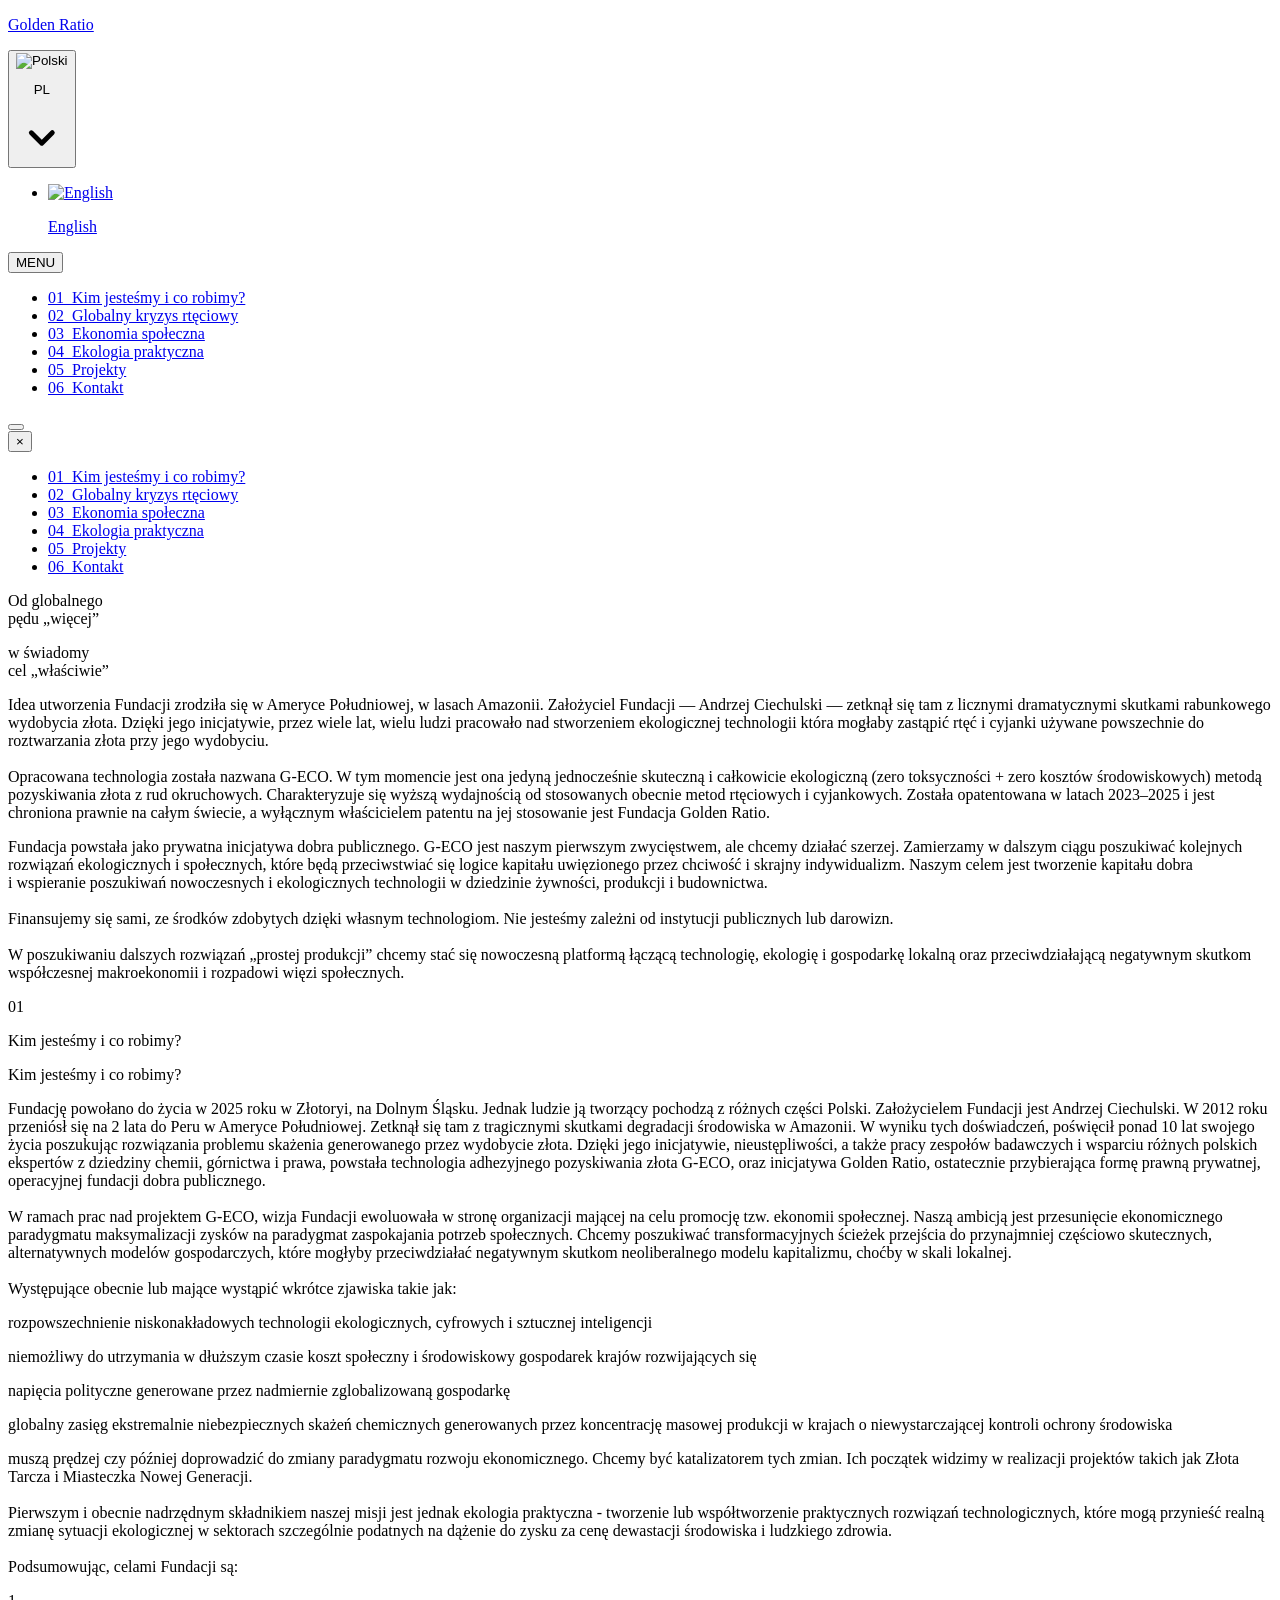
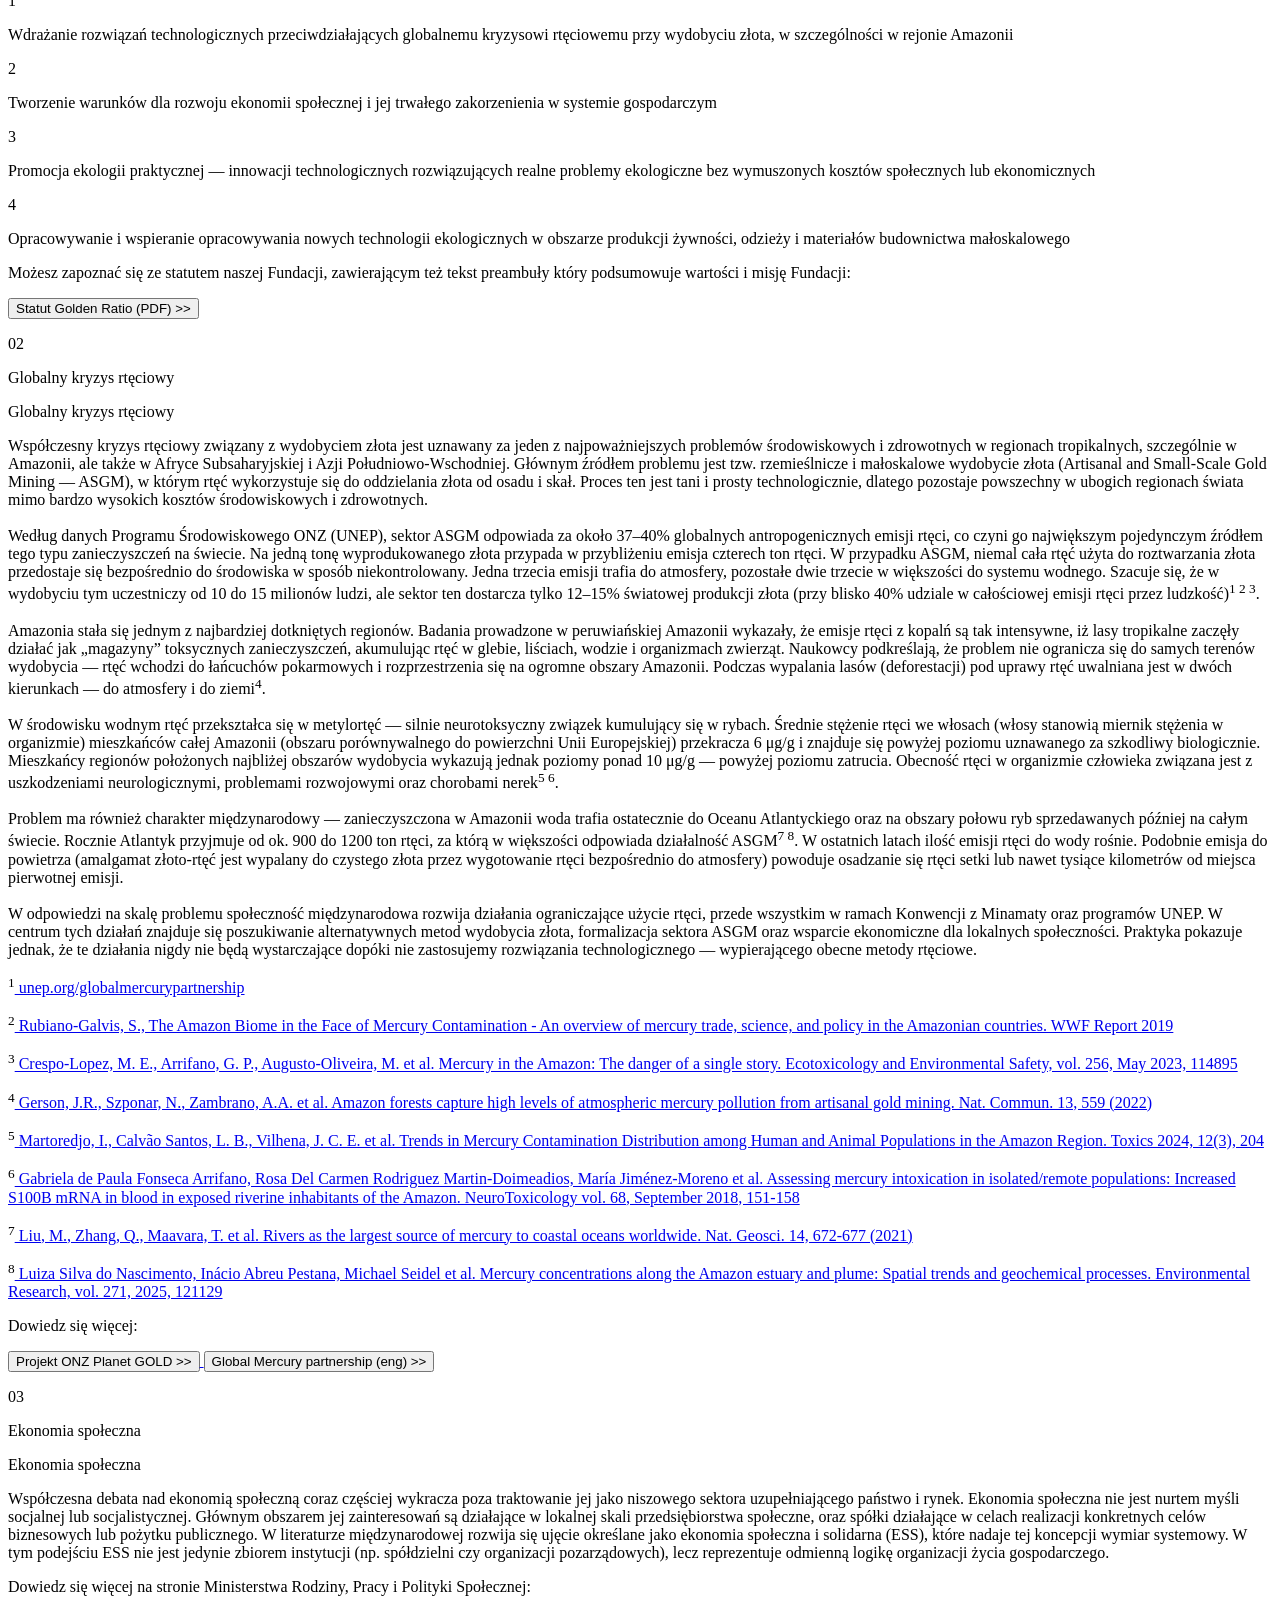
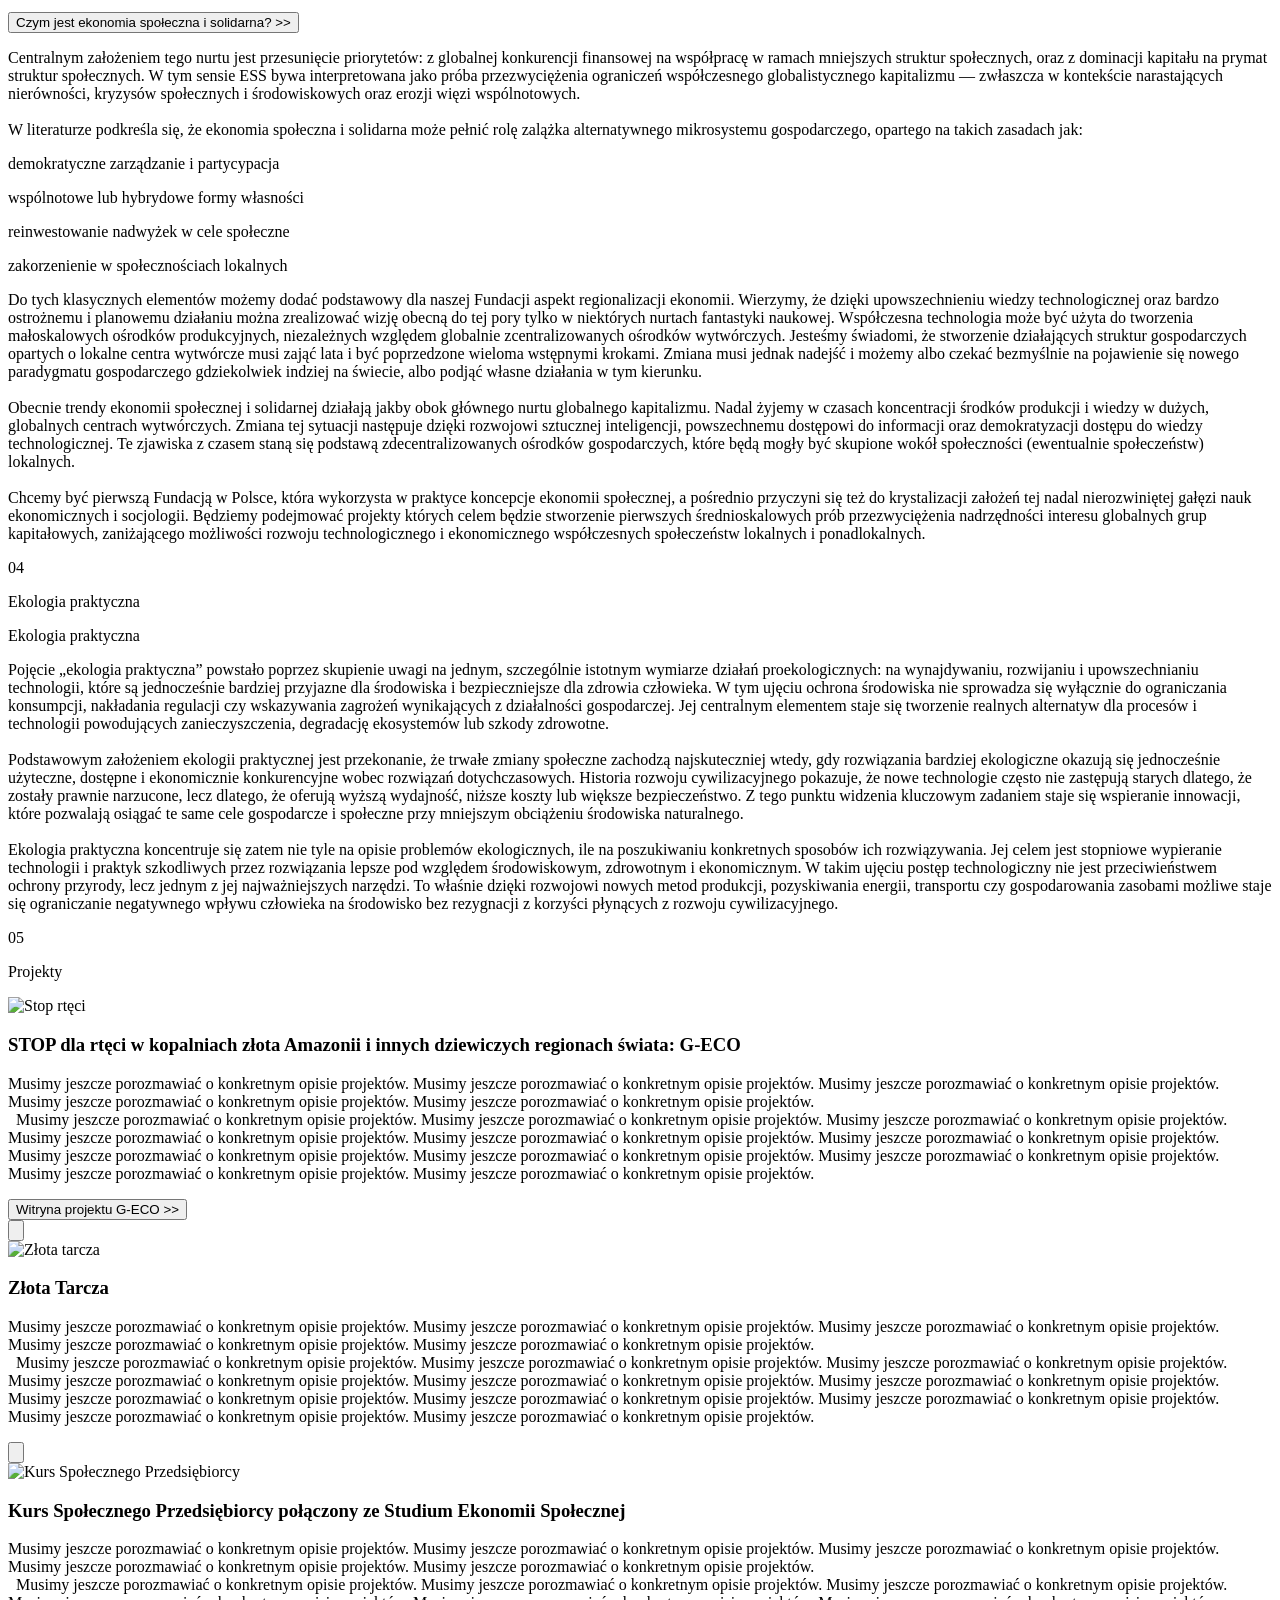
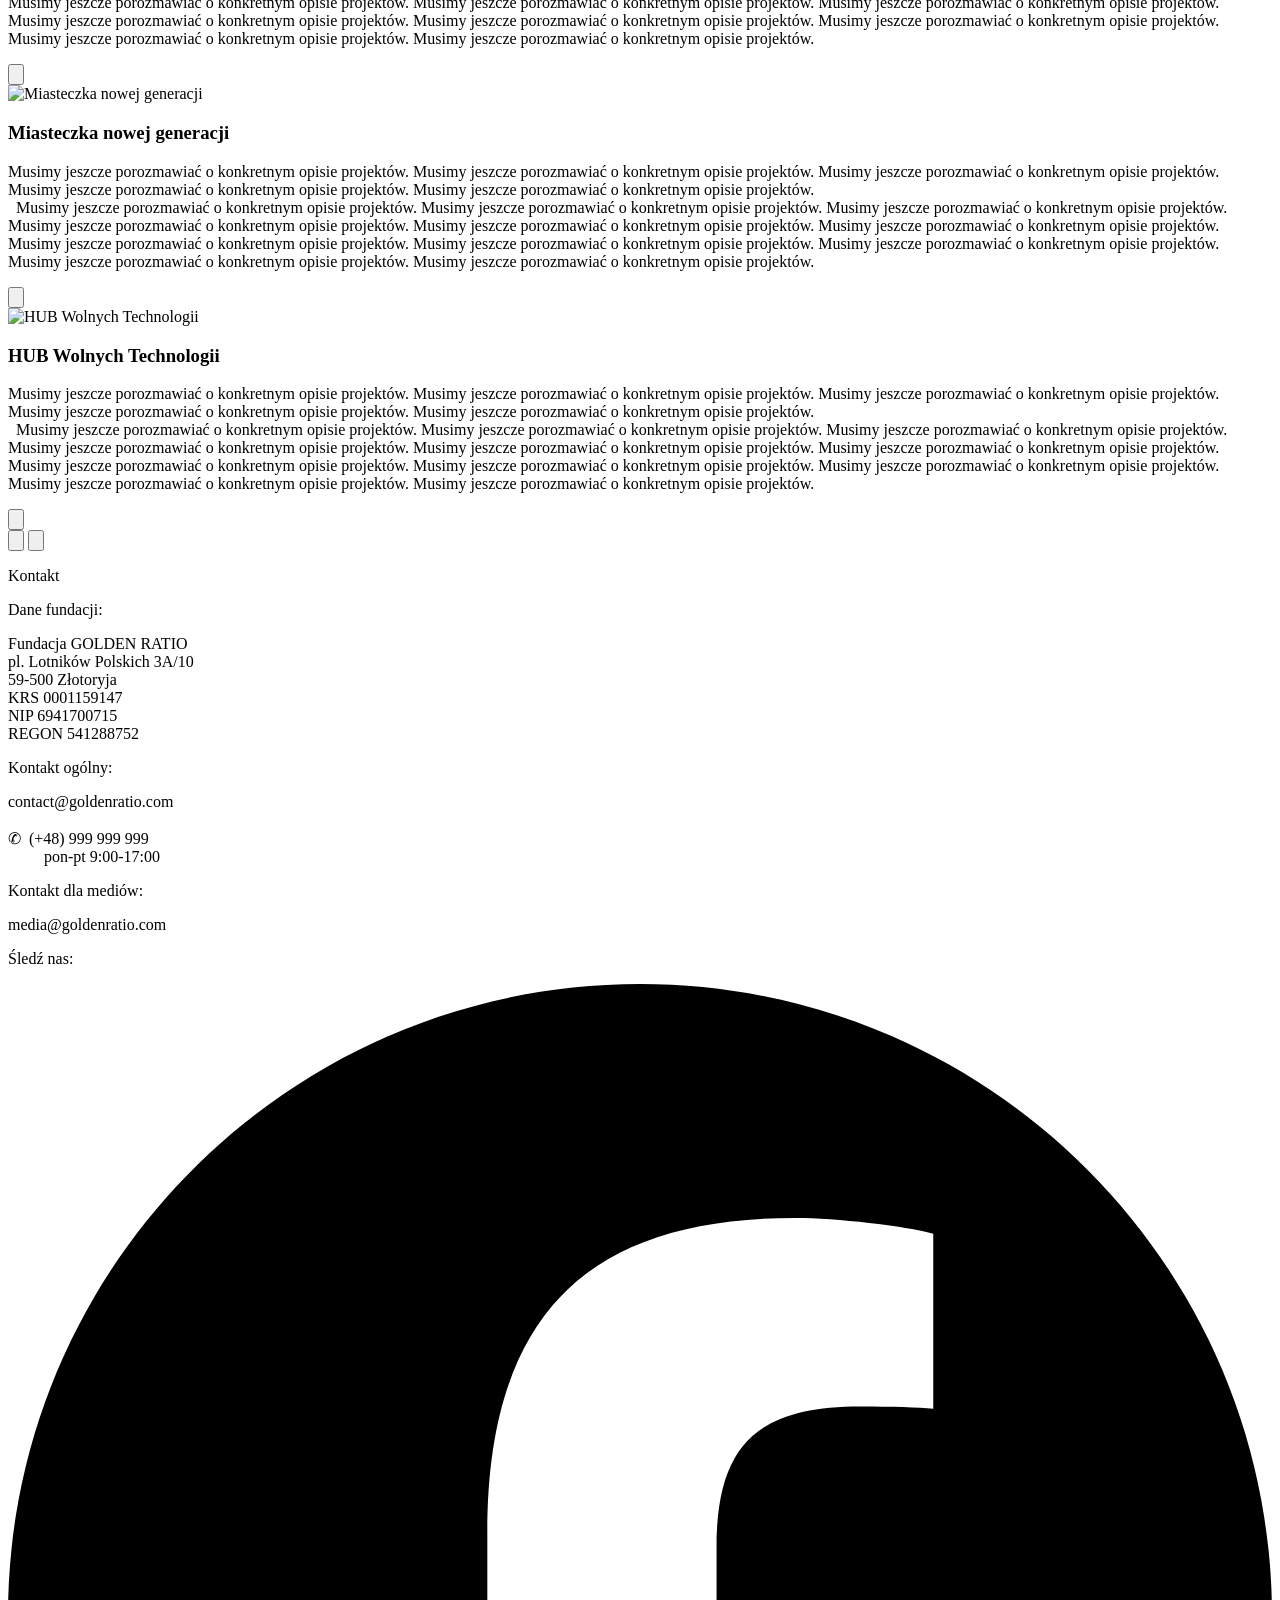
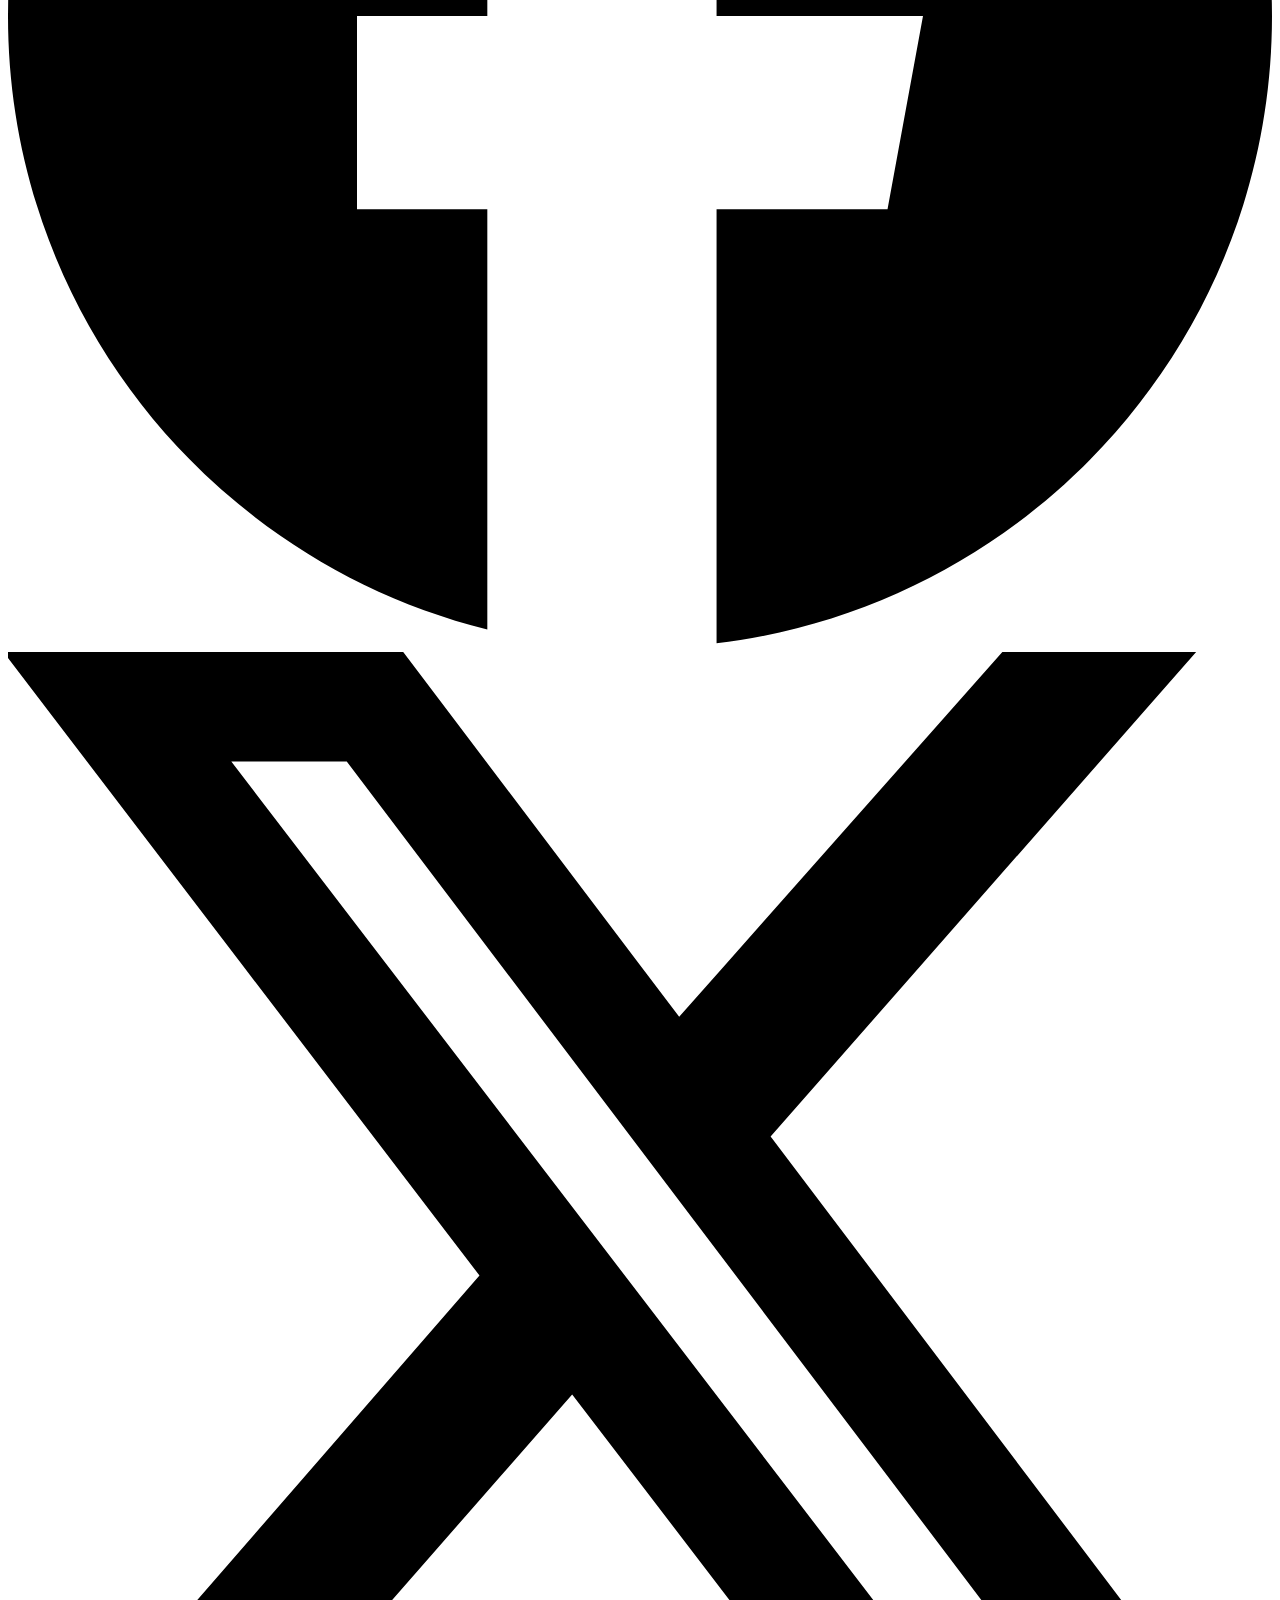
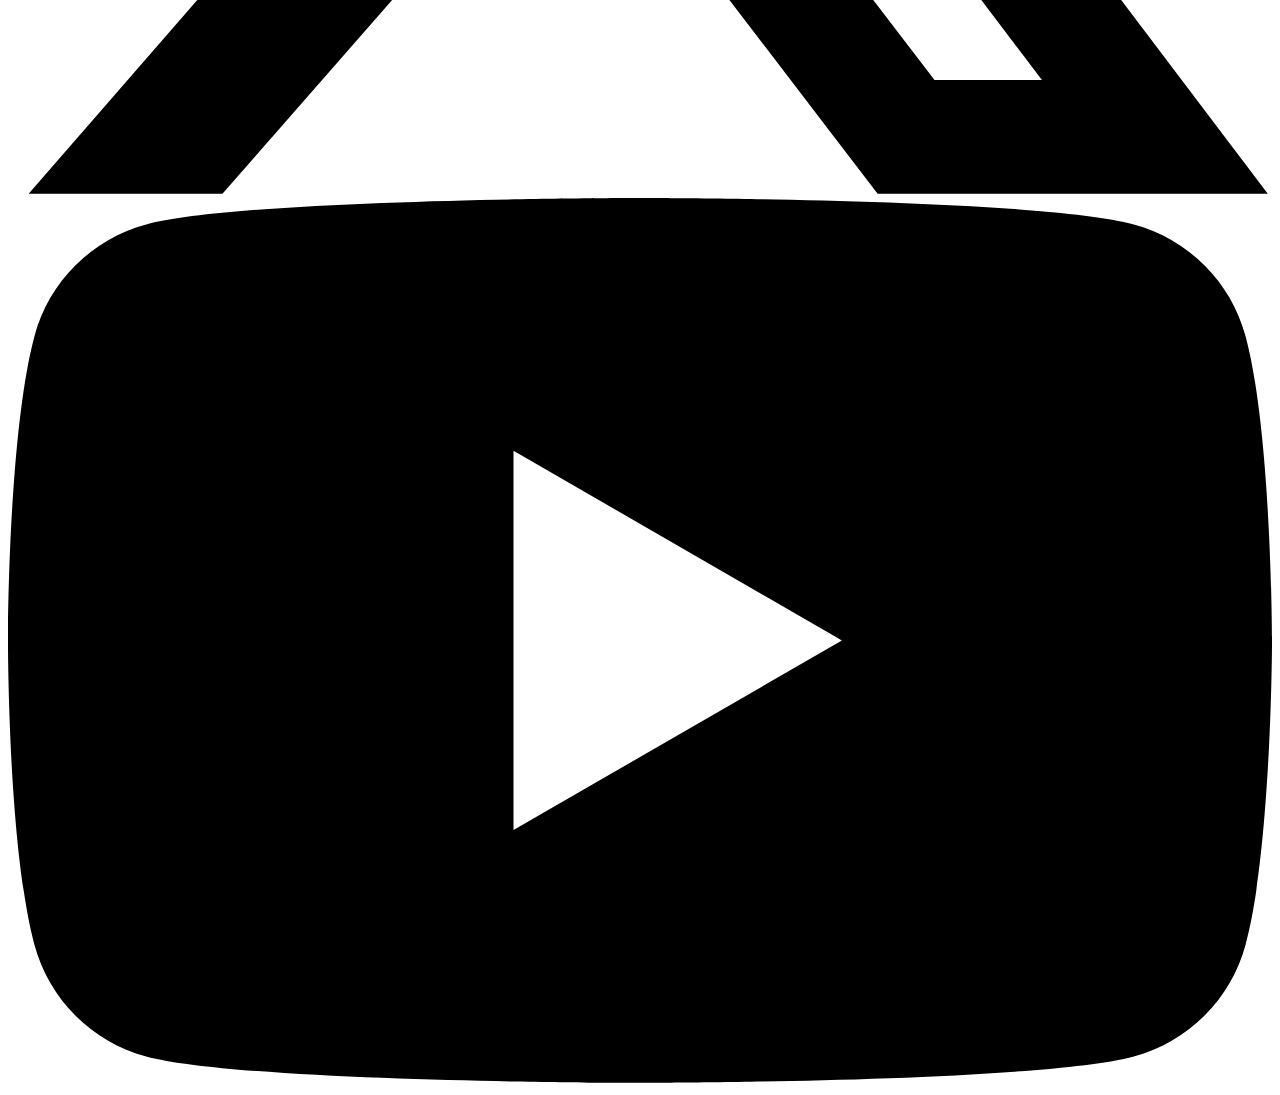
==== index.html @ 04c539c2 "Add files via upload" ====
<!doctype html>
<html lang="pl">
  <head>
    <meta charset="UTF-8" />
    <link rel="icon" type="image/svg+xml" href="/mietowy/icons/favicon.svg" />
    <meta name="viewport" content="width=device-width, initial-scale=1.0" />
    <title>Fundacja Golden Ratio</title>

    <link rel="canonical" href="https://goldenratio.com/" />
    <link rel="alternate" hreflang="pl" href="https://goldenratio.com/" />
    <link rel="alternate" hreflang="en" href="https://goldenratio.com/en/" />
    <link rel="alternate" hreflang="x-default" href="https://goldenratio.com/" />

    <meta property="og:type" content="website">
    <meta property="og:title" content="Fundacja Golden Ratio">
    <meta property="og:description" content="Zmieniamy globalny pęd &bdquo;więcej&rdquo; w&nbsp;świadomy cel &bdquo;właściwie&rdquo;">
    <meta property="og:url" content="https://goldenratio.com/">
    <meta property="og:image" content="https://goldenratio.com/og-image.jpg">
    <meta property="og:locale" content="pl_PL">
    <script type="module" crossorigin src="/mietowy/assets/main-DR1zvQs1.js"></script>
    <link rel="stylesheet" crossorigin href="/mietowy/assets/main-D9Fb78fT.css">
  </head>




  <body class="bg-prim text-sec font-main antialiased min-h-full min-w-full flex flex-col">

    <header
      id="start"
      x-data="{ menuOpen: false }"
      class="flex flex-col items-center"
    >

      <div class="navbar z-30">
        <div class="containme relative flex items-center justify-between tab:justify-end">
          
          <a
            href="#start"
            @click="menuOpen = false"
            class="static tab:absolute tab:left-1/2 tab:-translate-x-1/2"
          >
            <div id="logo" class="cursor-pointer font-button font-bold text-xl tab:text-2xl"> <!--potem do usunięcia te klasy -->
              <p>Golden Ratio</p>
              <!-- tutaj svg -->
            </div>
          </a>

          <!-- nadrzędny div po prawej z przyciskami menu -->
          <div class="flex flex-row items-center des:mt-2">

            <div
              x-data="{
                open: false,
                toggle() {
                  if (this.open) {
                    return this.close()
                  }
  
                  this.$refs.button.focus()
  
                  this.open = true
                },
                close(focusAfter) {
                  if (! this.open) return
  
                  this.open = false
  
                  focusAfter && focusAfter.focus()
                }
              }"
              x-on:keydown.escape.prevent.stop="close($refs.button)"
              x-on:focusin.window="! $refs.panel.contains($event.target) && close()"
              x-id="['dropdown-button']"
              class="relative mr-5 tab:mr-6"
            >
              <!-- Language Button -->
              <button
                x-ref="button"
                x-on:click="toggle()"
                :aria-expanded="open"
                :aria-controls="$id('dropdown-button')"
                type="button"
                class="relative flex flex-row items-center whitespace-nowrap justify-between cursor-pointer bg-lbialy10 hover:bg-lbialy20 pl-1.5 pr-0.5 rounded-full h-7 w-max gap-x-0.5 transition-colors duration-100 ease-in-out shadow-[0_0_5px_3px_rgba(0,0,0,0.05)]"
              >

                <div class="flex flex-row items-center">
                  <div class="relative w-3.5 h-3.5 rounded-full shadow-[0_0_0_2px_theme(colors.seven)] overflow-hidden mr-1">
                    <img
                      src="/mietowy/icons/Flag_of_Poland2.png"
                      alt="Polski"
                      loading="eager"
                      class="h-full w-auto absolute left-0 top-0 object-cover"
                    />
                  </div>
                  <p class="font-button font-light text-xs leading-none">PL</p>
                </div>
      
                <!-- Strzałka rozwijania panelu językowego -->
                <svg xmlns="http://www.w3.org/2000/svg" viewBox="0 0 16 16" fill="currentColor" class="size-5">
                  <path fill-rule="evenodd" d="M4.22 6.22a.75.75 0 0 1 1.06 0L8 8.94l2.72-2.72a.75.75 0 1 1 1.06 1.06l-3.25 3.25a.75.75 0 0 1-1.06 0L4.22 7.28a.75.75 0 0 1 0-1.06Z" clip-rule="evenodd" />
                </svg>
              </button>
      
              <!-- Panel językowy wewnętrzny -->
              <div
                x-ref="panel"
                x-show="open"
                x-transition.origin.top.left
                x-on:click.outside="close($refs.button)"
                :id="$id('dropdown-button')"
                x-cloak
                class="absolute left-0 w-max rounded-md mt-1 z-10 origin-top-left font-button font-light text-sm text-sec bg-bialy90 overflow-hidden shadow-[0_0_5px_3px_rgba(0,0,0,0.05)] tab:text-base"
              >

                <ul>
                  <li>
                    <a href="/mietowy/en/" class="flex items-center whitespace-nowrap justify-between pl-3 pr-4 py-2 hover:bg-six focus-visible:bg-six transition-colors duration-100 ease-in-out">
                      <div class="flex flex-row items-center">
                        <img
                          src="/mietowy/icons/Flag_of_the_UK2.png"
                          alt="English"
                          loading="lazy"
                          class="w-4 h-4 mr-2 image-render-pixelated"
                        />
                        <p>English</p>
                      </div>
                    </a>
                  </li>
                </ul>

              </div>
              <!-- koniec panelu językowego -->
            </div>

            <!-- alternatywny "hamburger" (MENU) dla des: -->
            <div
              x-data="{ open: false }"
              class="relative hidden des:block"
            >
              <button
                @click="open = !open"
                :aria-expanded="open"
                class="flex flex-col justify-center items-center text-base font-button px-3 h-8 space-y-[0.38rem] cursor-pointer
                bg-lbialy10 hover:bg-lbialy20 rounded-full shadow-[0_0_5px_3px_rgba(0,0,0,0.05)]"
                aria-label="Menu"
              >
              MENU
              </button>

              <!-- PANEL ROZWIJANY DES: GŁÓWNEGO MENU -->
              <div
                x-show="open"
                x-cloak
                x-transition.origin.top.right
                @click.outside="open = false"
                class="absolute right-0 w-max rounded-md mt-1 z-10 origin-top-right bg-bialy90 text-sec overflow-hidden shadow-[0_0_5px_3px_rgba(0,0,0,0.05)]"
              >

                <ul class="font-button text-lg flex flex-col des:font-normal des:py-4">
                  <li>
                    <a
                      href="#section1"
                      @click="open = false"
                      class="block px-4 py-2 hover:bg-six focus-visible:bg-six transition-colors duration-100 ease-in-out"
                    >
                      <span class="text-xs des:text-sm">01</span>&nbsp;&nbsp;Kim jesteśmy i co robimy?
                    </a>
                  </li>

                  <li>
                    <a
                      href="#section2"
                      @click="open = false"
                      class="block px-4 py-2 hover:bg-six focus-visible:bg-six transition-colors duration-100 ease-in-out"
                    >
                      <span class="text-xs des:text-sm">02</span>&nbsp;&nbsp;Globalny kryzys rtęciowy
                    </a>
                  </li>

                  <li>
                    <a
                      href="#section3"
                      @click="open = false"
                      class="block px-4 py-2 hover:bg-six focus-visible:bg-six transition-colors duration-100 ease-in-out"
                    >
                      <span class="text-xs des:text-sm">03</span>&nbsp;&nbsp;Ekonomia społeczna
                    </a>
                  </li>

                  <li>
                    <a
                      href="#section4"
                      @click="open = false"
                      class="block px-4 py-2 hover:bg-six focus-visible:bg-six transition-colors duration-100 ease-in-out"
                    >
                      <span class="text-xs des:text-sm">04</span>&nbsp;&nbsp;Ekologia praktyczna
                    </a>
                  </li>

                  <li>
                    <a
                      href="#section5"
                      @click="open = false"
                      class="block px-4 py-2 hover:bg-six focus-visible:bg-six transition-colors duration-100 ease-in-out"
                    >
                      <span class="text-xs des:text-sm">05</span>&nbsp;&nbsp;Projekty
                    </a>
                  </li>

                  <li>
                    <a
                      href="#section6"
                      @click="open = false"
                      class="block px-4 py-2 hover:bg-six focus-visible:bg-six transition-colors duration-100 ease-in-out"
                    >
                      <span class="text-xs des:text-sm">06</span>&nbsp;&nbsp;Kontakt
                    </a>
                  </li>
                </ul>
              </div>
              <!-- KONIEC PANELU ROZWIJANEGO DES: GŁÓWNEGO MENU -->
            </div>

            <!-- hamburger smartfon i tab: -->
            <div id="hamburger" class="des:hidden">
              <button
                @click="menuOpen = true"
                class="flex flex-col justify-center items-center px-3 h-10 w-10 space-y-[0.3rem] cursor-pointer
                bg-lbialy10 hover:bg-lbialy20 rounded-full shadow-[0_0_5px_3px_rgba(0,0,0,0.05)] tab:h-11 tab:w-11 tab:space-y-[0.38rem]"
                aria-label="Menu"
              >
                <span class="block w-[1.4rem] h-0.5 bg-sec rounded-sm tab:w-[1.55rem]"></span>
                <span class="block w-[1.4rem] h-0.5 bg-sec rounded-sm tab:w-[1.55rem]"></span>
                <span class="block w-[1.4rem] h-0.5 bg-sec rounded-sm tab:w-[1.55rem]"></span>
              </button>
            </div>
          </div>
        </div>
      </div>
      
      <nav
        x-show="menuOpen"
        x-cloak
        x-transition:enter="transform transition ease-out duration-300"
        x-transition:enter-start="translate-x-full"
        x-transition:enter-end="translate-x-0"
        x-transition:leave="transform transition ease-in duration-300"
        x-transition:leave-start="translate-x-0"
        x-transition:leave-end="translate-x-full"
        @click.outside="menuOpen = false"
        class="fixed top-0 right-0 h-screen bg-prim text-sec z-50 shadow-[0_0_5px_3px_rgba(0,0,0,0.05)] w-full tab:w-5/12 des:hidden"
      >
        <div class="flex justify-start p-4">
          <div class="flex justify-end w-full des:w-4/5 des:max-w-[750px]">
            <button
              @click="menuOpen = false"
              aria-label="Close menu"
              class="text-5xl font-bold leading-none cursor-pointer mr-2 tab:mr-4"
              >
              &times;
            </button>
          </div>
        </div>
        <ul class="font-button text-lg flex flex-col mt-6 des:mt-18 des:text-2xl">
          <li>
            <a
              href="#section1"
              @click="menuOpen = false"
              class="block px-8 py-4 hover:bg-six focus-visible:bg-six transition-colors duration-100 ease-in-out"
            >
              <span class="text-xs des:text-sm">01</span>&nbsp;&nbsp;Kim jesteśmy i co robimy?
            </a>
          </li>

          <li>
            <a
              href="#section2"
              @click="menuOpen = false"
              class="block px-8 py-4 hover:bg-six focus-visible:bg-six transition-colors duration-100 ease-in-out"
            >
              <span class="text-xs des:text-sm">02</span>&nbsp;&nbsp;Globalny kryzys rtęciowy
            </a>
          </li>

          <li>
            <a
              href="#section3"
              @click="menuOpen = false"
              class="block px-8 py-4 hover:bg-six focus-visible:bg-six transition-colors duration-100 ease-in-out"
            >
              <span class="text-xs des:text-sm">03</span>&nbsp;&nbsp;Ekonomia społeczna
            </a>
          </li>

          <li>
            <a
              href="#section4"
              @click="menuOpen = false"
              class="block px-8 py-4 hover:bg-six focus-visible:bg-six transition-colors duration-100 ease-in-out"
            >
              <span class="text-xs des:text-sm">04</span>&nbsp;&nbsp;Ekologia praktyczna
            </a>
          </li>

          <li>
            <a
              href="#section5"
              @click="menuOpen = false"
              class="block px-8 py-4 hover:bg-six focus-visible:bg-six transition-colors duration-100 ease-in-out"
            >
              <span class="text-xs des:text-sm">05</span>&nbsp;&nbsp;Projekty
            </a>
          </li>

          <li>
            <a
              href="#section6"
              @click="menuOpen = false"
              class="block px-8 py-4 hover:bg-six focus-visible:bg-six transition-colors duration-100 ease-in-out"
            >
              <span class="text-xs des:text-sm">06</span>&nbsp;&nbsp;Kontakt
            </a>
          </li>

        </ul>
      </nav>

      <div id="hero section" class="section_intro w-full overflow-visible [contain:layout]">
        <div id="hero content" class="containme relative overflow-visible flex flex-col items-center h-90 tab:mt-10 tab:h-140 des:mt-1 des:h-180">
          <p class="absolute -translate-x-18 top-28 z-10 font-hero font-normal text-3xl leading-tight tracking-tight w-max tab:-translate-x-55 tab:top-37 tab:text-3xl des:text-[2.7rem] des:-translate-x-86 des:top-55">Od globalnego<br>pędu &bdquo;więcej&rdquo;</p>
          <div id="spiral1" class="absolute left-1/2 top-1/2 -translate-x-1/2 -translate-y-5/12 z-0 overflow-visible w-[130%] aspect-square opacity-15 tab:opacity-100 tab:-translate-y-5/12 tab:w-80 des:w-120"></div>
          <p class="absolute translate-x-18 bottom-14 z-10 text-right font-hero font-normal text-3xl leading-tight tracking-tight w-max tab:translate-x-54 tab:bottom-26 tab:text-3xl des:text-[2.7rem] des:translate-x-82 des:bottom-35">w&nbsp;świadomy<br>cel &bdquo;właściwie&rdquo;</p>
        </div>
      </div>
    </header>



    <section id="introduction" class="section bg-intro-gradient z-10">
      <div class="containme_intro grid grid-cols-1 tab:grid-cols-2 gap-x-[6rem] gap-y-[1.55rem] py-12 tab:gap-x-[2.5rem] des:gap-x-[4rem]">
        <p class="font-normal text-sm text-justify tab:text-base tab:leading-tight des:text-xl des:leading-[1.55rem] des:px-6">Idea utworzenia Fundacji zrodziła się w&nbsp;Ameryce Południowej, w&nbsp;lasach Amazonii. Założyciel Fundacji &mdash;&nbsp;Andrzej Ciechulski &mdash;&nbsp;zetknął się tam z&nbsp;licznymi dramatycznymi skutkami rabunkowego wydobycia złota. Dzięki jego inicjatywie, przez wiele lat, wielu ludzi pracowało nad stworzeniem ekologicznej technologii która mogłaby zastąpić rtęć i&nbsp;cyjanki używane powszechnie do roztwarzania złota przy jego wydobyciu.<br><br>
        Opracowana technologia została nazwana G&#8209;ECO. W&nbsp;tym momencie jest ona jedyną jednocześnie skuteczną i&nbsp;całkowicie ekologiczną (zero toksyczności + zero kosztów środowiskowych) metodą pozyskiwania złota z&nbsp;rud okruchowych. Charakteryzuje się wyższą wydajnością od stosowanych obecnie metod rtęciowych i&nbsp;cyjankowych. Została opatentowana w&nbsp;latach 2023&ndash;2025 i&nbsp;jest chroniona prawnie na całym świecie, a&nbsp;wyłącznym właścicielem patentu na jej stosowanie jest Fundacja Golden Ratio.</p>
        <p class="font-normal text-sm text-justify tab:text-base tab:leading-tight des:text-xl des:leading-[1.55rem] des:px-6">Fundacja powstała jako prywatna inicjatywa dobra publicznego. G&#8209;ECO jest naszym pierwszym zwycięstwem, ale chcemy działać szerzej. Zamierzamy w&nbsp;dalszym ciągu poszukiwać kolejnych rozwiązań ekologicznych i&nbsp;społecznych, które będą przeciwstwiać się logice kapitału uwięzionego przez chciwość i&nbsp;skrajny indywidualizm. Naszym celem jest tworzenie kapitału dobra i&nbsp;wspieranie poszukiwań nowoczesnych i ekologicznych technologii w&nbsp;dziedzinie żywności, produkcji i&nbsp;budownictwa.<br><br>
        Finansujemy się sami, ze środków zdobytych dzięki własnym technologiom. Nie jesteśmy zależni od instytucji publicznych lub darowizn.<br><br>
        W&nbsp;poszukiwaniu dalszych rozwiązań &bdquo;prostej produkcji” chcemy stać się nowoczesną platformą łączącą technologię, ekologię i&nbsp;gospodarkę lokalną oraz przeciwdziałającą negatywnym skutkom współczesnej makroekonomii i&nbsp;rozpadowi więzi społecznych.</p>
      </div>
    </section>





    <section id="section1" class="section">

      <div
      x-data="{
        active: false,
        init() {
          this.active = this.$el.classList.contains('sticky_progress--active')

          const observer = new MutationObserver(() => {
            this.active = this.$el.classList.contains('sticky_progress--active')
          })

          observer.observe(this.$el, {
            attributes: true,
            attributeFilter: ['class']
          })
        }
      }"
      class="sticky_progress containme grid grid-cols-1 tab:grid-cols-10 gap-x-4 gap-y-0 pt-12 pb-20"
      >

        <div class="sticky_fade self-baseline z-40 tab:text-right tab:sticky tab:top-12 tab:col-span-3">

          <p
          :class="active ? 'scale-0' : 'scale-100'"
          class="text-[5rem] tab:text-[8rem] des:text-[10rem] font-normal text-tert font-title line-clamp-none leading-none transition-transform duration-500 ease-out origin-top-right"
          >
            01
          </p>

          <p
          x-show="active"
          x-transition.opacity.duration.300ms
          class="relative place-self-end mr-6 font-hero font-bold leading-tight text-lg text-twenty tab:-translate-y-[7rem] tab:w-9/12 tab:text-xl des:w-10/12 des:text-3xl des:-translate-y-[9.5rem]"
          >
            Kim jesteśmy i&nbsp;co robimy?
          </p>

        </div>

        <div class="relative self-baseline tab:col-span-7">

          <p class="self-baseline font-hero font-bold leading-relaxed text-2xl text-twenty tab:w-max tab:text-3xl des:text-4xl">Kim jesteśmy i co robimy?</p>

          <p class="paragraph">Fundację powołano do życia w 2025 roku w Złotoryi, na Dolnym Śląsku. Jednak ludzie ją tworzący pochodzą z różnych części Polski. Założycielem Fundacji jest Andrzej Ciechulski. W 2012 roku przeniósł się na 2 lata do Peru w Ameryce Południowej. Zetknął się tam z tragicznymi skutkami degradacji środowiska w Amazonii. W wyniku tych doświadczeń, poświęcił ponad 10 lat swojego życia poszukując rozwiązania problemu skażenia generowanego przez wydobycie złota. Dzięki jego inicjatywie, nieustępliwości, a także pracy zespołów badawczych i wsparciu różnych polskich ekspertów z dziedziny chemii, górnictwa i prawa, powstała technologia adhezyjnego pozyskiwania złota G&#8209;ECO, oraz inicjatywa Golden Ratio, ostatecznie przybierająca formę prawną prywatnej, operacyjnej fundacji dobra publicznego.<br><br>
          W ramach prac nad projektem G&#8209;ECO, wizja Fundacji ewoluowała w stronę organizacji mającej na celu promocję tzw. ekonomii społecznej. Naszą ambicją jest przesunięcie ekonomicznego paradygmatu maksymalizacji zysków na paradygmat zaspokajania potrzeb społecznych. Chcemy poszukiwać transformacyjnych ścieżek przejścia do przynajmniej częściowo skutecznych, alternatywnych modelów gospodarczych, które mogłyby przeciwdziałać negatywnym skutkom neoliberalnego modelu kapitalizmu, choćby w skali lokalnej.<br><br>
          Występujące obecnie lub mające wystąpić wkrótce zjawiska takie jak:</p>

          <p class="paragraph_point relative w-10/12 tab:w-9/12 before:content-[''] before:block before:absolute before:inset-0 before:bg-tertiary-gradient before:rounded-xl before:-z-10">rozpowszechnienie niskonakładowych technologii ekologicznych, cyfrowych i sztucznej inteligencji</p>

          <p class="paragraph_point relative w-10/12 tab:w-9/12 before:content-[''] before:block before:absolute before:inset-0 before:bg-tertiary-gradient before:rounded-xl before:-z-10">niemożliwy do utrzymania w dłuższym czasie koszt społeczny i środowiskowy gospodarek krajów rozwijających się</p>

          <p class="paragraph_point relative w-10/12 tab:w-9/12 before:content-[''] before:block before:absolute before:inset-0 before:bg-tertiary-gradient before:rounded-xl before:-z-10">napięcia polityczne generowane przez nadmiernie zglobalizowaną gospodarkę</p>

          <p class="paragraph_point relative w-10/12 tab:w-9/12 before:content-[''] before:block before:absolute before:inset-0 before:bg-tertiary-gradient before:rounded-xl before:-z-10">globalny zasięg ekstremalnie niebezpiecznych skażeń chemicznych generowanych przez koncentrację masowej produkcji w krajach o niewystarczającej kontroli ochrony środowiska</p>

          <p class="paragraph mt-">muszą prędzej czy później doprowadzić do zmiany paradygmatu rozwoju ekonomicznego. Chcemy być katalizatorem tych zmian. Ich początek widzimy w realizacji projektów takich jak Złota Tarcza i Miasteczka Nowej Generacji.<br><br>
          Pierwszym i obecnie nadrzędnym składnikiem naszej misji jest jednak ekologia praktyczna - tworzenie lub współtworzenie praktycznych rozwiązań technologicznych, które mogą przynieść realną zmianę sytuacji ekologicznej w sektorach szczególnie podatnych na dążenie do zysku za cenę dewastacji środowiska i ludzkiego zdrowia.<br><br>
          Podsumowując, celami Fundacji są:</p>

          <div class="relative mt-8 mx-4 w-full">
            <div class="relative w-11/12 before:content-[''] before:block before:absolute before:inset-0 before:bg-quaternary-gradient before:rounded-xl before:-z-10">
              <p class="absolute text-tert top-1 left-1 font-extrabold leading-none -translate-y-2 text-6xl">1</p>
              <p class="paragraph_point pl-14">Wdrażanie rozwiązań technologicznych przeciwdziałających globalnemu kryzysowi rtęciowemu przy wydobyciu złota, w szczególności w rejonie Amazonii</p>
            </div>
          </div>

          <div class="relative mt-8 mx-4 w-full">
            <div class="relative w-11/12 before:content-[''] before:block before:absolute before:inset-0 before:bg-quaternary-gradient before:rounded-xl before:-z-10">
              <p class="absolute text-tert top-1 left-1 font-extrabold leading-none -translate-y-2 text-6xl">2</p>
              <p class="paragraph_point pl-14">Tworzenie warunków dla rozwoju ekonomii społecznej i jej trwałego zakorzenienia w systemie gospodarczym</p>
            </div>
          </div>

          <div class="relative mt-8 mx-4 w-full">
            <div class="relative w-11/12 before:content-[''] before:block before:absolute before:inset-0 before:bg-quaternary-gradient before:rounded-xl before:-z-10">
              <p class="absolute text-tert top-1 left-1 font-extrabold leading-none -translate-y-2 text-6xl">3</p>
              <p class="paragraph_point pl-14">Promocja ekologii praktycznej &mdash; innowacji technologicznych rozwiązujących realne problemy ekologiczne bez wymuszonych kosztów społecznych lub ekonomicznych</p>
            </div>
          </div>

          <div class="relative mt-8 mx-4 w-full">
            <div class="relative w-11/12 before:content-[''] before:block before:absolute before:inset-0 before:bg-quaternary-gradient before:rounded-xl before:-z-10">
              <p class="absolute text-tert top-1 left-1 font-extrabold leading-none -translate-y-2 text-6xl">4</p>
              <p class="paragraph_point pl-14">Opracowywanie i wspieranie opracowywania nowych technologii ekologicznych w obszarze produkcji żywności, odzieży i materiałów budownictwa małoskalowego</p>
            </div>
          </div>

          <p class="paragraph_small">Możesz zapoznać się ze statutem naszej Fundacji, zawierającym też tekst preambuły który podsumowuje wartości i misję Fundacji:</p>

          <a href="/GOLDEN RATIO statut.pdf" target="_blank" rel="noopener noreferrer">
            <button class="button">Statut Golden Ratio (PDF) &gt;&gt;</button>
          </a>
          
        </div>
      </div>
    </section>





    <section id="section2" class="section">

      <div
      x-data="{
        active: false,
        init() {
          this.active = this.$el.classList.contains('sticky_progress--active')

          const observer = new MutationObserver(() => {
            this.active = this.$el.classList.contains('sticky_progress--active')
          })

          observer.observe(this.$el, {
            attributes: true,
            attributeFilter: ['class']
          })
        }
      }"
      class="sticky_progress containme grid grid-cols-1 tab:grid-cols-10 gap-x-4 gap-y-0 pt-12 pb-20"
      >

        <div class="sticky_fade self-baseline z-40 tab:text-right tab:sticky tab:top-12 tab:col-span-3">

          <p
          :class="active ? 'scale-0' : 'scale-100'"
          class=" text-[5rem] tab:text-[8rem] des:text-[10rem] font-normal text-tert font-title line-clamp-none leading-none transition-transform duration-500 ease-out origin-top-right"
          >
            02
          </p>

          <p
          x-show="active"
          x-transition.opacity.duration.300ms
          class="relative place-self-end mr-6 font-hero font-bold leading-tight text-lg text-twenty tab:-translate-y-[7rem] tab:w-9/12 tab:text-xl des:w-10/12 des:text-3xl des:-translate-y-[9.5rem]"
          >
            Globalny kryzys rtęciowy
          </p>

        </div>

        <div class="relative self-baseline tab:col-span-7">

          <p class="self-baseline font-hero font-bold leading-relaxed text-2xl text-twenty tab:w-max tab:text-3xl des:text-4xl">Globalny kryzys rtęciowy</p>

          <p class="paragraph">Współczesny kryzys rtęciowy związany z wydobyciem złota jest uznawany za jeden z najpoważniejszych problemów środowiskowych i zdrowotnych w regionach tropikalnych, szczególnie w Amazonii, ale także w Afryce Subsaharyjskiej i Azji Południowo-Wschodniej. Głównym źródłem problemu jest tzw. rzemieślnicze i małoskalowe wydobycie złota (Artisanal and Small-Scale Gold Mining &mdash; ASGM), w którym rtęć wykorzystuje się do oddzielania złota od osadu i skał. Proces ten jest tani i prosty technologicznie, dlatego pozostaje powszechny w ubogich regionach świata mimo bardzo wysokich kosztów środowiskowych i zdrowotnych.<br><br>
          Według danych Programu Środowiskowego ONZ (UNEP), sektor ASGM odpowiada za około 37&ndash;40% globalnych antropogenicznych emisji rtęci, co czyni go największym pojedynczym źródłem tego typu zanieczyszczeń na świecie. Na jedną tonę wyprodukowanego złota przypada w przybliżeniu emisja czterech ton rtęci. W przypadku ASGM, niemal cała rtęć użyta do roztwarzania złota przedostaje się bezpośrednio do środowiska w sposób niekontrolowany. Jedna trzecia emisji trafia do atmosfery, pozostałe dwie trzecie w większości do systemu wodnego. Szacuje się, że w wydobyciu tym uczestniczy od 10 do 15 milionów ludzi, ale sektor ten dostarcza tylko 12&ndash;15% światowej produkcji złota (przy blisko 40% udziale w całościowej emisji rtęci przez ludzkość)<sup>1 2 3</sup>.<br><br>
          Amazonia stała się jednym z najbardziej dotkniętych regionów. Badania prowadzone w peruwiańskiej Amazonii wykazały, że emisje rtęci z kopalń są tak intensywne, iż lasy tropikalne zaczęły działać jak „magazyny” toksycznych zanieczyszczeń, akumulując rtęć w glebie, liściach, wodzie i organizmach zwierząt. Naukowcy podkreślają, że problem nie ogranicza się do samych terenów wydobycia — rtęć wchodzi do łańcuchów pokarmowych i rozprzestrzenia się na ogromne obszary Amazonii. Podczas wypalania lasów (deforestacji) pod uprawy rtęć uwalniana jest w dwóch kierunkach &mdash; do atmosfery i do ziemi<sup>4</sup>.<br><br>
          W środowisku wodnym rtęć przekształca się w metylortęć — silnie neurotoksyczny związek kumulujący się w rybach. Średnie stężenie rtęci we włosach (włosy stanowią miernik stężenia w organizmie) mieszkańców całej Amazonii (obszaru porównywalnego do powierzchni Unii Europejskiej) przekracza 6 μg/g i znajduje się powyżej poziomu uznawanego za szkodliwy biologicznie. Mieszkańcy regionów położonych najbliżej obszarów wydobycia wykazują jednak poziomy ponad 10 μg/g &mdash; powyżej poziomu zatrucia. Obecność rtęci w organizmie człowieka związana jest z uszkodzeniami neurologicznymi, problemami rozwojowymi oraz chorobami nerek<sup>5 6</sup>.<br><br>
          Problem ma również charakter międzynarodowy &mdash; zanieczyszczona w Amazonii woda trafia ostatecznie do Oceanu Atlantyckiego oraz na obszary połowu ryb sprzedawanych później na całym świecie. Rocznie Atlantyk przyjmuje od ok. 900 do 1200 ton rtęci, za którą w większości odpowiada działalność ASGM<sup>7 8</sup>. W ostatnich latach ilość emisji rtęci do wody rośnie. Podobnie emisja do powietrza (amalgamat złoto-rtęć jest wypalany do czystego złota przez wygotowanie rtęci bezpośrednio do atmosfery) powoduje osadzanie się rtęci setki lub nawet tysiące kilometrów od miejsca pierwotnej emisji.<br><br>
          W odpowiedzi na skalę problemu społeczność międzynarodowa rozwija działania ograniczające użycie rtęci, przede wszystkim w ramach Konwencji z Minamaty oraz programów UNEP. W centrum tych działań znajduje się poszukiwanie alternatywnych metod wydobycia złota, formalizacja sektora ASGM oraz wsparcie ekonomiczne dla lokalnych społeczności. Praktyka pokazuje jednak, że te działania nigdy nie będą wystarczające dopóki nie zastosujemy rozwiązania technologicznego &mdash; wypierającego obecne metody rtęciowe.</p>

          <p class="paragraph_tiny mt-7"><sup>1</sup><a href="https://www.unep.org/globalmercurypartnership/what-we-do/artisanal-and-small-scale-gold-mining-asgm">&nbsp;unep.org/globalmercurypartnership</a></p>
          <p class="paragraph_tiny"><sup>2</sup><a href="https://wwfint.awsassets.panda.org/downloads/reporte_eng_2.pdf">&nbsp;Rubiano-Galvis, S., The Amazon Biome in the Face of Mercury Contamination - An overview of mercury trade, science, and policy in the Amazonian countries. WWF Report 2019</a></p>
          <p class="paragraph_tiny"><sup>3</sup><a href="https://doi.org/10.1016/j.ecoenv.2023.114895">&nbsp;Crespo-Lopez, M. E., Arrifano, G. P., Augusto-Oliveira, M. et al. Mercury in the Amazon: The danger of a single story. Ecotoxicology and Environmental Safety, vol. 256, May 2023, 114895</a></p>
          <p class="paragraph_tiny"><sup>4</sup><a href="https://doi.org/10.1038/s41467-022-27997-3">&nbsp;Gerson, J.R., Szponar, N., Zambrano, A.A. et al. Amazon forests capture high levels of atmospheric mercury pollution from artisanal gold mining. Nat. Commun. 13, 559 (2022)</a></p>
          <p class="paragraph_tiny"><sup>5</sup><a href="https://doi.org/10.3390/toxics12030204">&nbsp;Martoredjo, I., Calvão Santos, L. B., Vilhena, J. C. E. et al. Trends in Mercury Contamination Distribution among Human and Animal Populations in the Amazon Region. Toxics 2024, 12(3), 204</a></p>
          <p class="paragraph_tiny"><sup>6</sup><a href="https://doi.org/10.1016/j.neuro.2018.07.018">&nbsp;Gabriela de Paula Fonseca Arrifano, Rosa Del Carmen Rodriguez Martin-Doimeadios, María Jiménez-Moreno et al. Assessing mercury intoxication in isolated/remote populations: Increased S100B mRNA in blood in exposed riverine inhabitants of the Amazon. NeuroToxicology vol. 68, September 2018, 151-158</a></p>
          <p class="paragraph_tiny"><sup>7</sup><a href="https://doi.org/10.1038/s41561-021-00793-2">&nbsp;Liu, M., Zhang, Q., Maavara, T. et al. Rivers as the largest source of mercury to coastal oceans worldwide. Nat. Geosci. 14, 672-677 (2021)</a><br></p>
          <p class="paragraph_tiny"><sup>8</sup><a href="https://doi.org/10.1016/j.envres.2025.121129">&nbsp;Luiza Silva do Nascimento, Inácio Abreu Pestana, Michael Seidel et al. Mercury concentrations along the Amazon estuary and plume: Spatial trends and geochemical processes. Environmental Research, vol. 271, 2025, 121129</a><br></p>

          <p class="paragraph_small mb-4 underline">Dowiedz się więcej:</p>

          <a href="https://www.planetgold.org" target="_blank" rel="noopener noreferrer">
            <button class="button">Projekt ONZ Planet GOLD &gt;&gt;</button>
          </a>

          <a href="https://www.unep.org/globalmercurypartnership/" target="_blank" rel="noopener noreferrer">
            <button class="button">Global Mercury partnership (eng) &gt;&gt;</button>
          </a>

        </div>
      </div>
    </section>






    <section id="section3" class="section">

      <div
      x-data="{
        active: false,
        init() {
          this.active = this.$el.classList.contains('sticky_progress--active')

          const observer = new MutationObserver(() => {
            this.active = this.$el.classList.contains('sticky_progress--active')
          })

          observer.observe(this.$el, {
            attributes: true,
            attributeFilter: ['class']
          })
        }
      }"
      class="sticky_progress containme grid grid-cols-1 tab:grid-cols-10 gap-x-4 gap-y-0 pt-12 pb-20"
      >

        <div class="sticky_fade self-baseline z-40 tab:text-right tab:sticky tab:top-12 tab:col-span-3">

          <p
          :class="active ? 'scale-0' : 'scale-100'"
          class=" text-[5rem] tab:text-[8rem] des:text-[10rem] font-normal text-tert font-title line-clamp-none leading-none transition-transform duration-500 ease-out origin-top-right"
          >
            03
          </p>

          <p
          x-show="active"
          x-transition.opacity.duration.300ms
          class="relative place-self-end mr-6 font-hero font-bold leading-tight text-lg text-twenty tab:-translate-y-[7rem] tab:w-9/12 tab:text-xl des:w-10/12 des:text-3xl des:-translate-y-[9.5rem]"
          >
            Ekonomia społeczna
          </p>

        </div>

        <div class="relative self-baseline tab:col-span-7">

          <p class="self-baseline font-hero font-bold leading-relaxed text-2xl text-twenty tab:w-max tab:text-3xl des:text-4xl">Ekonomia społeczna</p>

          <p class="paragraph">Współczesna debata nad ekonomią społeczną coraz częściej wykracza poza traktowanie jej jako niszowego sektora uzupełniającego państwo i rynek. Ekonomia społeczna nie jest nurtem myśli socjalnej lub socjalistycznej. Głównym obszarem jej zainteresowań są działające w lokalnej skali przedsiębiorstwa społeczne, oraz spółki działające w celach realizacji konkretnych celów biznesowych lub pożytku publicznego. W literaturze międzynarodowej rozwija się ujęcie określane jako ekonomia społeczna i solidarna (ESS), które nadaje tej koncepcji wymiar systemowy. W tym podejściu ESS nie jest jedynie zbiorem instytucji (np. spółdzielni czy organizacji pozarządowych), lecz reprezentuje odmienną logikę organizacji życia gospodarczego.</p>

          <p class="paragraph_small">Dowiedz się więcej na stronie Ministerstwa Rodziny, Pracy i&nbsp;Polityki Społecznej:</p>

          <a href="https://www.ekonomiaspoleczna.gov.pl/czym-jest-ekonomia-spoleczna/" target="_blank" rel="noopener noreferrer">
            <button class="button_small tab:mr-4">Czym jest ekonomia społeczna i&nbsp;solidarna?&nbsp;&gt;&gt;</button>
          </a>

          <p class="paragraph">Centralnym założeniem tego nurtu jest przesunięcie priorytetów: z globalnej konkurencji finansowej na współpracę w ramach mniejszych struktur społecznych, oraz z dominacji kapitału na prymat struktur społecznych. W tym sensie ESS bywa interpretowana jako próba przezwyciężenia ograniczeń współczesnego globalistycznego kapitalizmu —&nbsp;zwłaszcza w kontekście narastających nierówności, kryzysów społecznych i środowiskowych oraz erozji więzi wspólnotowych.<br><br>
          W literaturze podkreśla się, że ekonomia społeczna i solidarna może pełnić rolę zalążka alternatywnego mikrosystemu gospodarczego, opartego na takich zasadach jak:</p>

          <p class="paragraph_point relative w-10/12 tab:w-9/12 before:content-[''] before:block before:absolute before:inset-0 before:bg-quinary-gradient before:rounded-xl before:-z-10">demokratyczne zarządzanie i&nbsp;partycypacja</p>

          <p class="paragraph_point relative w-10/12 tab:w-9/12 before:content-[''] before:block before:absolute before:inset-0 before:bg-quinary-gradient before:rounded-xl before:-z-10">wspólnotowe lub hybrydowe formy własności</p>

          <p class="paragraph_point relative w-10/12 tab:w-9/12 before:content-[''] before:block before:absolute before:inset-0 before:bg-quinary-gradient before:rounded-xl before:-z-10">reinwestowanie nadwyżek w&nbsp;cele społeczne</p>

          <p class="paragraph_point relative w-10/12 tab:w-9/12 before:content-[''] before:block before:absolute before:inset-0 before:bg-quinary-gradient before:rounded-xl before:-z-10">zakorzenienie w&nbsp;społecznościach lokalnych</p>

          <p class="paragraph">Do tych klasycznych elementów możemy dodać podstawowy dla naszej Fundacji aspekt regionalizacji ekonomii. Wierzymy, że dzięki upowszechnieniu wiedzy technologicznej oraz bardzo ostrożnemu i planowemu działaniu można zrealizować wizję obecną do tej pory tylko w niektórych nurtach fantastyki naukowej. Współczesna technologia może być użyta do tworzenia małoskalowych ośrodków produkcyjnych, niezależnych względem globalnie zcentralizowanych ośrodków wytwórczych. Jesteśmy świadomi, że stworzenie działających struktur gospodarczych opartych o lokalne centra wytwórcze musi zająć lata i być poprzedzone wieloma wstępnymi krokami. Zmiana musi jednak nadejść i możemy albo czekać bezmyślnie na pojawienie się nowego paradygmatu gospodarczego gdziekolwiek indziej na świecie, albo podjąć własne działania w tym kierunku.<br><br>
          Obecnie trendy ekonomii społecznej i solidarnej działają jakby obok głównego nurtu globalnego kapitalizmu. Nadal żyjemy w czasach koncentracji środków produkcji i wiedzy w dużych, globalnych centrach wytwórczych. Zmiana tej sytuacji następuje dzięki rozwojowi sztucznej inteligencji, powszechnemu dostępowi do informacji oraz demokratyzacji dostępu do wiedzy technologicznej. Te zjawiska z czasem staną się podstawą zdecentralizowanych ośrodków gospodarczych, które będą mogły być skupione wokół społeczności (ewentualnie społeczeństw) lokalnych.<br><br>
          Chcemy być pierwszą Fundacją w Polsce, która wykorzysta w praktyce koncepcje ekonomii społecznej, a pośrednio przyczyni się też do krystalizacji założeń tej nadal nierozwiniętej gałęzi nauk ekonomicznych i socjologii. Będziemy podejmować projekty których celem będzie stworzenie pierwszych średnioskalowych prób przezwyciężenia nadrzędności interesu globalnych grup kapitałowych, zaniżającego możliwości rozwoju technologicznego i ekonomicznego współczesnych społeczeństw lokalnych i ponadlokalnych.</p>
          
        </div>
      </div>
    </section>






    <section id="section4" class="section">

      <div
      x-data="{
        active: false,
        init() {
          this.active = this.$el.classList.contains('sticky_progress--active')

          const observer = new MutationObserver(() => {
            this.active = this.$el.classList.contains('sticky_progress--active')
          })

          observer.observe(this.$el, {
            attributes: true,
            attributeFilter: ['class']
          })
        }
      }"
      class="sticky_progress containme grid grid-cols-1 tab:grid-cols-10 gap-x-4 gap-y-0 pt-12 pb-20"
      >

        <div class="sticky_fade self-baseline z-40 tab:text-right tab:sticky tab:top-12 tab:col-span-3">

          <p
          :class="active ? 'scale-0' : 'scale-100'"
          class=" text-[5rem] tab:text-[8rem] des:text-[10rem] font-normal text-tert font-title line-clamp-none leading-none transition-transform duration-500 ease-out origin-top-right"
          >
            04
          </p>

          <p
          x-show="active"
          x-transition.opacity.duration.300ms
          class="relative place-self-end mr-6 font-hero font-bold leading-tight text-lg text-twenty tab:-translate-y-[7rem] tab:w-9/12 tab:text-xl des:w-10/12 des:text-3xl des:-translate-y-[9.5rem]"
          >
            Ekologia praktyczna
          </p>

        </div>

        <div class="relative self-baseline tab:col-span-7">

          <p class="self-baseline font-hero font-bold leading-relaxed text-2xl text-twenty tab:w-max tab:text-3xl des:text-4xl">Ekologia praktyczna</p>

          <p class="paragraph">Pojęcie „ekologia praktyczna” powstało poprzez skupienie uwagi na jednym, szczególnie istotnym wymiarze działań proekologicznych: na wynajdywaniu, rozwijaniu i upowszechnianiu technologii, które są jednocześnie bardziej przyjazne dla środowiska i bezpieczniejsze dla zdrowia człowieka. W tym ujęciu ochrona środowiska nie sprowadza się wyłącznie do ograniczania konsumpcji, nakładania regulacji czy wskazywania zagrożeń wynikających z działalności gospodarczej. Jej centralnym elementem staje się tworzenie realnych alternatyw dla procesów i technologii powodujących zanieczyszczenia, degradację ekosystemów lub szkody zdrowotne.<br><br>
          Podstawowym założeniem ekologii praktycznej jest przekonanie, że trwałe zmiany społeczne zachodzą najskuteczniej wtedy, gdy rozwiązania bardziej ekologiczne okazują się jednocześnie użyteczne, dostępne i ekonomicznie konkurencyjne wobec rozwiązań dotychczasowych. Historia rozwoju cywilizacyjnego pokazuje, że nowe technologie często nie zastępują starych dlatego, że zostały prawnie narzucone, lecz dlatego, że oferują wyższą wydajność, niższe koszty lub większe bezpieczeństwo. Z tego punktu widzenia kluczowym zadaniem staje się wspieranie innowacji, które pozwalają osiągać te same cele gospodarcze i społeczne przy mniejszym obciążeniu środowiska naturalnego.<br><br>
          Ekologia praktyczna koncentruje się zatem nie tyle na opisie problemów ekologicznych, ile na poszukiwaniu konkretnych sposobów ich rozwiązywania. Jej celem jest stopniowe wypieranie technologii i praktyk szkodliwych przez rozwiązania lepsze pod względem środowiskowym, zdrowotnym i ekonomicznym. W takim ujęciu postęp technologiczny nie jest przeciwieństwem ochrony przyrody, lecz jednym z jej najważniejszych narzędzi. To właśnie dzięki rozwojowi nowych metod produkcji, pozyskiwania energii, transportu czy gospodarowania zasobami możliwe staje się ograniczanie negatywnego wpływu człowieka na środowisko bez rezygnacji z korzyści płynących z rozwoju cywilizacyjnego.</p>
          
        </div>
      </div>
    </section>





    <section id="section5" class="section">

      <div class="containme grid grid-cols-1 tab:grid-cols-10 gap-x-4 gap-y-0 pt-12 pb-20">

        <p class="self-baseline font-normal text-tert font-title line-clamp-none leading-none text-[5rem] tab:text-right tab:top-0 tab:text-[8rem] des:text-[10rem] tab:col-span-3">05</p>

        <div class="relative self-baseline tab:col-span-7">

          <p class="self-baseline font-hero font-bold leading-relaxed text-2xl text-twenty tab:w-max tab:text-3xl des:text-4xl">Projekty</p>

          <div class="carousel">

            <div class="carousel-track">

              <article x-data="{ expanded: false }" class="carousel-card">
                <img src="/mietowy/1.jpg" loading="eager" alt="Stop rtęci">
                <h3 x-ref="heading">STOP dla rtęci w kopalniach złota Amazonii i&nbsp;innych dziewiczych regionach świata: G&#8209;ECO</h3>
                <div x-ref="content"
                  :style="
                    expanded
                    ? `max-height:${$refs.content.scrollHeight}px; --fade-start:100%`
                    : `max-height:calc(23vh - ${$refs.heading.offsetHeight}px); --fade-start:40%`
                  "
                  class="card_content">
                  <p>Musimy jeszcze porozmawiać o konkretnym opisie projektów. Musimy jeszcze porozmawiać o konkretnym opisie projektów. Musimy jeszcze porozmawiać o konkretnym opisie projektów. Musimy jeszcze porozmawiać o konkretnym opisie projektów. Musimy jeszcze porozmawiać o konkretnym opisie projektów.<br><span class="block text-xs leading-[0.8rem]">&nbsp;</span>
                  Musimy jeszcze porozmawiać o konkretnym opisie projektów. Musimy jeszcze porozmawiać o konkretnym opisie projektów. Musimy jeszcze porozmawiać o konkretnym opisie projektów. Musimy jeszcze porozmawiać o konkretnym opisie projektów. Musimy jeszcze porozmawiać o konkretnym opisie projektów. Musimy jeszcze porozmawiać o konkretnym opisie projektów. Musimy jeszcze porozmawiać o konkretnym opisie projektów. Musimy jeszcze porozmawiać o konkretnym opisie projektów. Musimy jeszcze porozmawiać o konkretnym opisie projektów. Musimy jeszcze porozmawiać o konkretnym opisie projektów. Musimy jeszcze porozmawiać o konkretnym opisie projektów. </p>
                  <button class="button_small self-end tab:mr-4">Witryna projektu G&#8209;ECO &gt;&gt;</button>
                </div>
                <button @click="expanded = !expanded" class="z-10 flex mt-1 items-center justify-center cursor-pointer bg-prim border-t-1 border-quin hover:brightness-105 transition-all duration-200">
                  <svg viewBox="0 0 24 24" fill="none" stroke="currentColor" stroke-width="2" class="size-8 stroke-twentytwo tab:size-10 transition-all duration-500" :class="{ 'rotate-180': expanded }">
                    <polyline points="21,9 12,16 3,9"></polyline>
                  </svg>
                </button>
              </article>

              <article x-data="{ expanded: false }" class="carousel-card">
                <img src="/mietowy/2.jpg" loading="eager" alt="Złota tarcza">
                <h3 x-ref="heading">Złota Tarcza</h3>
                <div x-ref="content"
                  :style="
                    expanded
                    ? `max-height:${$refs.content.scrollHeight}px; --fade-start:100%`
                    : `max-height:calc(23vh - ${$refs.heading.offsetHeight}px); --fade-start:40%`
                  "
                  class="card_content">
                  <p>Musimy jeszcze porozmawiać o konkretnym opisie projektów. Musimy jeszcze porozmawiać o konkretnym opisie projektów. Musimy jeszcze porozmawiać o konkretnym opisie projektów. Musimy jeszcze porozmawiać o konkretnym opisie projektów. Musimy jeszcze porozmawiać o konkretnym opisie projektów.<br><span class="block text-xs leading-[0.8rem]">&nbsp;</span>
                  Musimy jeszcze porozmawiać o konkretnym opisie projektów. Musimy jeszcze porozmawiać o konkretnym opisie projektów. Musimy jeszcze porozmawiać o konkretnym opisie projektów. Musimy jeszcze porozmawiać o konkretnym opisie projektów. Musimy jeszcze porozmawiać o konkretnym opisie projektów. Musimy jeszcze porozmawiać o konkretnym opisie projektów. Musimy jeszcze porozmawiać o konkretnym opisie projektów. Musimy jeszcze porozmawiać o konkretnym opisie projektów. Musimy jeszcze porozmawiać o konkretnym opisie projektów. Musimy jeszcze porozmawiać o konkretnym opisie projektów. Musimy jeszcze porozmawiać o konkretnym opisie projektów. </p>
                </div>
                <button @click="expanded = !expanded" class="z-10 flex mt-1 items-center justify-center cursor-pointer bg-prim border-t-1 border-quin hover:brightness-105 transition-all duration-200">
                  <svg viewBox="0 0 24 24" fill="none" stroke="currentColor" stroke-width="2" class="size-8 stroke-twentytwo tab:size-10 transition-all duration-500" :class="{ 'rotate-180': expanded }">
                    <polyline points="21,9 12,16 3,9"></polyline>
                  </svg>
                </button>
              </article>

              <article x-data="{ expanded: false }" class="carousel-card">
                <img src="/mietowy/3.jpg" loading="lazy" alt="Kurs Społecznego Przedsiębiorcy">
                <h3 x-ref="heading">Kurs Społecznego Przedsiębiorcy połączony ze Studium Ekonomii Społecznej</h3>
                <div x-ref="content"
                  :style="
                    expanded
                    ? `max-height:${$refs.content.scrollHeight}px; --fade-start:100%`
                    : `max-height:calc(23vh - ${$refs.heading.offsetHeight}px); --fade-start:40%`
                  "
                  class="card_content">
                  <p>Musimy jeszcze porozmawiać o konkretnym opisie projektów. Musimy jeszcze porozmawiać o konkretnym opisie projektów. Musimy jeszcze porozmawiać o konkretnym opisie projektów. Musimy jeszcze porozmawiać o konkretnym opisie projektów. Musimy jeszcze porozmawiać o konkretnym opisie projektów.<br><span class="block text-xs leading-[0.8rem]">&nbsp;</span>
                  Musimy jeszcze porozmawiać o konkretnym opisie projektów. Musimy jeszcze porozmawiać o konkretnym opisie projektów. Musimy jeszcze porozmawiać o konkretnym opisie projektów. Musimy jeszcze porozmawiać o konkretnym opisie projektów. Musimy jeszcze porozmawiać o konkretnym opisie projektów. Musimy jeszcze porozmawiać o konkretnym opisie projektów. Musimy jeszcze porozmawiać o konkretnym opisie projektów. Musimy jeszcze porozmawiać o konkretnym opisie projektów. Musimy jeszcze porozmawiać o konkretnym opisie projektów. Musimy jeszcze porozmawiać o konkretnym opisie projektów. Musimy jeszcze porozmawiać o konkretnym opisie projektów. </p>
                </div>
                <button @click="expanded = !expanded" class="z-10 flex mt-1 items-center justify-center cursor-pointer bg-prim border-t-1 border-quin hover:brightness-105 transition-all duration-200">
                  <svg viewBox="0 0 24 24" fill="none" stroke="currentColor" stroke-width="2" class="size-8 stroke-twentytwo tab:size-10 transition-all duration-500" :class="{ 'rotate-180': expanded }">
                    <polyline points="21,9 12,16 3,9"></polyline>
                  </svg>
                </button>
              </article>

              <article x-data="{ expanded: false }" class="carousel-card">
                <img src="/mietowy/4.jpg" loading="lazy" alt="Miasteczka nowej generacji">
                <h3 x-ref="heading">Miasteczka nowej generacji</h3>
                <div x-ref="content"
                  :style="
                    expanded
                    ? `max-height:${$refs.content.scrollHeight}px; --fade-start:100%`
                    : `max-height:calc(23vh - ${$refs.heading.offsetHeight}px); --fade-start:40%`
                  "
                  class="card_content">
                  <p>Musimy jeszcze porozmawiać o konkretnym opisie projektów. Musimy jeszcze porozmawiać o konkretnym opisie projektów. Musimy jeszcze porozmawiać o konkretnym opisie projektów. Musimy jeszcze porozmawiać o konkretnym opisie projektów. Musimy jeszcze porozmawiać o konkretnym opisie projektów.<br><span class="block text-xs leading-[0.8rem]">&nbsp;</span>
                  Musimy jeszcze porozmawiać o konkretnym opisie projektów. Musimy jeszcze porozmawiać o konkretnym opisie projektów. Musimy jeszcze porozmawiać o konkretnym opisie projektów. Musimy jeszcze porozmawiać o konkretnym opisie projektów. Musimy jeszcze porozmawiać o konkretnym opisie projektów. Musimy jeszcze porozmawiać o konkretnym opisie projektów. Musimy jeszcze porozmawiać o konkretnym opisie projektów. Musimy jeszcze porozmawiać o konkretnym opisie projektów. Musimy jeszcze porozmawiać o konkretnym opisie projektów. Musimy jeszcze porozmawiać o konkretnym opisie projektów. Musimy jeszcze porozmawiać o konkretnym opisie projektów. </p>
                </div>
                <button @click="expanded = !expanded" class="z-10 flex mt-1 items-center justify-center cursor-pointer bg-prim border-t-1 border-quin hover:brightness-105 transition-all duration-200">
                  <svg viewBox="0 0 24 24" fill="none" stroke="currentColor" stroke-width="2" class="size-8 stroke-twentytwo tab:size-10 transition-all duration-500" :class="{ 'rotate-180': expanded }">
                    <polyline points="21,9 12,16 3,9"></polyline>
                  </svg>
                </button>
              </article>

              <article x-data="{ expanded: false }" class="carousel-card">
                <img src="/mietowy/5.jpg" loading="lazy" alt="HUB Wolnych Technologii">
                <h3 x-ref="heading">HUB Wolnych Technologii</h3>
                <div x-ref="content"
                  :style="
                    expanded
                    ? `max-height:${$refs.content.scrollHeight}px; --fade-start:100%`
                    : `max-height:calc(23vh - ${$refs.heading.offsetHeight}px); --fade-start:40%`
                  "
                  class="card_content">
                  <p>Musimy jeszcze porozmawiać o konkretnym opisie projektów. Musimy jeszcze porozmawiać o konkretnym opisie projektów. Musimy jeszcze porozmawiać o konkretnym opisie projektów. Musimy jeszcze porozmawiać o konkretnym opisie projektów. Musimy jeszcze porozmawiać o konkretnym opisie projektów.<br><span class="block text-xs leading-[0.8rem]">&nbsp;</span>
                  Musimy jeszcze porozmawiać o konkretnym opisie projektów. Musimy jeszcze porozmawiać o konkretnym opisie projektów. Musimy jeszcze porozmawiać o konkretnym opisie projektów. Musimy jeszcze porozmawiać o konkretnym opisie projektów. Musimy jeszcze porozmawiać o konkretnym opisie projektów. Musimy jeszcze porozmawiać o konkretnym opisie projektów. Musimy jeszcze porozmawiać o konkretnym opisie projektów. Musimy jeszcze porozmawiać o konkretnym opisie projektów. Musimy jeszcze porozmawiać o konkretnym opisie projektów. Musimy jeszcze porozmawiać o konkretnym opisie projektów. Musimy jeszcze porozmawiać o konkretnym opisie projektów. </p>
                </div>
                <button @click="expanded = !expanded" class="z-10 flex mt-1 items-center justify-center cursor-pointer bg-prim border-t-1 border-quin hover:brightness-105 transition-all duration-200">
                  <svg viewBox="0 0 24 24" fill="none" stroke="currentColor" stroke-width="2" class="size-8 stroke-twentytwo tab:size-10 transition-all duration-500" :class="{ 'rotate-180': expanded }">
                    <polyline points="21,9 12,16 3,9"></polyline>
                  </svg>
                </button>
              </article>

            </div>

            <button class="carousel-arrow carousel-arrow-prev text-twentytwo">
              <svg viewBox="0 0 24 24" fill="none" stroke="currentColor" stroke-width="2">
                <polyline points="14.5,18 8,12 14.5,6"></polyline>
              </svg>
            </button>

            <button class="carousel-arrow carousel-arrow-next text-twentytwo">
              <svg viewBox="0 0 24 24" fill="none" stroke="currentColor" stroke-width="2">
                <polyline points="9.5,6 16,12 9.5,18"></polyline>
              </svg>
            </button>

          </div>

        </div>
      </div>
    </section>






    <footer id="section6" class="section_intro relative overflow-hidden shadow-[0_0_0_1px_theme(colors.quin)]">

      <div class="containme relative flex-col py-10 tab:py-14">
        <div class="footer">
          <p class="w-max font-hero font-bold leading-relaxed text-4xl text-bialy des:text-6xl">Kontakt</p>
        </div>
        <div class="footer ml-5 tab:ml-3 tab:mt-8">
          <div>
            <p class="font-hero font-bold leading-tight text-xl text-bialy mt-8 tab:font-semibold tab:text-2xl des:text-2xl">Dane fundacji:</p>
            <p class="font-normal leading-tight text-sm text-bialy mt-2 tab:mt-6 des:text-base">Fundacja GOLDEN RATIO<br>
            pl. Lotników Polskich 3A/10<br>
            59-500 Złotoryja<br>
            KRS 0001159147<br>
            NIP 6941700715<br>
            REGON 541288752
            </p>
          </div>
          <div>
            <p class="font-hero font-bold leading-tight text-xl text-bialy mt-8 tab:font-semibold tab:text-2xl des:text-2xl">Kontakt ogólny:</p>
            <p class="font-normal leading-tight text-sm text-bialy mt-2 tab:mt-6 des:text-base">contact@goldenratio.com<br><br>
            <span class="text-2xl des:text-3xl">✆</span>&nbsp;&nbsp;(+48) 999 999 999<br>
            &nbsp;&nbsp;&nbsp;&nbsp;&nbsp;&nbsp;&nbsp;&nbsp;&nbsp;pon-pt 9:00-17:00<br>
            </p>
          </div>
          <div>
            <p class="font-hero font-bold leading-tight text-xl text-bialy mt-8 tab:font-semibold tab:text-2xl des:text-2xl">Kontakt dla mediów:</p>
            <p class="font-normal leading-tight text-sm text-bialy mt-2 tab:mt-6 des:text-base">media@goldenratio.com</p>
          </div>
        </div>
        <div class="footer ml-5 tab:ml-3 tab:mt-8">
          <div>
            <p class="font-hero font-bold leading-tight text-xl text-bialy mt-8 tab:font-semibold tab:text-2xl des:text-2xl">Śledź nas:</p>
            <div class="flex flex-row items-center text-bialy gap-x-5 mt-2 tab:gap-x-8 des:gap-x-10">

              <svg
                viewBox="0 0 666.6667 666.66719"
                class="cursor-pointer h-8 mt-2 tab:mt-4 tab:h-11 des:h-14 scale-105"
                fill="currentColor"
                xmlns="http://www.w3.org/2000/svg"
              >
                <path
                  d="M 666.66665,333.33334 C 666.66665,149.23868 517.42799,1.5e-5 333.33332,1.5e-5 149.23866,1.5e-5 0,149.23868 0,333.33334 0,489.66 107.62,620.82933 252.80799,656.85067 v -221.656 H 184.072 V 333.33334 h 68.73599 v -43.892 c 0,-113.456 51.344,-166.04266 162.73067,-166.04266 21.11733,0 57.55599,4.14 72.46266,8.28133 v 92.33867 c -7.868,-0.828 -21.532,-1.24267 -38.50933,-1.24267 -54.65733,0 -75.776,20.704 -75.776,74.53333 v 36.024 h 108.87866 l -18.70399,101.86133 h -90.17467 v 229.03066 c 165.048,-19.93466 292.95066,-160.46799 292.95066,-330.89199"
                />
              </svg>

              <svg
                viewBox="0 0 300 271"
                class="cursor-pointer h-8 mt-2 tab:mt-4 tab:h-11 des:h-14"
                fill="currentColor"
                xmlns="http://www.w3.org/2000/svg"
              >
                <path
                  d="m236 0h46l-101 115 118 156h-92.6l-72.5-94.8-83 94.8h-46l107-123-113-148h94.9l65.5 86.6zm-16.1 244h25.5l-165-218h-27.4z"
                />
              </svg>

              <svg
                viewBox="0 0 28.57 20"
                class="cursor-pointer h-8 mt-2 tab:mt-4 tab:h-11 des:h-14"
                fill="currentColor"
                xmlns="http://www.w3.org/2000/svg"
              >
                <path
                  d="M 14.285156 0 C 14.285156 0 5.3502369 0.00029047429 3.1230469 0.59765625 C 1.8930469 0.92691325 0.92691325 1.8930369 0.59765625 3.1230469 C 0.00029047429 5.3502269 -7.4014868e-17 10 0 10 C 0 10 0.00029047429 14.649753 0.59765625 16.876953 C 0.92691325 18.106953 1.8930469 19.073144 3.1230469 19.402344 C 5.3502369 19.999744 14.285156 20 14.285156 20 C 14.285156 20 23.220166 19.999744 25.447266 19.402344 C 26.677266 19.073144 27.643456 18.106953 27.972656 16.876953 C 28.570056 14.649753 28.570312 10 28.570312 10 C 28.570312 10 28.567656 5.3502269 27.972656 3.1230469 C 27.643456 1.8930369 26.677266 0.92691325 25.447266 0.59765625 C 23.220166 0.00029047429 14.285156 -7.4014868e-17 14.285156 0 z M 11.425781 5.7148438 L 18.847656 10 L 11.425781 14.285156 L 11.425781 5.7148438 z "
                />
              </svg>

            </div>
          </div>
        </div>

        <div class="fibonacci absolute bottom-10 right-8 scale-60 origin-bottom-right hidden tab:block tab:scale-100 tab:right-12 tab:bottom-14 des:tab:scale-100 des:bottom-18">
          <div class="fibonacci__spiral">
            <div class="fibonacci__square-1">
              <div class="fibonacci__square-2">
                <div class="fibonacci__square-3">
                  <div class="fibonacci__square-4">
                    <div class="fibonacci__square-5">
                      <div class="fibonacci__square-6">
                        <div class="fibonacci__square-7">
                          <div class="fibonacci__square-8"></div>
                        </div>
                      </div>
                    </div>
                  </div>
                </div>
              </div>
            </div>
          </div>
        </div>

      </div>

    </footer>

    <!-- <div id="app"></div> -->
  </body>
</html>
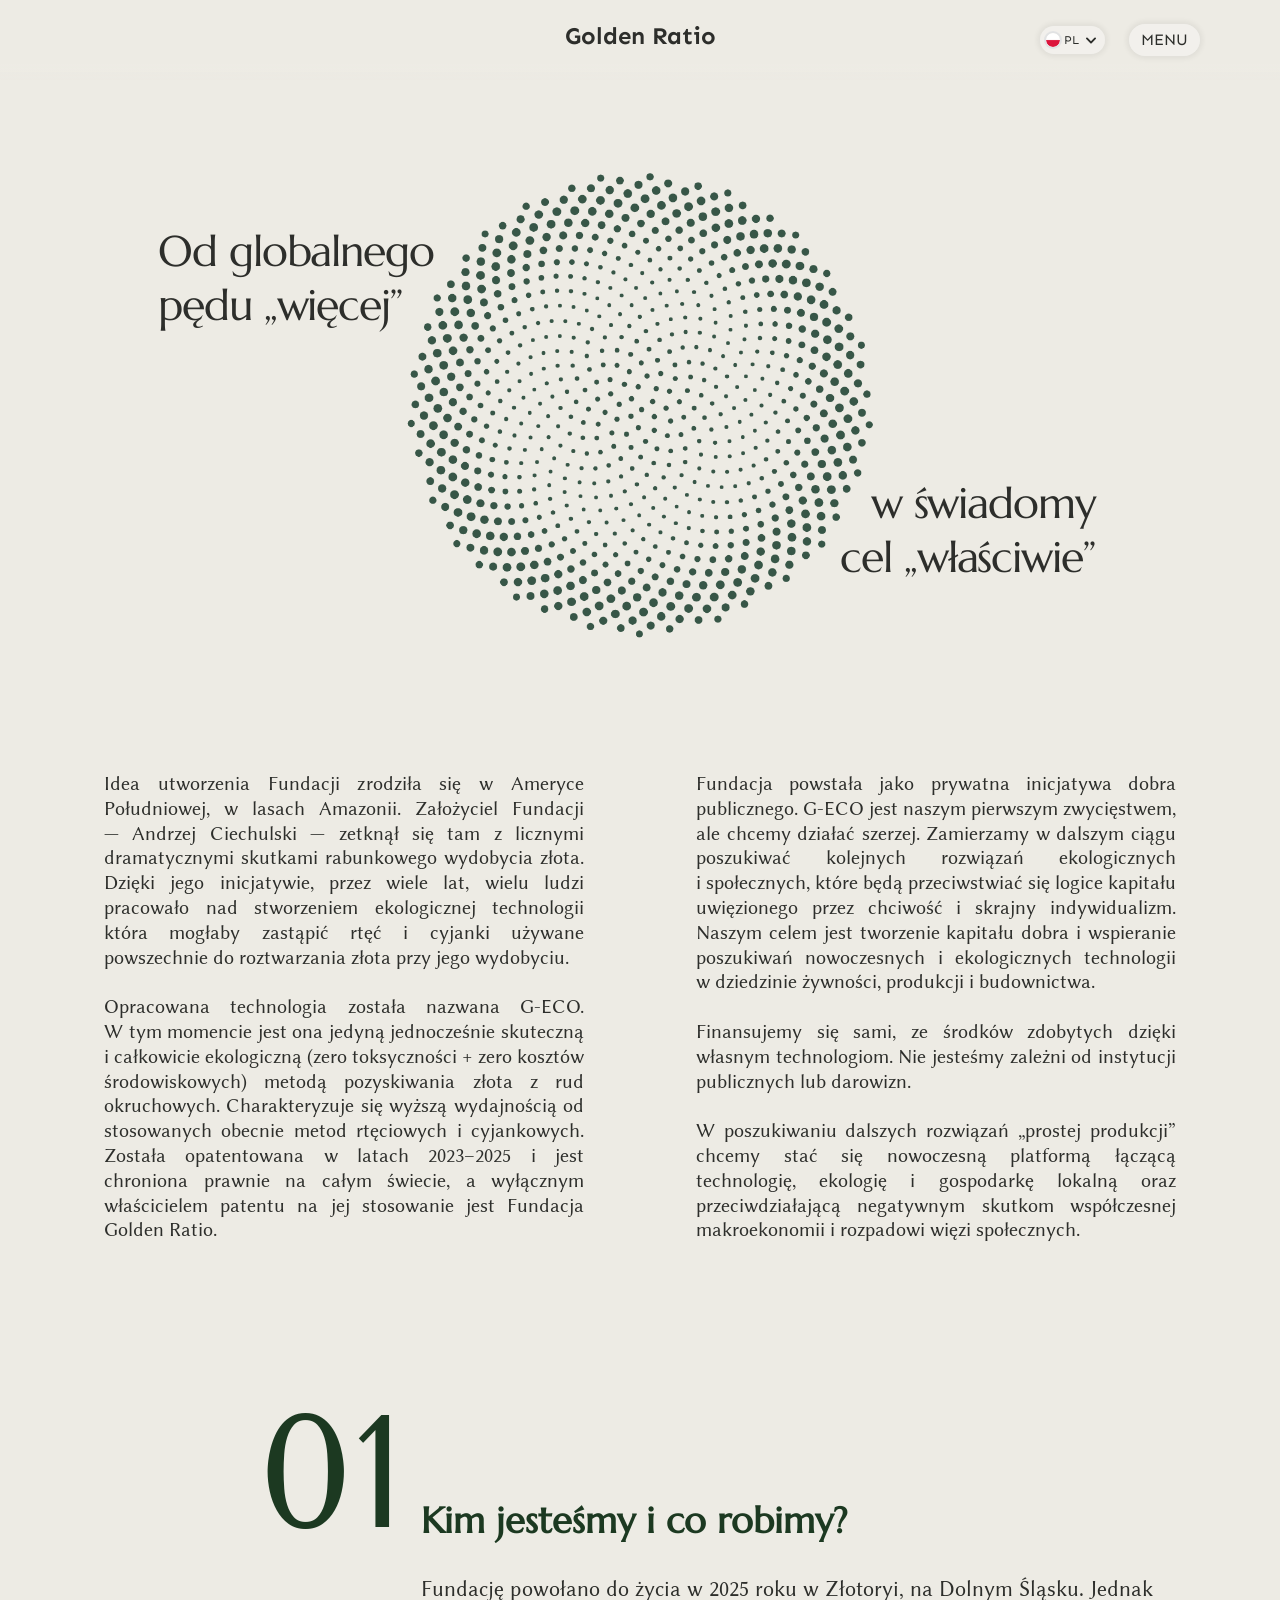
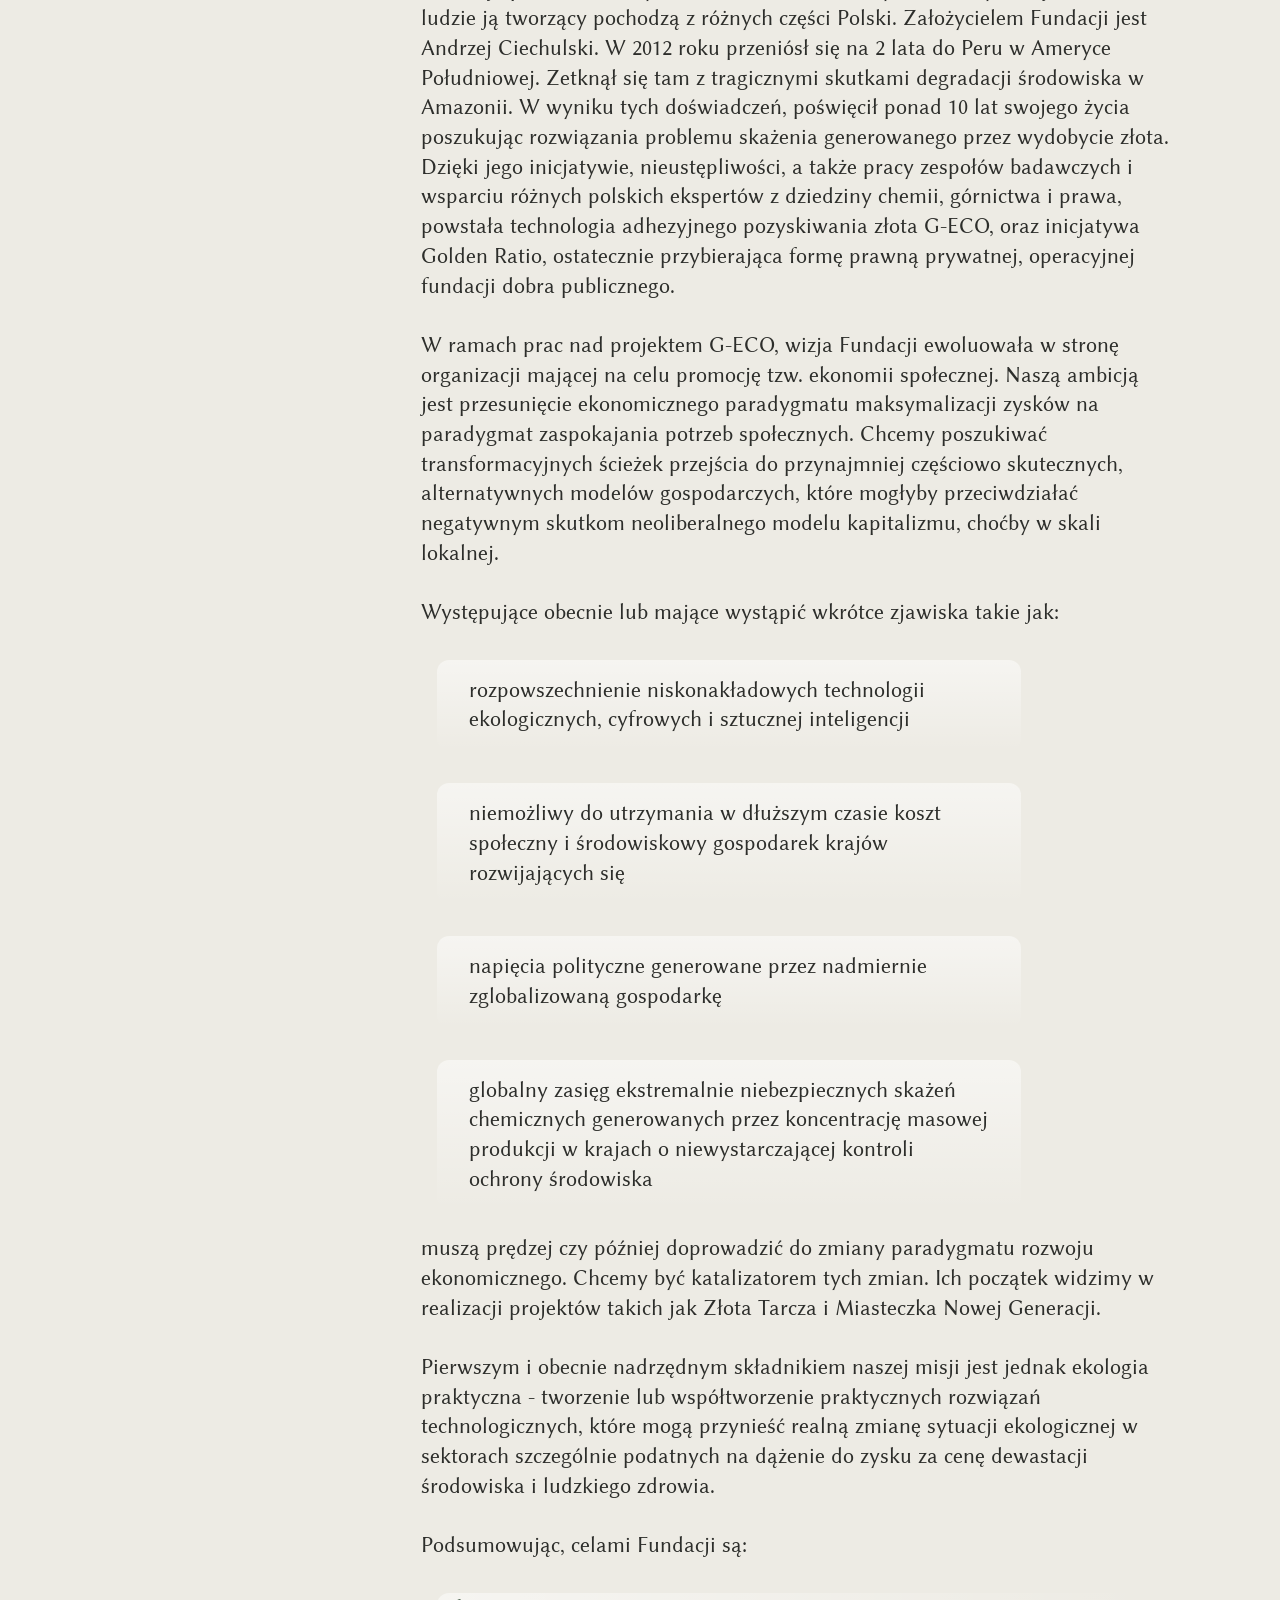
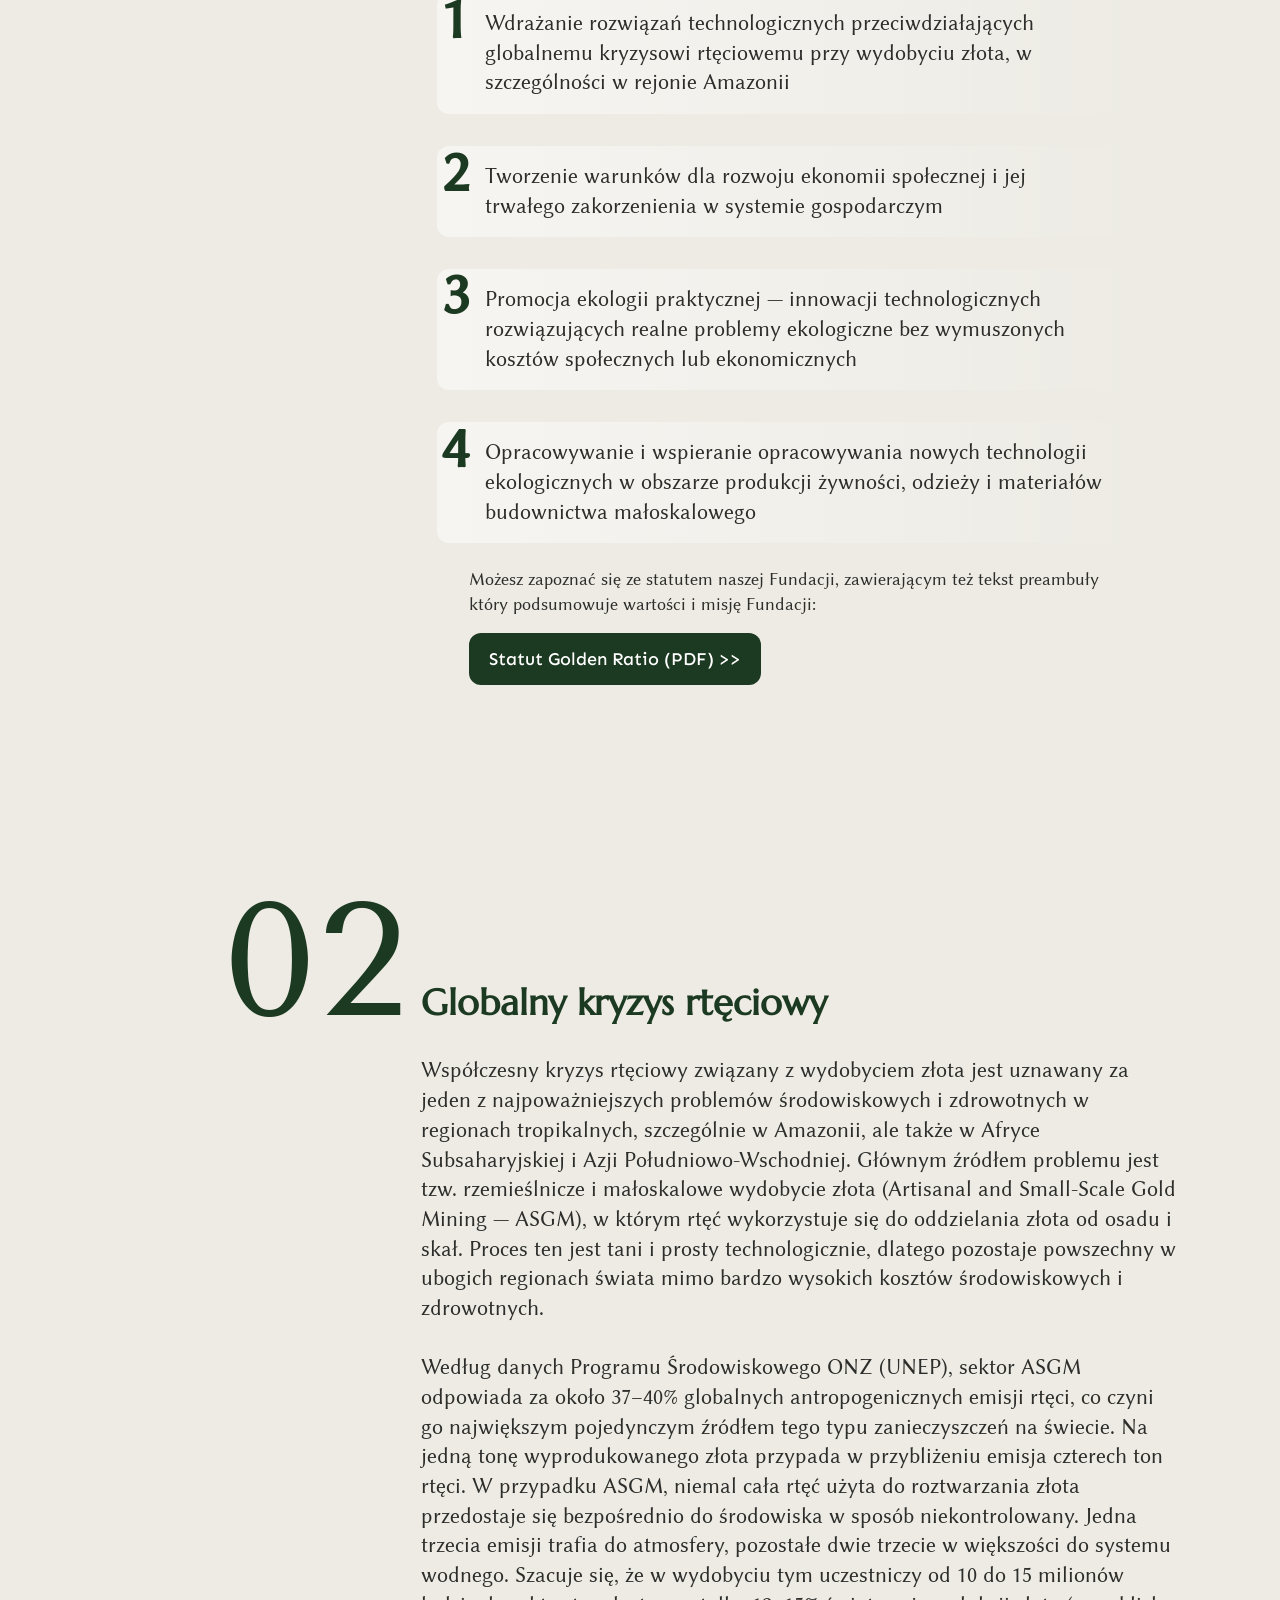
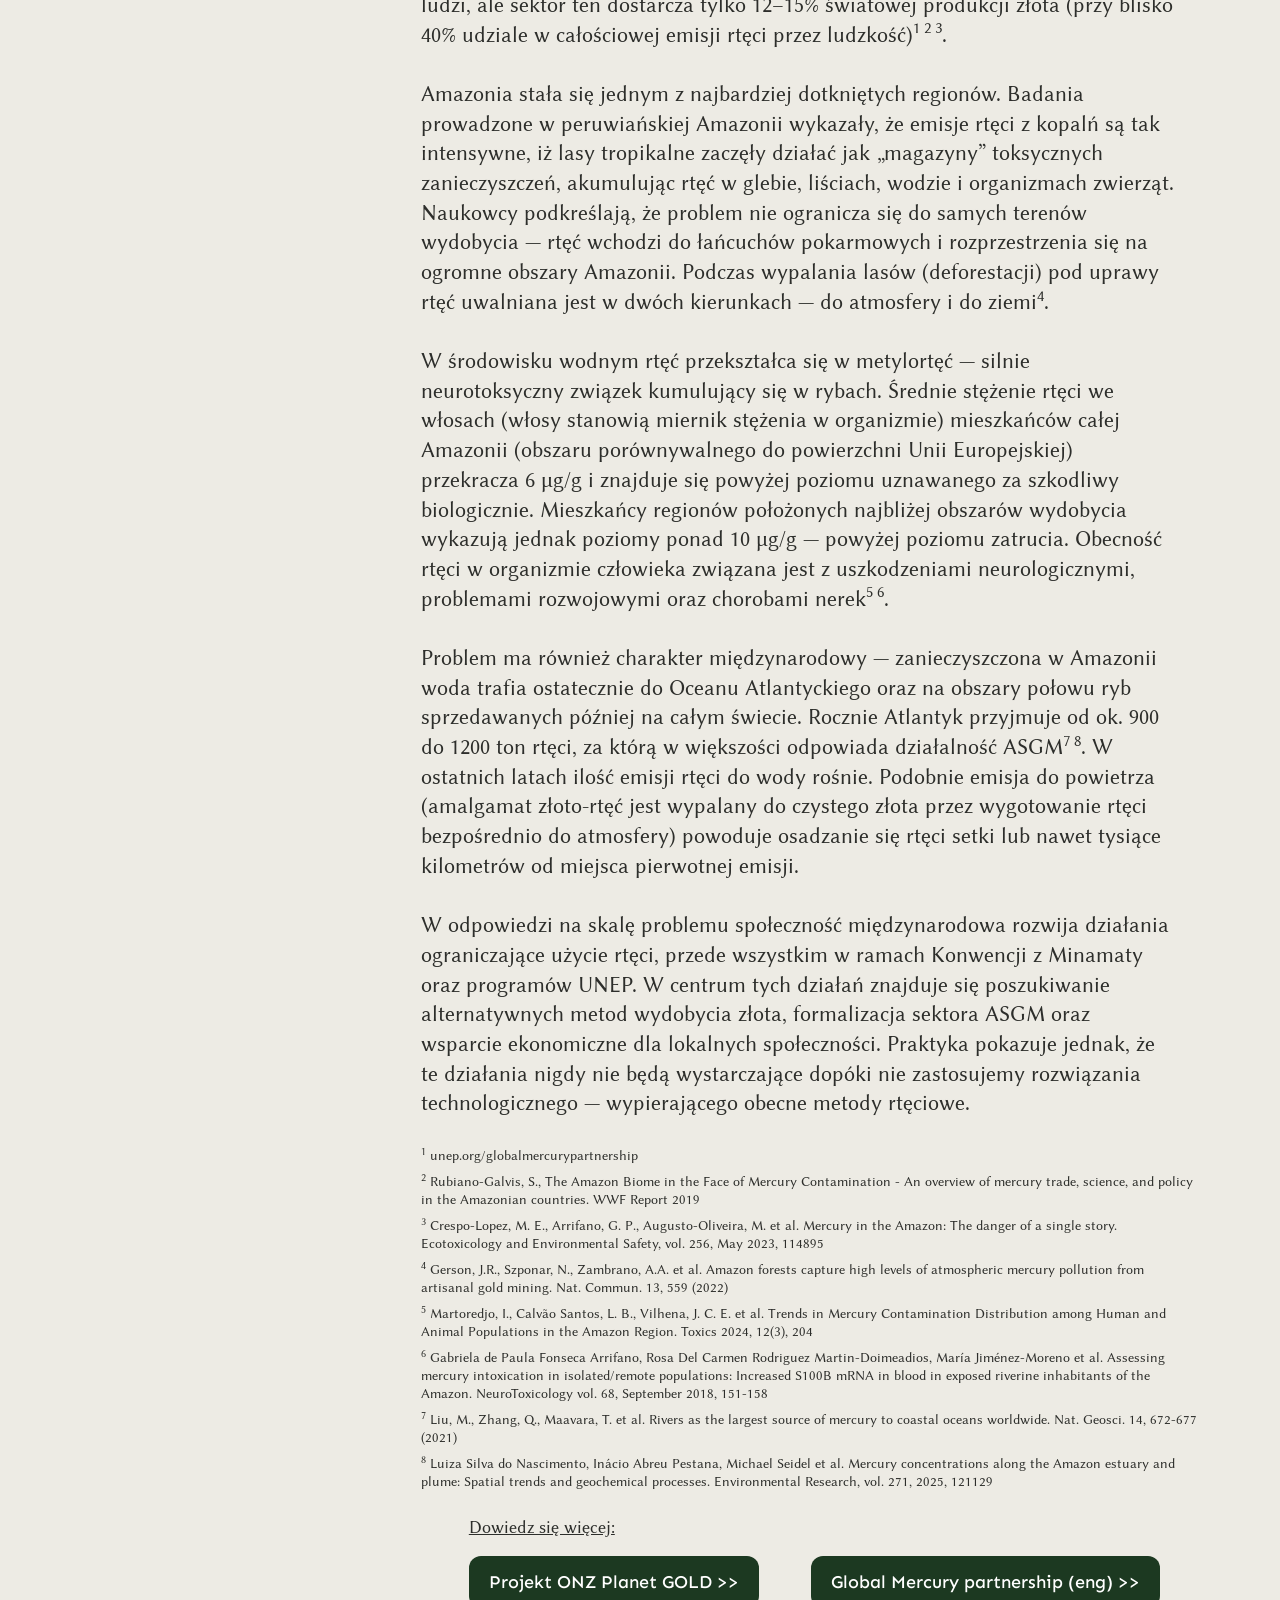
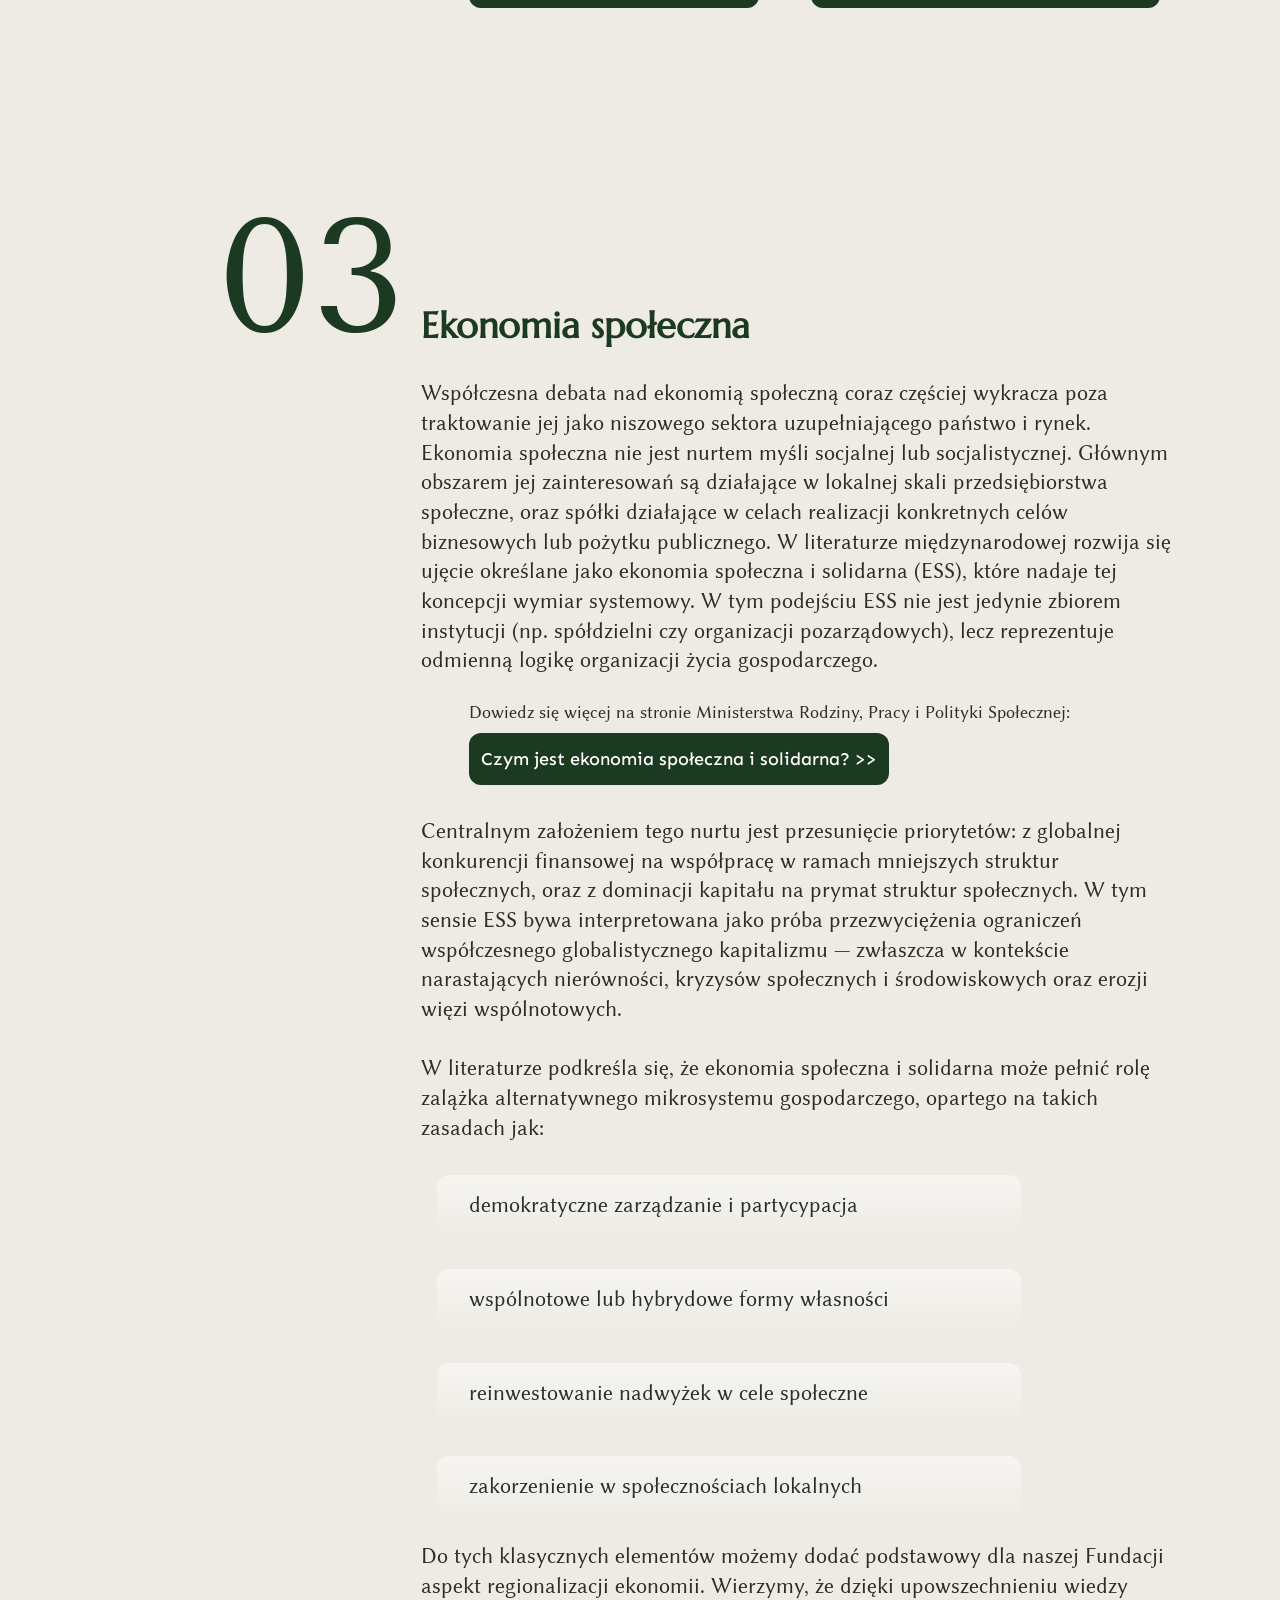
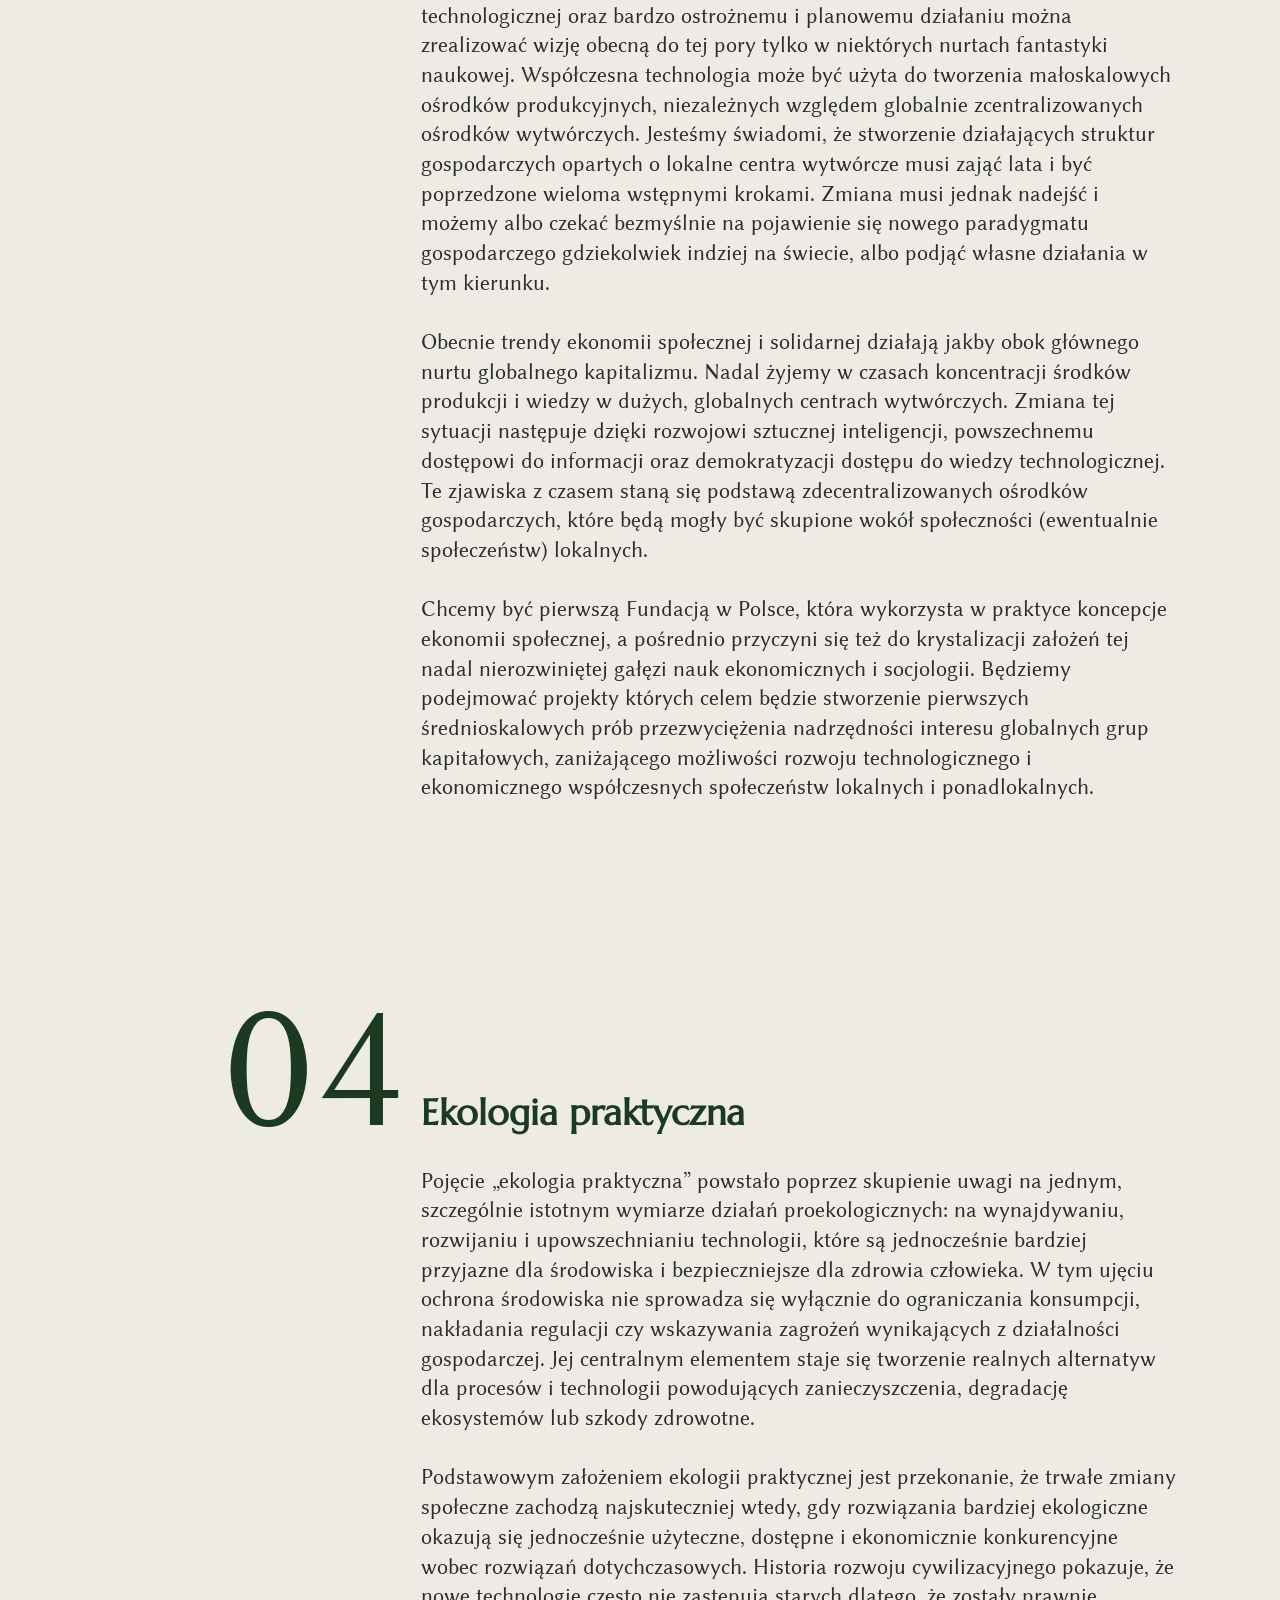
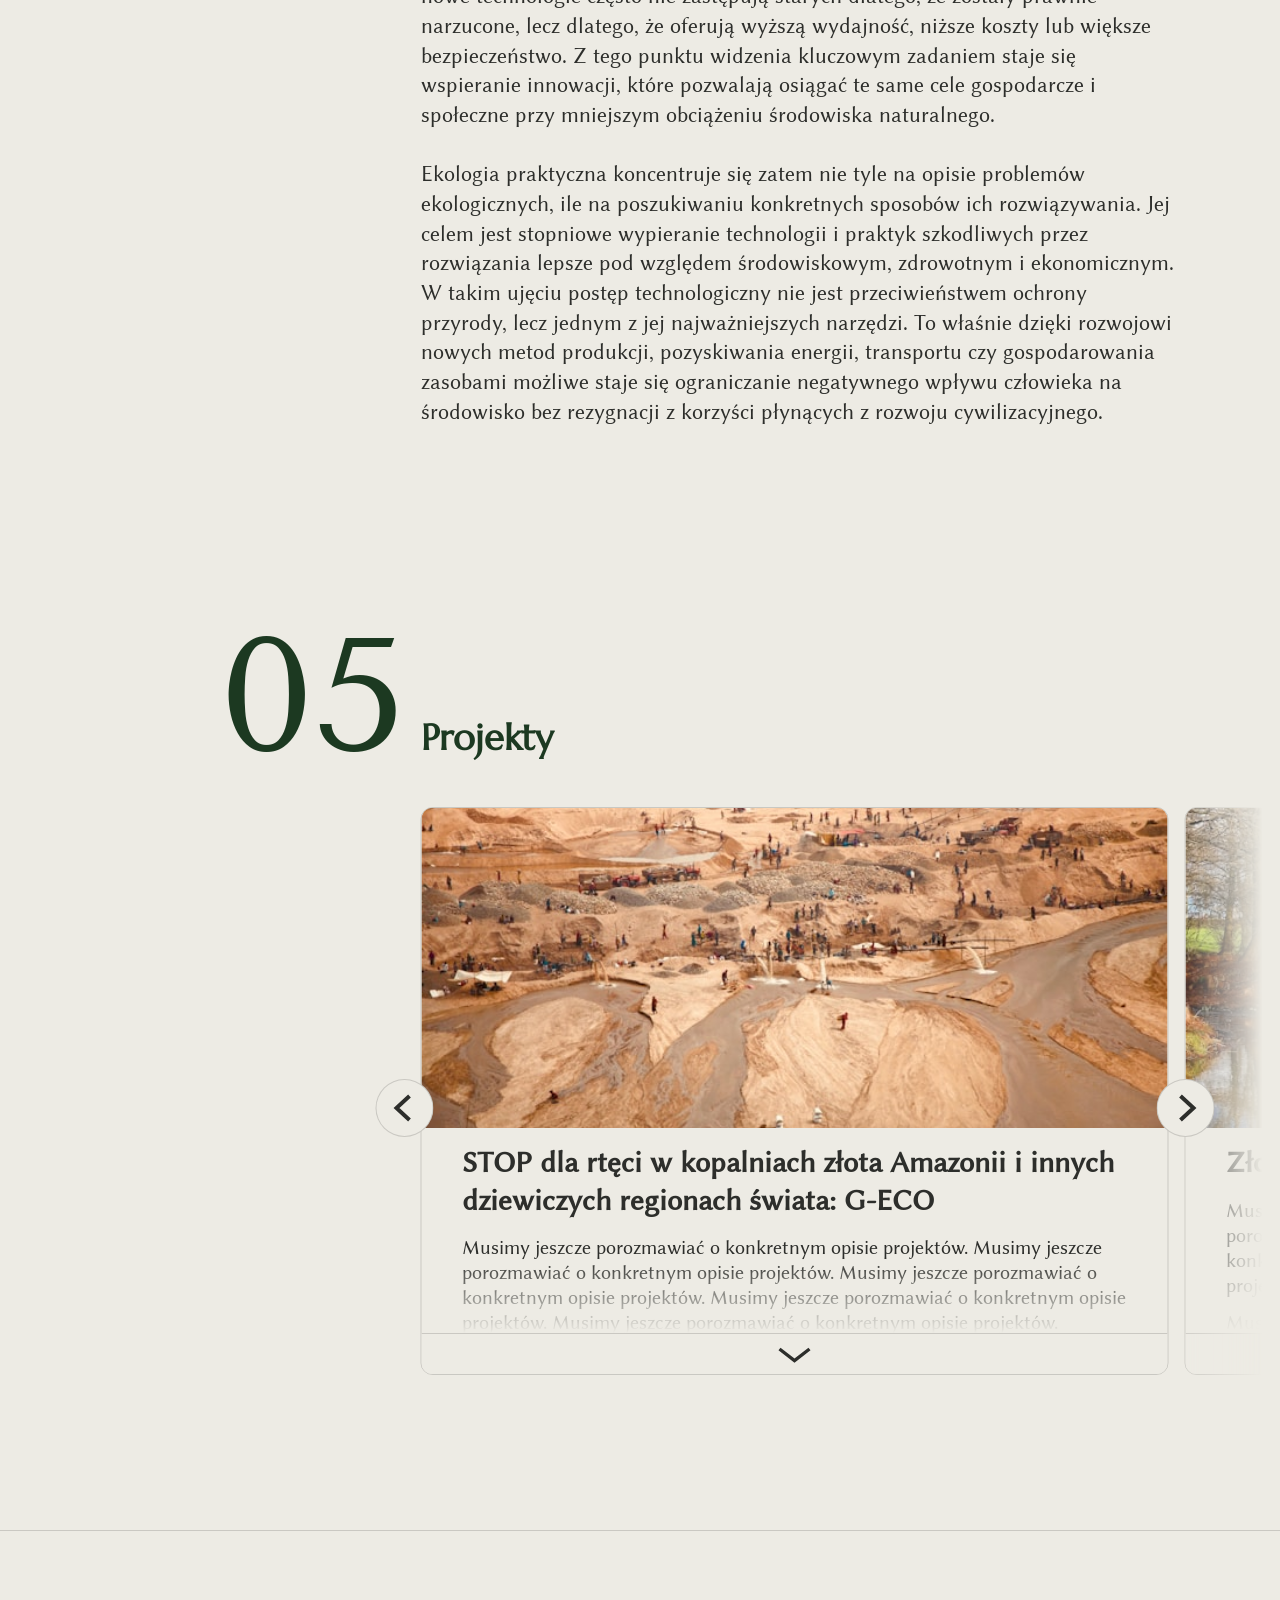
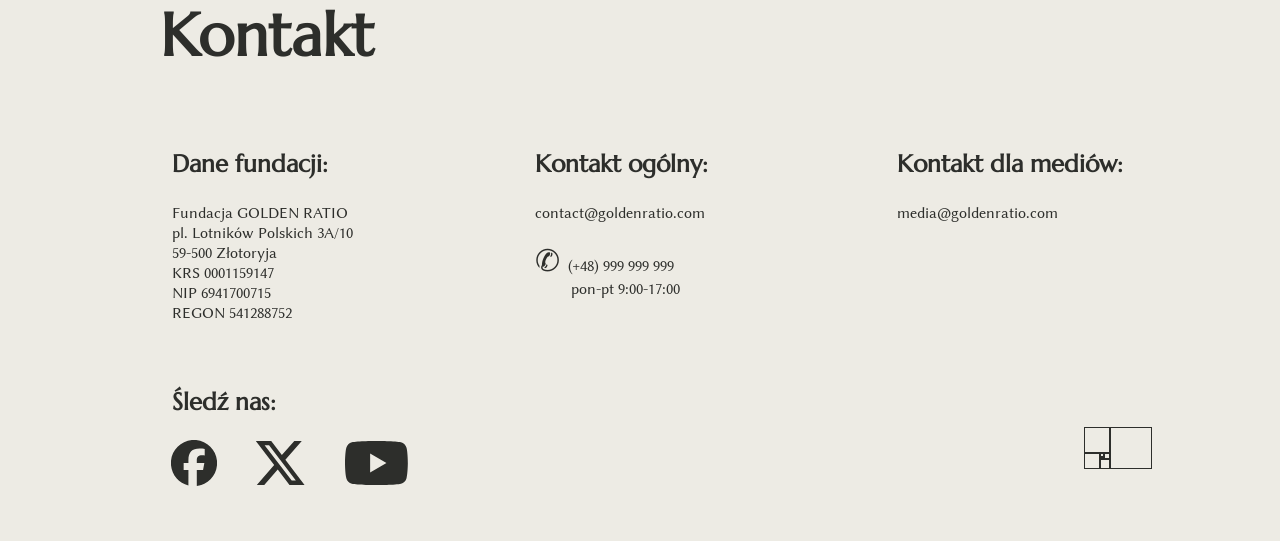
==== commit 34cbb534: "Add files via upload" ====
--- a/index.html
+++ b/index.html
@@ -2,7 +2,7 @@
 <html lang="pl">
   <head>
     <meta charset="UTF-8" />
-    <link rel="icon" type="image/svg+xml" href="/mietowy/icons/favicon.svg" />
+    <link rel="icon" type="image/svg+xml" href="/icons/favicon.svg" />
     <meta name="viewport" content="width=device-width, initial-scale=1.0" />
     <title>Fundacja Golden Ratio</title>
 
@@ -17,8 +17,8 @@
     <meta property="og:url" content="https://goldenratio.com/">
     <meta property="og:image" content="https://goldenratio.com/og-image.jpg">
     <meta property="og:locale" content="pl_PL">
-    <script type="module" crossorigin src="/mietowy/assets/main-DR1zvQs1.js"></script>
-    <link rel="stylesheet" crossorigin href="/mietowy/assets/main-D9Fb78fT.css">
+    <script type="module" crossorigin src="/assets/main-FZFro_0R.js"></script>
+    <link rel="stylesheet" crossorigin href="/assets/main-CEOeskJY.css">
   </head>
 
 
@@ -72,7 +72,7 @@
               x-on:keydown.escape.prevent.stop="close($refs.button)"
               x-on:focusin.window="! $refs.panel.contains($event.target) && close()"
               x-id="['dropdown-button']"
-              class="relative mr-5 tab:mr-6"
+              class="relative mr-7 tab:mr-6"
             >
               <!-- Language Button -->
               <button
@@ -81,23 +81,23 @@
                 :aria-expanded="open"
                 :aria-controls="$id('dropdown-button')"
                 type="button"
-                class="relative flex flex-row items-center whitespace-nowrap justify-between cursor-pointer bg-lbialy10 hover:bg-lbialy20 pl-1.5 pr-0.5 rounded-full h-7 w-max gap-x-0.5 transition-colors duration-100 ease-in-out shadow-[0_0_5px_3px_rgba(0,0,0,0.05)]"
+                class="relative flex flex-row items-center whitespace-nowrap justify-between cursor-pointer bg-lbialy10 hover:bg-lbialy20 pl-1.5 pr-0.5 rounded-full h-6.5 w-max gap-x-0.5 transition-colors duration-100 ease-in-out shadow-[0_0_5px_3px_rgba(0,0,0,0.05)] tab:h-7"
               >
 
                 <div class="flex flex-row items-center">
                   <div class="relative w-3.5 h-3.5 rounded-full shadow-[0_0_0_2px_theme(colors.seven)] overflow-hidden mr-1">
                     <img
-                      src="/mietowy/icons/Flag_of_Poland2.png"
+                      src="/icons/Flag_of_Poland2.png"
                       alt="Polski"
                       loading="eager"
                       class="h-full w-auto absolute left-0 top-0 object-cover"
                     />
                   </div>
-                  <p class="font-button font-light text-xs leading-none">PL</p>
+                  <p class="font-button font-light text-[0.65rem] leading-none tab:text-xs">PL</p>
                 </div>
       
                 <!-- Strzałka rozwijania panelu językowego -->
-                <svg xmlns="http://www.w3.org/2000/svg" viewBox="0 0 16 16" fill="currentColor" class="size-5">
+                <svg xmlns="http://www.w3.org/2000/svg" viewBox="0 0 16 16" fill="currentColor" class="size-4 mr-0.5 tab:size-5">
                   <path fill-rule="evenodd" d="M4.22 6.22a.75.75 0 0 1 1.06 0L8 8.94l2.72-2.72a.75.75 0 1 1 1.06 1.06l-3.25 3.25a.75.75 0 0 1-1.06 0L4.22 7.28a.75.75 0 0 1 0-1.06Z" clip-rule="evenodd" />
                 </svg>
               </button>
@@ -115,12 +115,12 @@
 
                 <ul>
                   <li>
-                    <a href="/mietowy/en/" class="flex items-center whitespace-nowrap justify-between pl-3 pr-4 py-2 hover:bg-six focus-visible:bg-six transition-colors duration-100 ease-in-out">
+                    <a href="/en/" class="flex items-center whitespace-nowrap justify-between pl-3 pr-4 py-2 hover:bg-six focus-visible:bg-six transition-colors duration-100 ease-in-out">
                       <div class="flex flex-row items-center">
                         <img
-                          src="/mietowy/icons/Flag_of_the_UK2.png"
+                          src="/icons/Flag_of_the_UK2.png"
                           alt="English"
-                          loading="lazy"
+                          loading="eager"
                           class="w-4 h-4 mr-2 image-render-pixelated"
                         />
                         <p>English</p>
@@ -330,7 +330,7 @@
         <div id="hero content" class="containme relative overflow-visible flex flex-col items-center h-90 tab:mt-10 tab:h-140 des:mt-1 des:h-180">
           <p class="absolute -translate-x-18 top-28 z-10 font-hero font-normal text-3xl leading-tight tracking-tight w-max tab:-translate-x-55 tab:top-37 tab:text-3xl des:text-[2.7rem] des:-translate-x-86 des:top-55">Od globalnego<br>pędu &bdquo;więcej&rdquo;</p>
           <div id="spiral1" class="absolute left-1/2 top-1/2 -translate-x-1/2 -translate-y-5/12 z-0 overflow-visible w-[130%] aspect-square opacity-15 tab:opacity-100 tab:-translate-y-5/12 tab:w-80 des:w-120"></div>
-          <p class="absolute translate-x-18 bottom-14 z-10 text-right font-hero font-normal text-3xl leading-tight tracking-tight w-max tab:translate-x-54 tab:bottom-26 tab:text-3xl des:text-[2.7rem] des:translate-x-82 des:bottom-35">w&nbsp;świadomy<br>cel &bdquo;właściwie&rdquo;</p>
+          <p class="absolute translate-x-18 bottom-12 z-10 text-right font-hero font-normal text-3xl leading-tight tracking-tight w-max tab:translate-x-54 tab:bottom-26 tab:text-3xl des:text-[2.7rem] des:translate-x-82 des:bottom-35">w&nbsp;świadomy<br>cel &bdquo;właściwie&rdquo;</p>
         </div>
       </div>
     </header>
@@ -679,20 +679,22 @@
             <div class="carousel-track">
 
               <article x-data="{ expanded: false }" class="carousel-card">
-                <img src="/mietowy/1.jpg" loading="eager" alt="Stop rtęci">
-                <h3 x-ref="heading">STOP dla rtęci w kopalniach złota Amazonii i&nbsp;innych dziewiczych regionach świata: G&#8209;ECO</h3>
-                <div x-ref="content"
-                  :style="
-                    expanded
-                    ? `max-height:${$refs.content.scrollHeight}px; --fade-start:100%`
-                    : `max-height:calc(23vh - ${$refs.heading.offsetHeight}px); --fade-start:40%`
-                  "
-                  class="card_content">
+                <img src="/1.jpg" loading="eager" alt="Stop rtęci">
+                <div
+                x-ref="content"
+                :style="
+                  expanded
+                  ? `max-height:${$refs.content.scrollHeight}px; --fade-start:100%`
+                  : `max-height:21vh; --fade-start:60%`
+                "
+                class="card_content"
+                >
+                  <h3>STOP dla rtęci w kopalniach złota Amazonii i&nbsp;innych dziewiczych regionach świata: G&#8209;ECO</h3>
                   <p>Musimy jeszcze porozmawiać o konkretnym opisie projektów. Musimy jeszcze porozmawiać o konkretnym opisie projektów. Musimy jeszcze porozmawiać o konkretnym opisie projektów. Musimy jeszcze porozmawiać o konkretnym opisie projektów. Musimy jeszcze porozmawiać o konkretnym opisie projektów.<br><span class="block text-xs leading-[0.8rem]">&nbsp;</span>
                   Musimy jeszcze porozmawiać o konkretnym opisie projektów. Musimy jeszcze porozmawiać o konkretnym opisie projektów. Musimy jeszcze porozmawiać o konkretnym opisie projektów. Musimy jeszcze porozmawiać o konkretnym opisie projektów. Musimy jeszcze porozmawiać o konkretnym opisie projektów. Musimy jeszcze porozmawiać o konkretnym opisie projektów. Musimy jeszcze porozmawiać o konkretnym opisie projektów. Musimy jeszcze porozmawiać o konkretnym opisie projektów. Musimy jeszcze porozmawiać o konkretnym opisie projektów. Musimy jeszcze porozmawiać o konkretnym opisie projektów. Musimy jeszcze porozmawiać o konkretnym opisie projektów. </p>
                   <button class="button_small self-end tab:mr-4">Witryna projektu G&#8209;ECO &gt;&gt;</button>
                 </div>
-                <button @click="expanded = !expanded" class="z-10 flex mt-1 items-center justify-center cursor-pointer bg-prim border-t-1 border-quin hover:brightness-105 transition-all duration-200">
+                <button @click="expanded = !expanded" class="z-10 flex items-center justify-center cursor-pointer bg-prim border-t-1 border-quin hover:brightness-105 transition-all duration-200">
                   <svg viewBox="0 0 24 24" fill="none" stroke="currentColor" stroke-width="2" class="size-8 stroke-twentytwo tab:size-10 transition-all duration-500" :class="{ 'rotate-180': expanded }">
                     <polyline points="21,9 12,16 3,9"></polyline>
                   </svg>
@@ -700,19 +702,21 @@
               </article>
 
               <article x-data="{ expanded: false }" class="carousel-card">
-                <img src="/mietowy/2.jpg" loading="eager" alt="Złota tarcza">
-                <h3 x-ref="heading">Złota Tarcza</h3>
-                <div x-ref="content"
-                  :style="
-                    expanded
-                    ? `max-height:${$refs.content.scrollHeight}px; --fade-start:100%`
-                    : `max-height:calc(23vh - ${$refs.heading.offsetHeight}px); --fade-start:40%`
-                  "
-                  class="card_content">
+                <img src="/2.jpg" loading="eager" alt="Złota tarcza">
+                <div
+                x-ref="content"
+                :style="
+                  expanded
+                  ? `max-height:${$refs.content.scrollHeight}px; --fade-start:100%`
+                  : `max-height:21vh; --fade-start:60%`
+                "
+                class="card_content"
+                >
+                  <h3>Złota Tarcza</h3>
                   <p>Musimy jeszcze porozmawiać o konkretnym opisie projektów. Musimy jeszcze porozmawiać o konkretnym opisie projektów. Musimy jeszcze porozmawiać o konkretnym opisie projektów. Musimy jeszcze porozmawiać o konkretnym opisie projektów. Musimy jeszcze porozmawiać o konkretnym opisie projektów.<br><span class="block text-xs leading-[0.8rem]">&nbsp;</span>
                   Musimy jeszcze porozmawiać o konkretnym opisie projektów. Musimy jeszcze porozmawiać o konkretnym opisie projektów. Musimy jeszcze porozmawiać o konkretnym opisie projektów. Musimy jeszcze porozmawiać o konkretnym opisie projektów. Musimy jeszcze porozmawiać o konkretnym opisie projektów. Musimy jeszcze porozmawiać o konkretnym opisie projektów. Musimy jeszcze porozmawiać o konkretnym opisie projektów. Musimy jeszcze porozmawiać o konkretnym opisie projektów. Musimy jeszcze porozmawiać o konkretnym opisie projektów. Musimy jeszcze porozmawiać o konkretnym opisie projektów. Musimy jeszcze porozmawiać o konkretnym opisie projektów. </p>
                 </div>
-                <button @click="expanded = !expanded" class="z-10 flex mt-1 items-center justify-center cursor-pointer bg-prim border-t-1 border-quin hover:brightness-105 transition-all duration-200">
+                <button @click="expanded = !expanded" class="z-10 flex items-center justify-center cursor-pointer bg-prim border-t-1 border-quin hover:brightness-105 transition-all duration-200">
                   <svg viewBox="0 0 24 24" fill="none" stroke="currentColor" stroke-width="2" class="size-8 stroke-twentytwo tab:size-10 transition-all duration-500" :class="{ 'rotate-180': expanded }">
                     <polyline points="21,9 12,16 3,9"></polyline>
                   </svg>
@@ -720,19 +724,21 @@
               </article>
 
               <article x-data="{ expanded: false }" class="carousel-card">
-                <img src="/mietowy/3.jpg" loading="lazy" alt="Kurs Społecznego Przedsiębiorcy">
-                <h3 x-ref="heading">Kurs Społecznego Przedsiębiorcy połączony ze Studium Ekonomii Społecznej</h3>
-                <div x-ref="content"
-                  :style="
-                    expanded
-                    ? `max-height:${$refs.content.scrollHeight}px; --fade-start:100%`
-                    : `max-height:calc(23vh - ${$refs.heading.offsetHeight}px); --fade-start:40%`
-                  "
-                  class="card_content">
+                <img src="/3.jpg" loading="lazy" alt="Kurs Społecznego Przedsiębiorcy">
+                <div
+                x-ref="content"
+                :style="
+                  expanded
+                  ? `max-height:${$refs.content.scrollHeight}px; --fade-start:100%`
+                  : `max-height:21vh; --fade-start:60%`
+                "
+                class="card_content"
+                >
+                  <h3>Kurs Społecznego Przedsiębiorcy połączony ze Studium Ekonomii Społecznej</h3>
                   <p>Musimy jeszcze porozmawiać o konkretnym opisie projektów. Musimy jeszcze porozmawiać o konkretnym opisie projektów. Musimy jeszcze porozmawiać o konkretnym opisie projektów. Musimy jeszcze porozmawiać o konkretnym opisie projektów. Musimy jeszcze porozmawiać o konkretnym opisie projektów.<br><span class="block text-xs leading-[0.8rem]">&nbsp;</span>
                   Musimy jeszcze porozmawiać o konkretnym opisie projektów. Musimy jeszcze porozmawiać o konkretnym opisie projektów. Musimy jeszcze porozmawiać o konkretnym opisie projektów. Musimy jeszcze porozmawiać o konkretnym opisie projektów. Musimy jeszcze porozmawiać o konkretnym opisie projektów. Musimy jeszcze porozmawiać o konkretnym opisie projektów. Musimy jeszcze porozmawiać o konkretnym opisie projektów. Musimy jeszcze porozmawiać o konkretnym opisie projektów. Musimy jeszcze porozmawiać o konkretnym opisie projektów. Musimy jeszcze porozmawiać o konkretnym opisie projektów. Musimy jeszcze porozmawiać o konkretnym opisie projektów. </p>
                 </div>
-                <button @click="expanded = !expanded" class="z-10 flex mt-1 items-center justify-center cursor-pointer bg-prim border-t-1 border-quin hover:brightness-105 transition-all duration-200">
+                <button @click="expanded = !expanded" class="z-10 flex items-center justify-center cursor-pointer bg-prim border-t-1 border-quin hover:brightness-105 transition-all duration-200">
                   <svg viewBox="0 0 24 24" fill="none" stroke="currentColor" stroke-width="2" class="size-8 stroke-twentytwo tab:size-10 transition-all duration-500" :class="{ 'rotate-180': expanded }">
                     <polyline points="21,9 12,16 3,9"></polyline>
                   </svg>
@@ -740,19 +746,21 @@
               </article>
 
               <article x-data="{ expanded: false }" class="carousel-card">
-                <img src="/mietowy/4.jpg" loading="lazy" alt="Miasteczka nowej generacji">
-                <h3 x-ref="heading">Miasteczka nowej generacji</h3>
-                <div x-ref="content"
-                  :style="
-                    expanded
-                    ? `max-height:${$refs.content.scrollHeight}px; --fade-start:100%`
-                    : `max-height:calc(23vh - ${$refs.heading.offsetHeight}px); --fade-start:40%`
-                  "
-                  class="card_content">
+                <img src="/4.jpg" loading="lazy" alt="Miasteczka nowej generacji">
+                <div
+                x-ref="content"
+                :style="
+                  expanded
+                  ? `max-height:${$refs.content.scrollHeight}px; --fade-start:100%`
+                  : `max-height:21vh; --fade-start:60%`
+                "
+                class="card_content"
+                >
+                  <h3>Miasteczka nowej generacji</h3>
                   <p>Musimy jeszcze porozmawiać o konkretnym opisie projektów. Musimy jeszcze porozmawiać o konkretnym opisie projektów. Musimy jeszcze porozmawiać o konkretnym opisie projektów. Musimy jeszcze porozmawiać o konkretnym opisie projektów. Musimy jeszcze porozmawiać o konkretnym opisie projektów.<br><span class="block text-xs leading-[0.8rem]">&nbsp;</span>
                   Musimy jeszcze porozmawiać o konkretnym opisie projektów. Musimy jeszcze porozmawiać o konkretnym opisie projektów. Musimy jeszcze porozmawiać o konkretnym opisie projektów. Musimy jeszcze porozmawiać o konkretnym opisie projektów. Musimy jeszcze porozmawiać o konkretnym opisie projektów. Musimy jeszcze porozmawiać o konkretnym opisie projektów. Musimy jeszcze porozmawiać o konkretnym opisie projektów. Musimy jeszcze porozmawiać o konkretnym opisie projektów. Musimy jeszcze porozmawiać o konkretnym opisie projektów. Musimy jeszcze porozmawiać o konkretnym opisie projektów. Musimy jeszcze porozmawiać o konkretnym opisie projektów. </p>
                 </div>
-                <button @click="expanded = !expanded" class="z-10 flex mt-1 items-center justify-center cursor-pointer bg-prim border-t-1 border-quin hover:brightness-105 transition-all duration-200">
+                <button @click="expanded = !expanded" class="z-10 flex items-center justify-center cursor-pointer bg-prim border-t-1 border-quin hover:brightness-105 transition-all duration-200">
                   <svg viewBox="0 0 24 24" fill="none" stroke="currentColor" stroke-width="2" class="size-8 stroke-twentytwo tab:size-10 transition-all duration-500" :class="{ 'rotate-180': expanded }">
                     <polyline points="21,9 12,16 3,9"></polyline>
                   </svg>
@@ -760,19 +768,21 @@
               </article>
 
               <article x-data="{ expanded: false }" class="carousel-card">
-                <img src="/mietowy/5.jpg" loading="lazy" alt="HUB Wolnych Technologii">
-                <h3 x-ref="heading">HUB Wolnych Technologii</h3>
-                <div x-ref="content"
-                  :style="
-                    expanded
-                    ? `max-height:${$refs.content.scrollHeight}px; --fade-start:100%`
-                    : `max-height:calc(23vh - ${$refs.heading.offsetHeight}px); --fade-start:40%`
-                  "
-                  class="card_content">
+                <img src="/5.jpg" loading="lazy" alt="HUB Wolnych Technologii">
+                <div
+                x-ref="content"
+                :style="
+                  expanded
+                  ? `max-height:${$refs.content.scrollHeight}px; --fade-start:100%`
+                  : `max-height:21vh; --fade-start:60%`
+                "
+                class="card_content"
+                >
+                  <h3>HUB Wolnych Technologii</h3>
                   <p>Musimy jeszcze porozmawiać o konkretnym opisie projektów. Musimy jeszcze porozmawiać o konkretnym opisie projektów. Musimy jeszcze porozmawiać o konkretnym opisie projektów. Musimy jeszcze porozmawiać o konkretnym opisie projektów. Musimy jeszcze porozmawiać o konkretnym opisie projektów.<br><span class="block text-xs leading-[0.8rem]">&nbsp;</span>
                   Musimy jeszcze porozmawiać o konkretnym opisie projektów. Musimy jeszcze porozmawiać o konkretnym opisie projektów. Musimy jeszcze porozmawiać o konkretnym opisie projektów. Musimy jeszcze porozmawiać o konkretnym opisie projektów. Musimy jeszcze porozmawiać o konkretnym opisie projektów. Musimy jeszcze porozmawiać o konkretnym opisie projektów. Musimy jeszcze porozmawiać o konkretnym opisie projektów. Musimy jeszcze porozmawiać o konkretnym opisie projektów. Musimy jeszcze porozmawiać o konkretnym opisie projektów. Musimy jeszcze porozmawiać o konkretnym opisie projektów. Musimy jeszcze porozmawiać o konkretnym opisie projektów. </p>
                 </div>
-                <button @click="expanded = !expanded" class="z-10 flex mt-1 items-center justify-center cursor-pointer bg-prim border-t-1 border-quin hover:brightness-105 transition-all duration-200">
+                <button @click="expanded = !expanded" class="z-10 flex items-center justify-center cursor-pointer bg-prim border-t-1 border-quin hover:brightness-105 transition-all duration-200">
                   <svg viewBox="0 0 24 24" fill="none" stroke="currentColor" stroke-width="2" class="size-8 stroke-twentytwo tab:size-10 transition-all duration-500" :class="{ 'rotate-180': expanded }">
                     <polyline points="21,9 12,16 3,9"></polyline>
                   </svg>
@@ -840,7 +850,7 @@
 
               <svg
                 viewBox="0 0 666.6667 666.66719"
-                class="cursor-pointer h-8 mt-2 tab:mt-4 tab:h-11 des:h-14 scale-105"
+                class="cursor-pointer h-8 mt-2 tab:mt-4 tab:h-11 scale-105"
                 fill="currentColor"
                 xmlns="http://www.w3.org/2000/svg"
               >
@@ -851,7 +861,7 @@
 
               <svg
                 viewBox="0 0 300 271"
-                class="cursor-pointer h-8 mt-2 tab:mt-4 tab:h-11 des:h-14"
+                class="cursor-pointer h-8 mt-2 tab:mt-4 tab:h-11"
                 fill="currentColor"
                 xmlns="http://www.w3.org/2000/svg"
               >
@@ -862,7 +872,7 @@
 
               <svg
                 viewBox="0 0 28.57 20"
-                class="cursor-pointer h-8 mt-2 tab:mt-4 tab:h-11 des:h-14"
+                class="cursor-pointer h-8 mt-2 tab:mt-4 tab:h-11"
                 fill="currentColor"
                 xmlns="http://www.w3.org/2000/svg"
               >
--- a/assets/main-CEOeskJY.css
+++ b/assets/main-CEOeskJY.css
@@ -0,0 +1,2 @@
+/*! tailwindcss v4.3.0 | MIT License | https://tailwindcss.com */
+@layer properties{@supports (((-webkit-hyphens:none)) and (not (margin-trim:inline))) or ((-moz-orient:inline) and (not (color:rgb(from red r g b)))){*,:before,:after,::backdrop{--tw-translate-x:0;--tw-translate-y:0;--tw-translate-z:0;--tw-scale-x:1;--tw-scale-y:1;--tw-scale-z:1;--tw-rotate-x:initial;--tw-rotate-y:initial;--tw-rotate-z:initial;--tw-skew-x:initial;--tw-skew-y:initial;--tw-space-y-reverse:0;--tw-border-style:solid;--tw-leading:initial;--tw-font-weight:initial;--tw-tracking:initial;--tw-shadow:0 0 #0000;--tw-shadow-color:initial;--tw-shadow-alpha:100%;--tw-inset-shadow:0 0 #0000;--tw-inset-shadow-color:initial;--tw-inset-shadow-alpha:100%;--tw-ring-color:initial;--tw-ring-shadow:0 0 #0000;--tw-inset-ring-color:initial;--tw-inset-ring-shadow:0 0 #0000;--tw-ring-inset:initial;--tw-ring-offset-width:0px;--tw-ring-offset-color:#fff;--tw-ring-offset-shadow:0 0 #0000;--tw-blur:initial;--tw-brightness:initial;--tw-contrast:initial;--tw-grayscale:initial;--tw-hue-rotate:initial;--tw-invert:initial;--tw-opacity:initial;--tw-saturate:initial;--tw-sepia:initial;--tw-drop-shadow:initial;--tw-drop-shadow-color:initial;--tw-drop-shadow-alpha:100%;--tw-drop-shadow-size:initial;--tw-duration:initial;--tw-ease:initial;--tw-content:"";--fade-start:70%}}}@font-face{font-family:Play;src:url(/assets/Marcellus-Regular-CmR1DtAz.ttf)format("truetype");font-weight:400;font-display:swap;font-style:normal}@font-face{font-family:Tenor;src:url(/assets/TenorSans-Regular-D6TYNb4V.ttf)format("truetype");font-weight:400;font-display:swap;font-style:normal}@font-face{font-family:SS4;src:url(/assets/LibertinusSans-Regular-Ntj66eCv.ttf)format("truetype");font-weight:400;font-display:swap;font-style:normal}@font-face{font-family:Sen;src:url(/assets/Sen-VariableFont_wght-d4ZcgFfl.ttf)format("truetype");font-weight:100 900;font-display:swap;font-style:normal}@layer theme{:root,:host{--font-sans:ui-sans-serif, system-ui, sans-serif, "Apple Color Emoji", "Segoe UI Emoji", "Segoe UI Symbol", "Noto Color Emoji";--font-mono:ui-monospace, SFMono-Regular, Menlo, Monaco, Consolas, "Liberation Mono", "Courier New", monospace;--spacing:.25rem;--text-xs:.75rem;--text-xs--line-height:calc(1 / .75);--text-sm:.875rem;--text-sm--line-height:calc(1.25 / .875);--text-base:1rem;--text-base--line-height:calc(1.5 / 1);--text-lg:1.125rem;--text-lg--line-height:calc(1.75 / 1.125);--text-xl:1.25rem;--text-xl--line-height:calc(1.75 / 1.25);--text-2xl:1.5rem;--text-2xl--line-height:calc(2 / 1.5);--text-3xl:1.875rem;--text-3xl--line-height:calc(2.25 / 1.875);--text-4xl:2.25rem;--text-4xl--line-height:calc(2.5 / 2.25);--text-5xl:3rem;--text-5xl--line-height:1;--text-6xl:3.75rem;--text-6xl--line-height:1;--font-weight-light:300;--font-weight-normal:400;--font-weight-medium:500;--font-weight-semibold:600;--font-weight-bold:700;--font-weight-extrabold:800;--tracking-tight:-.025em;--leading-tight:1.25;--leading-snug:1.375;--leading-relaxed:1.625;--radius-sm:.25rem;--radius-md:.375rem;--radius-lg:.5rem;--radius-xl:.75rem;--ease-in:cubic-bezier(.4, 0, 1, 1);--ease-out:cubic-bezier(0, 0, .2, 1);--ease-in-out:cubic-bezier(.4, 0, .2, 1);--default-transition-duration:.15s;--default-transition-timing-function:cubic-bezier(.4, 0, .2, 1);--default-font-family:var(--font-sans);--default-mono-font-family:var(--font-mono);--font-hero:"Play", serif;--font-main:"SS4", serif;--font-button:"Sen", sans-serif;--font-title:"Tenor", sans-serif;--color-prim:#edebe4;--background-image-main-gradient:linear-gradient(to bottom, #edebe4 0%, #edebe4 80%, #edebe400 100%);--background-image-intro-gradient:linear-gradient(to bottom, #edebe400 0%, #edebe4 3%, #edebe4 100%);--color-quin:#00000026;--color-sec:#2d2e2b;--color-tert:#1c3921;--color-bialy:#2d2e2b;--color-ten:#fff;--color-twenty:#1c3921;--color-twentytwo:#2d2e2b;--color-nine:#1c3921;--color-lbialy10:#f8f8f866;--color-lbialy20:#fff;--color-bialy90:#f1f0ea;--color-six:#fcfcfc;--color-twentyone:#edebe4;--background-image-tertiary-gradient:linear-gradient(to bottom, #ffffff80, #fff0);--background-image-quaternary-gradient:linear-gradient(to right, #ffffff80, #fff0);--background-image-quinary-gradient:linear-gradient(to bottom, #ffffff80, #fff0)}}@layer base{*,:after,:before,::backdrop{box-sizing:border-box;border:0 solid;margin:0;padding:0}::file-selector-button{box-sizing:border-box;border:0 solid;margin:0;padding:0}html,:host{-webkit-text-size-adjust:100%;tab-size:4;line-height:1.5;font-family:var(--default-font-family,ui-sans-serif, system-ui, sans-serif, "Apple Color Emoji", "Segoe UI Emoji", "Segoe UI Symbol", "Noto Color Emoji");font-feature-settings:var(--default-font-feature-settings,normal);font-variation-settings:var(--default-font-variation-settings,normal);-webkit-tap-highlight-color:transparent}hr{height:0;color:inherit;border-top-width:1px}abbr:where([title]){-webkit-text-decoration:underline dotted;text-decoration:underline dotted}h1,h2,h3,h4,h5,h6{font-size:inherit;font-weight:inherit}a{color:inherit;-webkit-text-decoration:inherit;-webkit-text-decoration:inherit;-webkit-text-decoration:inherit;-webkit-text-decoration:inherit;text-decoration:inherit}b,strong{font-weight:bolder}code,kbd,samp,pre{font-family:var(--default-mono-font-family,ui-monospace, SFMono-Regular, Menlo, Monaco, Consolas, "Liberation Mono", "Courier New", monospace);font-feature-settings:var(--default-mono-font-feature-settings,normal);font-variation-settings:var(--default-mono-font-variation-settings,normal);font-size:1em}small{font-size:80%}sub,sup{vertical-align:baseline;font-size:75%;line-height:0;position:relative}sub{bottom:-.25em}sup{top:-.5em}table{text-indent:0;border-color:inherit;border-collapse:collapse}:-moz-focusring{outline:auto}progress{vertical-align:baseline}summary{display:list-item}ol,ul,menu{list-style:none}img,svg,video,canvas,audio,iframe,embed,object{vertical-align:middle;display:block}img,video{max-width:100%;height:auto}button,input,select,optgroup,textarea{font:inherit;font-feature-settings:inherit;font-variation-settings:inherit;letter-spacing:inherit;color:inherit;opacity:1;background-color:#0000;border-radius:0}::file-selector-button{font:inherit;font-feature-settings:inherit;font-variation-settings:inherit;letter-spacing:inherit;color:inherit;opacity:1;background-color:#0000;border-radius:0}:where(select:is([multiple],[size])) optgroup{font-weight:bolder}:where(select:is([multiple],[size])) optgroup option{padding-inline-start:20px}::file-selector-button{margin-inline-end:4px}::placeholder{opacity:1}@supports (not ((-webkit-appearance:-apple-pay-button))) or (contain-intrinsic-size:1px){::placeholder{color:currentColor}@supports (color:color-mix(in lab, red, red)){::placeholder{color:color-mix(in oklab, currentcolor 50%, transparent)}}}textarea{resize:vertical}::-webkit-search-decoration{-webkit-appearance:none}::-webkit-date-and-time-value{min-height:1lh;text-align:inherit}::-webkit-datetime-edit{display:inline-flex}::-webkit-datetime-edit-fields-wrapper{padding:0}::-webkit-datetime-edit{padding-block:0}::-webkit-datetime-edit-year-field{padding-block:0}::-webkit-datetime-edit-month-field{padding-block:0}::-webkit-datetime-edit-day-field{padding-block:0}::-webkit-datetime-edit-hour-field{padding-block:0}::-webkit-datetime-edit-minute-field{padding-block:0}::-webkit-datetime-edit-second-field{padding-block:0}::-webkit-datetime-edit-millisecond-field{padding-block:0}::-webkit-datetime-edit-meridiem-field{padding-block:0}::-webkit-calendar-picker-indicator{line-height:1}:-moz-ui-invalid{box-shadow:none}button,input:where([type=button],[type=reset],[type=submit]){appearance:button}::file-selector-button{appearance:button}::-webkit-inner-spin-button{height:auto}::-webkit-outer-spin-button{height:auto}[hidden]:where(:not([hidden=until-found])){display:none!important}html{scroll-behavior:smooth}[x-cloak]{display:none!important}}@layer components{:root{--fibonacci-unit:2px;--fibonacci-shadow:#2d2e2b;--fibonacci-bg:transparent;--fibonacci-duration:12s}.fibonacci{background-color:#0000;overflow:visible}.fibonacci__spiral{inset:calc(var(--spacing) * 0);width:calc(var(--fibonacci-unit) * 21);height:calc(var(--fibonacci-unit) * 34);margin:auto;position:relative}:is(.fibonacci__square-1,.fibonacci__square-2,.fibonacci__square-3,.fibonacci__square-4,.fibonacci__square-5,.fibonacci__square-6,.fibonacci__square-7,.fibonacci__square-8){border-style:var(--tw-border-style);box-shadow:inset 0 0 0 1px var(--fibonacci-shadow);background-color:var(--fibonacci-bg);border-width:0;position:absolute}.fibonacci__square-1{width:calc(var(--fibonacci-unit) * 21);height:calc(var(--fibonacci-unit) * 21);bottom:0}.fibonacci__square-2{width:calc(var(--fibonacci-unit) * 13);height:calc(var(--fibonacci-unit) * 13);left:calc(var(--fibonacci-unit) * -12.95);transform-origin:100% 0;animation:fibonacci-rotate var(--fibonacci-duration) infinite;top:0}.fibonacci__square-3{width:calc(var(--fibonacci-unit) * 8);height:calc(var(--fibonacci-unit) * 8);left:0;bottom:calc(var(--fibonacci-unit) * -8);transform-origin:0 0;animation:fibonacci-rotate var(--fibonacci-duration) infinite}.fibonacci__square-4{width:calc(var(--fibonacci-unit) * 5);height:calc(var(--fibonacci-unit) * 5);right:calc(var(--fibonacci-unit) * -5);transform-origin:0 100%;animation:fibonacci-rotate var(--fibonacci-duration) infinite;bottom:0}.fibonacci__square-5{width:calc(var(--fibonacci-unit) * 3);height:calc(var(--fibonacci-unit) * 3);right:0;top:calc(var(--fibonacci-unit) * -3);transform-origin:100% 100%;animation:fibonacci-rotate var(--fibonacci-duration) infinite}.fibonacci__square-6{width:calc(var(--fibonacci-unit) * 2);height:calc(var(--fibonacci-unit) * 2);left:calc(var(--fibonacci-unit) * -2);transform-origin:100% 0;animation:fibonacci-rotate var(--fibonacci-duration) infinite;top:0}.fibonacci__square-7{width:var(--fibonacci-unit);height:var(--fibonacci-unit);left:0;bottom:calc(var(--fibonacci-unit) * -1);transform-origin:0 0;animation:fibonacci-rotate var(--fibonacci-duration) infinite}.fibonacci__square-8{width:var(--fibonacci-unit);height:var(--fibonacci-unit);right:calc(var(--fibonacci-unit) * -1);transform-origin:0 100%;animation:fibonacci-rotate var(--fibonacci-duration) infinite;bottom:0}@keyframes fibonacci-rotate{10%{transform:rotate(0)}40%{transform:rotate(180deg)}60%{transform:rotate(180deg)}90%{transform:rotate(0)}}}@layer utilities{.absolute{position:absolute}.fixed{position:fixed}.relative{position:relative}.static{position:static}.sticky{position:sticky}.top-0{top:calc(var(--spacing) * 0)}.top-1{top:calc(var(--spacing) * 1)}.top-1\/2{top:50%}.top-28{top:calc(var(--spacing) * 28)}.right-0{right:calc(var(--spacing) * 0)}.right-8{right:calc(var(--spacing) * 8)}.bottom-10{bottom:calc(var(--spacing) * 10)}.bottom-12{bottom:calc(var(--spacing) * 12)}.left-0{left:calc(var(--spacing) * 0)}.left-1{left:calc(var(--spacing) * 1)}.left-1\/2{left:50%}.z-0{z-index:0}.z-10{z-index:10}.z-30{z-index:30}.z-40{z-index:40}.z-50{z-index:50}.container{width:100%}@media (width>=41rem){.container{max-width:41rem}}@media (width>=80rem){.container{max-width:80rem}}.mx-4{margin-inline:calc(var(--spacing) * 4)}.mt-1{margin-top:calc(var(--spacing) * 1)}.mt-2{margin-top:calc(var(--spacing) * 2)}.mt-6{margin-top:calc(var(--spacing) * 6)}.mt-7{margin-top:calc(var(--spacing) * 7)}.mt-8{margin-top:calc(var(--spacing) * 8)}.mr-0\.5{margin-right:calc(var(--spacing) * .5)}.mr-1{margin-right:calc(var(--spacing) * 1)}.mr-2{margin-right:calc(var(--spacing) * 2)}.mr-6{margin-right:calc(var(--spacing) * 6)}.mr-7{margin-right:calc(var(--spacing) * 7)}.mb-4{margin-bottom:calc(var(--spacing) * 4)}.ml-5{margin-left:calc(var(--spacing) * 5)}.line-clamp-none{-webkit-line-clamp:unset;-webkit-box-orient:horizontal;display:block;overflow:visible}.block{display:block}.flex{display:flex}.grid{display:grid}.hidden{display:none}.aspect-square{aspect-ratio:1}.size-4{width:calc(var(--spacing) * 4);height:calc(var(--spacing) * 4)}.size-8{width:calc(var(--spacing) * 8);height:calc(var(--spacing) * 8)}.h-0\.5{height:calc(var(--spacing) * .5)}.h-3\.5{height:calc(var(--spacing) * 3.5)}.h-4{height:calc(var(--spacing) * 4)}.h-6\.5{height:calc(var(--spacing) * 6.5)}.h-8{height:calc(var(--spacing) * 8)}.h-10{height:calc(var(--spacing) * 10)}.h-90{height:calc(var(--spacing) * 90)}.h-full{height:100%}.h-screen{height:100vh}.min-h-full{min-height:100%}.w-3\.5{width:calc(var(--spacing) * 3.5)}.w-4{width:calc(var(--spacing) * 4)}.w-10{width:calc(var(--spacing) * 10)}.w-10\/12{width:83.3333%}.w-11\/12{width:91.6667%}.w-\[1\.4rem\]{width:1.4rem}.w-\[130\%\]{width:130%}.w-auto{width:auto}.w-full{width:100%}.w-max{width:max-content}.min-w-full{min-width:100%}.origin-bottom-right{transform-origin:100% 100%}.origin-top-left{transform-origin:0 0}.origin-top-right{transform-origin:100% 0}.-translate-x-1\/2{--tw-translate-x:calc(calc(1 / 2 * 100%) * -1);translate:var(--tw-translate-x) var(--tw-translate-y)}.-translate-x-14{--tw-translate-x:calc(var(--spacing) * -14);translate:var(--tw-translate-x) var(--tw-translate-y)}.-translate-x-18{--tw-translate-x:calc(var(--spacing) * -18);translate:var(--tw-translate-x) var(--tw-translate-y)}.translate-x-0{--tw-translate-x:calc(var(--spacing) * 0);translate:var(--tw-translate-x) var(--tw-translate-y)}.translate-x-17{--tw-translate-x:calc(var(--spacing) * 17);translate:var(--tw-translate-x) var(--tw-translate-y)}.translate-x-18{--tw-translate-x:calc(var(--spacing) * 18);translate:var(--tw-translate-x) var(--tw-translate-y)}.translate-x-full{--tw-translate-x:100%;translate:var(--tw-translate-x) var(--tw-translate-y)}.-translate-y-2{--tw-translate-y:calc(var(--spacing) * -2);translate:var(--tw-translate-x) var(--tw-translate-y)}.-translate-y-5\/12{--tw-translate-y:calc(calc(5 / 12 * 100%) * -1);translate:var(--tw-translate-x) var(--tw-translate-y)}.scale-0{--tw-scale-x:0%;--tw-scale-y:0%;--tw-scale-z:0%;scale:var(--tw-scale-x) var(--tw-scale-y)}.scale-60{--tw-scale-x:60%;--tw-scale-y:60%;--tw-scale-z:60%;scale:var(--tw-scale-x) var(--tw-scale-y)}.scale-100{--tw-scale-x:100%;--tw-scale-y:100%;--tw-scale-z:100%;scale:var(--tw-scale-x) var(--tw-scale-y)}.scale-105{--tw-scale-x:105%;--tw-scale-y:105%;--tw-scale-z:105%;scale:var(--tw-scale-x) var(--tw-scale-y)}.rotate-180{rotate:180deg}.transform{transform:var(--tw-rotate-x,) var(--tw-rotate-y,) var(--tw-rotate-z,) var(--tw-skew-x,) var(--tw-skew-y,)}.cursor-pointer{cursor:pointer}.grid-cols-1{grid-template-columns:repeat(1,minmax(0,1fr))}.flex-col{flex-direction:column}.flex-row{flex-direction:row}.items-center{align-items:center}.justify-between{justify-content:space-between}.justify-center{justify-content:center}.justify-end{justify-content:flex-end}.justify-start{justify-content:flex-start}:where(.space-y-\[0\.3rem\]>:not(:last-child)){--tw-space-y-reverse:0;margin-block-start:calc(.3rem * var(--tw-space-y-reverse));margin-block-end:calc(.3rem * calc(1 - var(--tw-space-y-reverse)))}:where(.space-y-\[0\.38rem\]>:not(:last-child)){--tw-space-y-reverse:0;margin-block-start:calc(.38rem * var(--tw-space-y-reverse));margin-block-end:calc(.38rem * calc(1 - var(--tw-space-y-reverse)))}.gap-x-0\.5{column-gap:calc(var(--spacing) * .5)}.gap-x-4{column-gap:calc(var(--spacing) * 4)}.gap-x-5{column-gap:calc(var(--spacing) * 5)}.gap-x-\[6rem\]{column-gap:6rem}.gap-y-0{row-gap:calc(var(--spacing) * 0)}.gap-y-\[1\.55rem\]{row-gap:1.55rem}.place-self-end{place-self:end}.self-baseline{align-self:baseline}.self-end{align-self:flex-end}.overflow-hidden{overflow:hidden}.overflow-visible{overflow:visible}.rounded-full{border-radius:3.40282e38px}.rounded-md{border-radius:var(--radius-md)}.rounded-sm{border-radius:var(--radius-sm)}.border-t-1{border-top-style:var(--tw-border-style);border-top-width:1px}.border-quin{border-color:var(--color-quin)}.bg-bialy90{background-color:var(--color-bialy90)}.bg-lbialy10{background-color:var(--color-lbialy10)}.bg-prim{background-color:var(--color-prim)}.bg-sec{background-color:var(--color-sec)}.bg-intro-gradient{background-image:var(--background-image-intro-gradient)}.stroke-twentytwo{stroke:var(--color-twentytwo)}.object-cover{object-fit:cover}.p-4{padding:calc(var(--spacing) * 4)}.px-3{padding-inline:calc(var(--spacing) * 3)}.px-4{padding-inline:calc(var(--spacing) * 4)}.px-8{padding-inline:calc(var(--spacing) * 8)}.py-2{padding-block:calc(var(--spacing) * 2)}.py-4{padding-block:calc(var(--spacing) * 4)}.py-10{padding-block:calc(var(--spacing) * 10)}.py-12{padding-block:calc(var(--spacing) * 12)}.pt-12{padding-top:calc(var(--spacing) * 12)}.pr-0\.5{padding-right:calc(var(--spacing) * .5)}.pr-4{padding-right:calc(var(--spacing) * 4)}.pb-20{padding-bottom:calc(var(--spacing) * 20)}.pl-1\.5{padding-left:calc(var(--spacing) * 1.5)}.pl-3{padding-left:calc(var(--spacing) * 3)}.pl-14{padding-left:calc(var(--spacing) * 14)}.text-justify{text-align:justify}.text-left{text-align:left}.text-right{text-align:right}.font-button{font-family:var(--font-button)}.font-hero{font-family:var(--font-hero)}.font-main{font-family:var(--font-main)}.font-title{font-family:var(--font-title)}.text-2xl{font-size:var(--text-2xl);line-height:var(--tw-leading,var(--text-2xl--line-height))}.text-3xl{font-size:var(--text-3xl);line-height:var(--tw-leading,var(--text-3xl--line-height))}.text-4xl{font-size:var(--text-4xl);line-height:var(--tw-leading,var(--text-4xl--line-height))}.text-5xl{font-size:var(--text-5xl);line-height:var(--tw-leading,var(--text-5xl--line-height))}.text-6xl{font-size:var(--text-6xl);line-height:var(--tw-leading,var(--text-6xl--line-height))}.text-base{font-size:var(--text-base);line-height:var(--tw-leading,var(--text-base--line-height))}.text-lg{font-size:var(--text-lg);line-height:var(--tw-leading,var(--text-lg--line-height))}.text-sm{font-size:var(--text-sm);line-height:var(--tw-leading,var(--text-sm--line-height))}.text-xl{font-size:var(--text-xl);line-height:var(--tw-leading,var(--text-xl--line-height))}.text-xs{font-size:var(--text-xs);line-height:var(--tw-leading,var(--text-xs--line-height))}.text-\[0\.65rem\]{font-size:.65rem}.text-\[5rem\]{font-size:5rem}.leading-\[0\.8rem\]{--tw-leading:.8rem;line-height:.8rem}.leading-none{--tw-leading:1;line-height:1}.leading-relaxed{--tw-leading:var(--leading-relaxed);line-height:var(--leading-relaxed)}.leading-tight{--tw-leading:var(--leading-tight);line-height:var(--leading-tight)}.font-bold{--tw-font-weight:var(--font-weight-bold);font-weight:var(--font-weight-bold)}.font-extrabold{--tw-font-weight:var(--font-weight-extrabold);font-weight:var(--font-weight-extrabold)}.font-light{--tw-font-weight:var(--font-weight-light);font-weight:var(--font-weight-light)}.font-normal{--tw-font-weight:var(--font-weight-normal);font-weight:var(--font-weight-normal)}.tracking-tight{--tw-tracking:var(--tracking-tight);letter-spacing:var(--tracking-tight)}.whitespace-nowrap{white-space:nowrap}.text-bialy{color:var(--color-bialy)}.text-sec{color:var(--color-sec)}.text-tert{color:var(--color-tert)}.text-twenty{color:var(--color-twenty)}.text-twentytwo{color:var(--color-twentytwo)}.underline{text-decoration-line:underline}.antialiased{-webkit-font-smoothing:antialiased;-moz-osx-font-smoothing:grayscale}.opacity-15{opacity:.15}.shadow-\[0_0_0_1px_theme\(colors\.quin\)\]{--tw-shadow:0 0 0 1px var(--tw-shadow-color,#00000026);box-shadow:var(--tw-inset-shadow), var(--tw-inset-ring-shadow), var(--tw-ring-offset-shadow), var(--tw-ring-shadow), var(--tw-shadow)}.shadow-\[0_0_0_2px_theme\(colors\.seven\)\]{--tw-shadow:0 0 0 2px var(--tw-shadow-color,#d1d5db80);box-shadow:var(--tw-inset-shadow), var(--tw-inset-ring-shadow), var(--tw-ring-offset-shadow), var(--tw-ring-shadow), var(--tw-shadow)}.shadow-\[0_0_5px_3px_rgba\(0\,0\,0\,0\.05\)\]{--tw-shadow:0 0 5px 3px var(--tw-shadow-color,#0000000d);box-shadow:var(--tw-inset-shadow), var(--tw-inset-ring-shadow), var(--tw-ring-offset-shadow), var(--tw-ring-shadow), var(--tw-shadow)}.blur{--tw-blur:blur(8px);filter:var(--tw-blur,) var(--tw-brightness,) var(--tw-contrast,) var(--tw-grayscale,) var(--tw-hue-rotate,) var(--tw-invert,) var(--tw-saturate,) var(--tw-sepia,) var(--tw-drop-shadow,)}.filter{filter:var(--tw-blur,) var(--tw-brightness,) var(--tw-contrast,) var(--tw-grayscale,) var(--tw-hue-rotate,) var(--tw-invert,) var(--tw-saturate,) var(--tw-sepia,) var(--tw-drop-shadow,)}.transition{transition-property:color,background-color,border-color,outline-color,text-decoration-color,fill,stroke,--tw-gradient-from,--tw-gradient-via,--tw-gradient-to,opacity,box-shadow,transform,translate,scale,rotate,filter,-webkit-backdrop-filter,backdrop-filter,display,content-visibility,overlay,pointer-events;transition-timing-function:var(--tw-ease,var(--default-transition-timing-function));transition-duration:var(--tw-duration,var(--default-transition-duration))}.transition-all{transition-property:all;transition-timing-function:var(--tw-ease,var(--default-transition-timing-function));transition-duration:var(--tw-duration,var(--default-transition-duration))}.transition-colors{transition-property:color,background-color,border-color,outline-color,text-decoration-color,fill,stroke,--tw-gradient-from,--tw-gradient-via,--tw-gradient-to;transition-timing-function:var(--tw-ease,var(--default-transition-timing-function));transition-duration:var(--tw-duration,var(--default-transition-duration))}.transition-transform{transition-property:transform,translate,scale,rotate;transition-timing-function:var(--tw-ease,var(--default-transition-timing-function));transition-duration:var(--tw-duration,var(--default-transition-duration))}.duration-100{--tw-duration:.1s;transition-duration:.1s}.duration-200{--tw-duration:.2s;transition-duration:.2s}.duration-300{--tw-duration:.3s;transition-duration:.3s}.duration-500{--tw-duration:.5s;transition-duration:.5s}.ease-in{--tw-ease:var(--ease-in);transition-timing-function:var(--ease-in)}.ease-in-out{--tw-ease:var(--ease-in-out);transition-timing-function:var(--ease-in-out)}.ease-out{--tw-ease:var(--ease-out);transition-timing-function:var(--ease-out)}.\[contain\:layout\]{contain:layout}.before\:absolute:before{content:var(--tw-content);position:absolute}.before\:inset-0:before{content:var(--tw-content);inset:calc(var(--spacing) * 0)}.before\:-z-10:before{content:var(--tw-content);z-index:calc(10 * -1)}.before\:block:before{content:var(--tw-content);display:block}.before\:rounded-xl:before{content:var(--tw-content);border-radius:var(--radius-xl)}.before\:bg-quaternary-gradient:before{content:var(--tw-content);background-image:var(--background-image-quaternary-gradient)}.before\:bg-quinary-gradient:before{content:var(--tw-content);background-image:var(--background-image-quinary-gradient)}.before\:bg-tertiary-gradient:before{content:var(--tw-content);background-image:var(--background-image-tertiary-gradient)}.before\:content-\[\'\'\]:before{--tw-content:"";content:var(--tw-content)}@media (hover:hover){.hover\:bg-lbialy20:hover{background-color:var(--color-lbialy20)}.hover\:bg-six:hover{background-color:var(--color-six)}.hover\:brightness-105:hover{--tw-brightness:brightness(105%);filter:var(--tw-blur,) var(--tw-brightness,) var(--tw-contrast,) var(--tw-grayscale,) var(--tw-hue-rotate,) var(--tw-invert,) var(--tw-saturate,) var(--tw-sepia,) var(--tw-drop-shadow,)}}.focus-visible\:bg-six:focus-visible{background-color:var(--color-six)}@media (width>=41rem){.tab\:absolute{position:absolute}.tab\:sticky{position:sticky}.tab\:top-0{top:calc(var(--spacing) * 0)}.tab\:top-12{top:calc(var(--spacing) * 12)}.tab\:top-37{top:calc(var(--spacing) * 37)}.tab\:right-12{right:calc(var(--spacing) * 12)}.tab\:bottom-14{bottom:calc(var(--spacing) * 14)}.tab\:bottom-26{bottom:calc(var(--spacing) * 26)}.tab\:left-1\/2{left:50%}.tab\:col-span-3{grid-column:span 3/span 3}.tab\:col-span-7{grid-column:span 7/span 7}.tab\:mt-4{margin-top:calc(var(--spacing) * 4)}.tab\:mt-6{margin-top:calc(var(--spacing) * 6)}.tab\:mt-8{margin-top:calc(var(--spacing) * 8)}.tab\:mt-10{margin-top:calc(var(--spacing) * 10)}.tab\:mr-4{margin-right:calc(var(--spacing) * 4)}.tab\:mr-6{margin-right:calc(var(--spacing) * 6)}.tab\:ml-3{margin-left:calc(var(--spacing) * 3)}.tab\:block{display:block}.tab\:size-5{width:calc(var(--spacing) * 5);height:calc(var(--spacing) * 5)}.tab\:size-10{width:calc(var(--spacing) * 10);height:calc(var(--spacing) * 10)}.tab\:h-7{height:calc(var(--spacing) * 7)}.tab\:h-11{height:calc(var(--spacing) * 11)}.tab\:h-140{height:calc(var(--spacing) * 140)}.tab\:w-5\/12{width:41.6667%}.tab\:w-9\/12{width:75%}.tab\:w-11{width:calc(var(--spacing) * 11)}.tab\:w-80{width:calc(var(--spacing) * 80)}.tab\:w-\[1\.55rem\]{width:1.55rem}.tab\:w-max{width:max-content}.tab\:-translate-x-1\/2{--tw-translate-x:calc(calc(1 / 2 * 100%) * -1);translate:var(--tw-translate-x) var(--tw-translate-y)}.tab\:-translate-x-55{--tw-translate-x:calc(var(--spacing) * -55);translate:var(--tw-translate-x) var(--tw-translate-y)}.tab\:-translate-x-59{--tw-translate-x:calc(var(--spacing) * -59);translate:var(--tw-translate-x) var(--tw-translate-y)}.tab\:translate-x-54{--tw-translate-x:calc(var(--spacing) * 54);translate:var(--tw-translate-x) var(--tw-translate-y)}.tab\:translate-x-56{--tw-translate-x:calc(var(--spacing) * 56);translate:var(--tw-translate-x) var(--tw-translate-y)}.tab\:-translate-y-5\/12{--tw-translate-y:calc(calc(5 / 12 * 100%) * -1);translate:var(--tw-translate-x) var(--tw-translate-y)}.tab\:-translate-y-\[7rem\]{--tw-translate-y:calc(7rem * -1);translate:var(--tw-translate-x) var(--tw-translate-y)}.tab\:scale-100{--tw-scale-x:100%;--tw-scale-y:100%;--tw-scale-z:100%;scale:var(--tw-scale-x) var(--tw-scale-y)}.tab\:grid-cols-2{grid-template-columns:repeat(2,minmax(0,1fr))}.tab\:grid-cols-10{grid-template-columns:repeat(10,minmax(0,1fr))}.tab\:justify-end{justify-content:flex-end}:where(.tab\:space-y-\[0\.38rem\]>:not(:last-child)){--tw-space-y-reverse:0;margin-block-start:calc(.38rem * var(--tw-space-y-reverse));margin-block-end:calc(.38rem * calc(1 - var(--tw-space-y-reverse)))}.tab\:gap-x-8{column-gap:calc(var(--spacing) * 8)}.tab\:gap-x-\[2\.5rem\]{column-gap:2.5rem}.tab\:py-14{padding-block:calc(var(--spacing) * 14)}.tab\:text-left{text-align:left}.tab\:text-right{text-align:right}.tab\:text-2xl{font-size:var(--text-2xl);line-height:var(--tw-leading,var(--text-2xl--line-height))}.tab\:text-3xl{font-size:var(--text-3xl);line-height:var(--tw-leading,var(--text-3xl--line-height))}.tab\:text-base{font-size:var(--text-base);line-height:var(--tw-leading,var(--text-base--line-height))}.tab\:text-xl{font-size:var(--text-xl);line-height:var(--tw-leading,var(--text-xl--line-height))}.tab\:text-xs{font-size:var(--text-xs);line-height:var(--tw-leading,var(--text-xs--line-height))}.tab\:text-\[8rem\]{font-size:8rem}.tab\:leading-tight{--tw-leading:var(--leading-tight);line-height:var(--leading-tight)}.tab\:font-semibold{--tw-font-weight:var(--font-weight-semibold);font-weight:var(--font-weight-semibold)}.tab\:opacity-100{opacity:1}}@media (width>=80rem){.des\:top-55{top:calc(var(--spacing) * 55)}.des\:bottom-18{bottom:calc(var(--spacing) * 18)}.des\:bottom-35{bottom:calc(var(--spacing) * 35)}.des\:mt-1{margin-top:calc(var(--spacing) * 1)}.des\:mt-2{margin-top:calc(var(--spacing) * 2)}.des\:mt-18{margin-top:calc(var(--spacing) * 18)}.des\:block{display:block}.des\:hidden{display:none}.des\:h-180{height:calc(var(--spacing) * 180)}.des\:w-4\/5{width:80%}.des\:w-10\/12{width:83.3333%}.des\:w-120{width:calc(var(--spacing) * 120)}.des\:max-w-\[750px\]{max-width:750px}.des\:-translate-x-86{--tw-translate-x:calc(var(--spacing) * -86);translate:var(--tw-translate-x) var(--tw-translate-y)}.des\:-translate-x-95{--tw-translate-x:calc(var(--spacing) * -95);translate:var(--tw-translate-x) var(--tw-translate-y)}.des\:translate-x-82{--tw-translate-x:calc(var(--spacing) * 82);translate:var(--tw-translate-x) var(--tw-translate-y)}.des\:translate-x-89{--tw-translate-x:calc(var(--spacing) * 89);translate:var(--tw-translate-x) var(--tw-translate-y)}.des\:-translate-y-\[9\.5rem\]{--tw-translate-y:calc(9.5rem * -1);translate:var(--tw-translate-x) var(--tw-translate-y)}.des\:gap-x-10{column-gap:calc(var(--spacing) * 10)}.des\:gap-x-\[4rem\]{column-gap:4rem}.des\:px-6{padding-inline:calc(var(--spacing) * 6)}.des\:py-4{padding-block:calc(var(--spacing) * 4)}.des\:text-2xl{font-size:var(--text-2xl);line-height:var(--tw-leading,var(--text-2xl--line-height))}.des\:text-3xl{font-size:var(--text-3xl);line-height:var(--tw-leading,var(--text-3xl--line-height))}.des\:text-4xl{font-size:var(--text-4xl);line-height:var(--tw-leading,var(--text-4xl--line-height))}.des\:text-6xl{font-size:var(--text-6xl);line-height:var(--tw-leading,var(--text-6xl--line-height))}.des\:text-base{font-size:var(--text-base);line-height:var(--tw-leading,var(--text-base--line-height))}.des\:text-sm{font-size:var(--text-sm);line-height:var(--tw-leading,var(--text-sm--line-height))}.des\:text-xl{font-size:var(--text-xl);line-height:var(--tw-leading,var(--text-xl--line-height))}.des\:text-\[2\.7rem\]{font-size:2.7rem}.des\:text-\[10rem\]{font-size:10rem}.des\:leading-\[1\.55rem\]{--tw-leading:1.55rem;line-height:1.55rem}.des\:font-normal{--tw-font-weight:var(--font-weight-normal);font-weight:var(--font-weight-normal)}@media (width>=41rem){.des\:tab\:scale-100{--tw-scale-x:100%;--tw-scale-y:100%;--tw-scale-z:100%;scale:var(--tw-scale-x) var(--tw-scale-y)}}}}@property --fade-start{syntax:"<percentage>";inherits:false;initial-value:70%}.carousel{--tw-translate-x:calc(20px * -1);width:calc(100% + 40px);translate:var(--tw-translate-x) var(--tw-translate-y);padding-top:calc(var(--spacing) * 6);position:relative;overflow:hidden}@media (width>=41rem){.carousel{--tw-translate-x:calc(10% * -1);width:calc(100% + 100px);translate:var(--tw-translate-x) var(--tw-translate-y)}}@media (width>=80rem){.carousel{--tw-translate-x:calc(10% * -1);width:120%;translate:var(--tw-translate-x) var(--tw-translate-y)}}.carousel-track{scrollbar-width:none;padding-block:calc(var(--spacing) * 4);align-items:flex-start;display:flex;overflow-x:auto}@media (width>=41rem){.carousel-track{-webkit-mask-image:linear-gradient(to right,transparent,black var(--fade-size),black calc(100% - var(--fade-size)),transparent);-webkit-mask-image:linear-gradient(to right,transparent,black var(--fade-size),black calc(100% - var(--fade-size)),transparent);-webkit-mask-image:linear-gradient(to right,transparent,black var(--fade-size),black calc(100% - var(--fade-size)),transparent);mask-image:linear-gradient(to right,transparent,black var(--fade-size),black calc(100% - var(--fade-size)),transparent);-webkit-mask-image:linear-gradient(to right,transparent,black var(--fade-size),black calc(100% - var(--fade-size)),transparent)}}.carousel-track{--fade-size:10%;padding-inline:10%}.carousel-card{margin-right:calc(var(--spacing) * 1.5);scroll-snap-align:center;gap:calc(var(--spacing) * 0);border-radius:var(--radius-xl);border-style:var(--tw-border-style);border-width:1px;border-color:var(--color-quin);transition-property:all;transition-timing-function:var(--tw-ease,var(--default-transition-timing-function));transition-duration:var(--tw-duration,var(--default-transition-duration));--tw-duration:.3s;--tw-ease:var(--ease-out);transition-duration:.3s;transition-timing-function:var(--ease-out);background-color:#0000;flex-direction:column;flex:0 0 100%;display:flex;position:relative;overflow:hidden}@media (width>=41rem){.carousel-card{margin-right:calc(var(--spacing) * 2);flex:0 0 100%;height:auto}}@media (width>=80rem){.carousel-card{margin-right:calc(var(--spacing) * 4)}}.card_content{margin-inline:calc(var(--spacing) * 3);gap:calc(var(--spacing) * 4);padding-bottom:calc(var(--spacing) * 3);transition-property:all;transition-timing-function:var(--tw-ease,var(--default-transition-timing-function));transition-duration:var(--tw-duration,var(--default-transition-duration));--tw-duration:.5s;--tw-ease:var(--ease-in-out);transition-duration:.5s;transition-timing-function:var(--ease-in-out);flex-direction:column;display:flex}@media (width>=41rem){.card_content{margin-inline:calc(var(--spacing) * 6)}}@media (width>=80rem){.card_content{margin-inline:calc(var(--spacing) * 10)}}.card_content{--fade-start:60%;-webkit-mask-image:linear-gradient(to bottom, black var(--fade-start), transparent);-webkit-mask-image:linear-gradient(to bottom, black var(--fade-start), transparent);-webkit-mask-image:linear-gradient(to bottom, black var(--fade-start), transparent);mask-image:linear-gradient(to bottom, black var(--fade-start), transparent);-webkit-mask-image:linear-gradient(to bottom, black var(--fade-start), transparent);transition:max-height .5s,--fade-start .5s;overflow:hidden}.carousel-card img{margin-bottom:calc(var(--spacing) * 4);height:calc(var(--spacing) * 44);object-fit:cover;display:block}@media (width>=41rem){.carousel-card img{height:calc(var(--spacing) * 72)}}@media (width>=80rem){.carousel-card img{height:calc(var(--spacing) * 80)}}.carousel-card h3{font-size:var(--text-lg);line-height:var(--tw-leading,var(--text-lg--line-height));--tw-leading:var(--leading-tight);line-height:var(--leading-tight);--tw-font-weight:var(--font-weight-semibold);font-weight:var(--font-weight-semibold)}@media (width>=41rem){.carousel-card h3{font-size:var(--text-xl);line-height:var(--tw-leading,var(--text-xl--line-height))}}@media (width>=80rem){.carousel-card h3{font-size:var(--text-3xl);line-height:var(--tw-leading,var(--text-3xl--line-height))}}.carousel-card p{text-align:justify;font-size:var(--text-sm);line-height:var(--tw-leading,var(--text-sm--line-height));--tw-leading:var(--leading-tight);line-height:var(--leading-tight);--tw-font-weight:var(--font-weight-normal);font-weight:var(--font-weight-normal);flex-grow:1;flex-shrink:0;overflow:hidden}@media (width>=41rem){.carousel-card p{text-align:left;font-size:var(--text-lg);line-height:var(--tw-leading,var(--text-lg--line-height))}}@media (width>=80rem){.carousel-card p{font-size:var(--text-xl);line-height:var(--tw-leading,var(--text-xl--line-height))}}.carousel-arrow{z-index:10;cursor:pointer;border-style:var(--tw-border-style);border-width:1px;border-color:var(--color-quin);background-color:var(--color-twentyone);padding:calc(var(--spacing) * .5);transition-property:all;transition-timing-function:var(--tw-ease,var(--default-transition-timing-function));transition-duration:var(--tw-duration,var(--default-transition-duration));--tw-duration:.2s;--tw-ease:var(--ease-out);transition-duration:.2s;transition-timing-function:var(--ease-out);border-radius:3.40282e38px;justify-content:center;align-items:center;display:none;position:absolute;top:50%}@media (width>=41rem){.carousel-arrow{display:block}}@media (width>=80rem){.carousel-arrow{padding:calc(var(--spacing) * 1)}}.carousel-arrow:hover,.carousel-arrow:focus-visible{--tw-brightness:brightness(105%);filter:var(--tw-blur,) var(--tw-brightness,) var(--tw-contrast,) var(--tw-grayscale,) var(--tw-hue-rotate,) var(--tw-invert,) var(--tw-saturate,) var(--tw-sepia,) var(--tw-drop-shadow,)}.carousel-arrow svg{width:calc(var(--spacing) * 12);height:calc(var(--spacing) * 12)}.carousel-arrow-prev{left:calc(var(--spacing) * 6)}@media (width>=41rem){.carousel-arrow-prev{left:calc(var(--spacing) * 4)}}@media (width>=80rem){.carousel-arrow-prev{left:calc(var(--spacing) * 12)}}.carousel-arrow-next{right:calc(var(--spacing) * 6)}@media (width>=41rem){.carousel-arrow-next{right:calc(var(--spacing) * 4)}}@media (width>=80rem){.carousel-arrow-next{right:calc(var(--spacing) * 12)}}.containme_intro{width:100%;padding-inline:20px}@media (width>=41rem){.containme_intro{padding-inline:30px}}@media (width>=80rem){.containme_intro{width:70rem;min-width:800px;max-width:100%;padding-inline:calc(var(--spacing) * 0)}}.containme{width:100%;padding-inline:20px}@media (width>=41rem){.containme{padding-inline:50px}}@media (width>=80rem){.containme{width:70rem;min-width:800px;max-width:100%;padding-inline:calc(var(--spacing) * 0)}}.section_intro,.section{justify-content:center;align-items:center;width:100%;display:flex}@media (width>=41rem){.section{margin-bottom:calc(var(--spacing) * 15)}}.navbar{top:calc(var(--spacing) * 0);margin-top:calc(var(--spacing) * 0);background-image:var(--background-image-main-gradient);width:100%;max-height:10vh;padding-top:calc(var(--spacing) * 2);padding-bottom:calc(var(--spacing) * 3);justify-content:center;align-items:center;display:flex;position:fixed}@media (width>=41rem){.navbar{padding-top:calc(var(--spacing) * 4);padding-bottom:calc(var(--spacing) * 6)}}.paragraph{padding-top:calc(var(--spacing) * 6);text-align:justify;font-size:var(--text-base);line-height:var(--tw-leading,var(--text-base--line-height));--tw-leading:var(--leading-snug);line-height:var(--leading-snug);--tw-font-weight:var(--font-weight-medium);font-weight:var(--font-weight-medium)}@media (width>=41rem){.paragraph{padding-right:calc(var(--spacing) * 6);text-align:left;font-size:var(--text-base);line-height:var(--tw-leading,var(--text-base--line-height))}}@media (width>=80rem){.paragraph{font-size:1.35rem}}.paragraph_point{margin-inline:calc(var(--spacing) * 4);margin-top:calc(var(--spacing) * 3);padding-inline:calc(var(--spacing) * 8);padding-block:calc(var(--spacing) * 4);font-size:var(--text-sm);line-height:var(--tw-leading,var(--text-sm--line-height));--tw-leading:var(--leading-snug);line-height:var(--leading-snug);--tw-font-weight:var(--font-weight-medium);font-weight:var(--font-weight-medium)}@media (width>=41rem){.paragraph_point{margin-top:calc(var(--spacing) * 8);font-size:var(--text-base);line-height:var(--tw-leading,var(--text-base--line-height))}}@media (width>=80rem){.paragraph_point{font-size:1.35rem}}.paragraph_small{margin-top:calc(var(--spacing) * 6);margin-bottom:calc(var(--spacing) * 2);width:83.3333%;font-size:var(--text-sm);line-height:var(--tw-leading,var(--text-sm--line-height));--tw-leading:var(--leading-snug);line-height:var(--leading-snug);--tw-font-weight:var(--font-weight-medium);font-weight:var(--font-weight-medium)}@media (width>=41rem){.paragraph_small{margin-left:calc(var(--spacing) * 12);font-size:var(--text-base);line-height:var(--tw-leading,var(--text-base--line-height))}}@media (width>=80rem){.paragraph_small{font-size:var(--text-lg);line-height:var(--tw-leading,var(--text-lg--line-height))}}.paragraph_tiny{margin-bottom:calc(var(--spacing) * 2);--tw-leading:var(--leading-tight);font-size:.6rem;line-height:var(--leading-tight);--tw-font-weight:var(--font-weight-medium);font-weight:var(--font-weight-medium)}@media (width>=41rem){.paragraph_tiny{font-size:.8rem}}@media (width>=80rem){.paragraph_tiny{font-size:.9rem}}.button{margin-block:calc(var(--spacing) * 2);cursor:pointer;border-radius:var(--radius-lg);background-color:var(--color-nine);padding-inline:calc(var(--spacing) * 4);padding-block:calc(var(--spacing) * 3);font-family:var(--font-button);font-size:var(--text-sm);line-height:var(--tw-leading,var(--text-sm--line-height));--tw-font-weight:var(--font-weight-medium);font-weight:var(--font-weight-medium);color:var(--color-ten)}@media (hover:hover){.button:hover{--tw-brightness:brightness(125%);filter:var(--tw-blur,) var(--tw-brightness,) var(--tw-contrast,) var(--tw-grayscale,) var(--tw-hue-rotate,) var(--tw-invert,) var(--tw-saturate,) var(--tw-sepia,) var(--tw-drop-shadow,)}}@media (width>=41rem){.button{margin-left:calc(var(--spacing) * 12);border-radius:var(--radius-xl);padding-inline:calc(var(--spacing) * 5);font-size:var(--text-base);line-height:var(--tw-leading,var(--text-base--line-height))}}@media (width>=80rem){.button{font-size:var(--text-lg);line-height:var(--tw-leading,var(--text-lg--line-height))}}.button_small{margin-bottom:calc(var(--spacing) * 2);cursor:pointer;border-radius:var(--radius-lg);background-color:var(--color-nine);padding-inline:calc(var(--spacing) * 3);padding-block:calc(var(--spacing) * 3);font-family:var(--font-button);font-size:var(--text-xs);line-height:var(--tw-leading,var(--text-xs--line-height));--tw-font-weight:var(--font-weight-medium);font-weight:var(--font-weight-medium);color:var(--color-ten)}@media (hover:hover){.button_small:hover{--tw-brightness:brightness(125%);filter:var(--tw-blur,) var(--tw-brightness,) var(--tw-contrast,) var(--tw-grayscale,) var(--tw-hue-rotate,) var(--tw-invert,) var(--tw-saturate,) var(--tw-sepia,) var(--tw-drop-shadow,)}}@media (width>=41rem){.button_small{margin-left:calc(var(--spacing) * 12);border-radius:var(--radius-xl);font-size:var(--text-base);line-height:var(--tw-leading,var(--text-base--line-height))}}@media (width>=80rem){.button_small{font-size:var(--text-lg);line-height:var(--tw-leading,var(--text-lg--line-height))}}.footer{column-gap:calc(var(--spacing) * 5);row-gap:calc(var(--spacing) * 0);grid-template-columns:repeat(1,minmax(0,1fr));width:100%;display:grid}@media (width>=41rem){.footer{column-gap:calc(var(--spacing) * 8);grid-template-columns:repeat(3,minmax(0,1fr))}}@media (width>=80rem){.footer{padding-left:calc(var(--spacing) * 20)}@media (width>=41rem){.footer{column-gap:calc(var(--spacing) * 12)}}}@property --tw-translate-x{syntax:"*";inherits:false;initial-value:0}@property --tw-translate-y{syntax:"*";inherits:false;initial-value:0}@property --tw-translate-z{syntax:"*";inherits:false;initial-value:0}@property --tw-scale-x{syntax:"*";inherits:false;initial-value:1}@property --tw-scale-y{syntax:"*";inherits:false;initial-value:1}@property --tw-scale-z{syntax:"*";inherits:false;initial-value:1}@property --tw-rotate-x{syntax:"*";inherits:false}@property --tw-rotate-y{syntax:"*";inherits:false}@property --tw-rotate-z{syntax:"*";inherits:false}@property --tw-skew-x{syntax:"*";inherits:false}@property --tw-skew-y{syntax:"*";inherits:false}@property --tw-space-y-reverse{syntax:"*";inherits:false;initial-value:0}@property --tw-border-style{syntax:"*";inherits:false;initial-value:solid}@property --tw-leading{syntax:"*";inherits:false}@property --tw-font-weight{syntax:"*";inherits:false}@property --tw-tracking{syntax:"*";inherits:false}@property --tw-shadow{syntax:"*";inherits:false;initial-value:0 0 #0000}@property --tw-shadow-color{syntax:"*";inherits:false}@property --tw-shadow-alpha{syntax:"<percentage>";inherits:false;initial-value:100%}@property --tw-inset-shadow{syntax:"*";inherits:false;initial-value:0 0 #0000}@property --tw-inset-shadow-color{syntax:"*";inherits:false}@property --tw-inset-shadow-alpha{syntax:"<percentage>";inherits:false;initial-value:100%}@property --tw-ring-color{syntax:"*";inherits:false}@property --tw-ring-shadow{syntax:"*";inherits:false;initial-value:0 0 #0000}@property --tw-inset-ring-color{syntax:"*";inherits:false}@property --tw-inset-ring-shadow{syntax:"*";inherits:false;initial-value:0 0 #0000}@property --tw-ring-inset{syntax:"*";inherits:false}@property --tw-ring-offset-width{syntax:"<length>";inherits:false;initial-value:0}@property --tw-ring-offset-color{syntax:"*";inherits:false;initial-value:#fff}@property --tw-ring-offset-shadow{syntax:"*";inherits:false;initial-value:0 0 #0000}@property --tw-blur{syntax:"*";inherits:false}@property --tw-brightness{syntax:"*";inherits:false}@property --tw-contrast{syntax:"*";inherits:false}@property --tw-grayscale{syntax:"*";inherits:false}@property --tw-hue-rotate{syntax:"*";inherits:false}@property --tw-invert{syntax:"*";inherits:false}@property --tw-opacity{syntax:"*";inherits:false}@property --tw-saturate{syntax:"*";inherits:false}@property --tw-sepia{syntax:"*";inherits:false}@property --tw-drop-shadow{syntax:"*";inherits:false}@property --tw-drop-shadow-color{syntax:"*";inherits:false}@property --tw-drop-shadow-alpha{syntax:"<percentage>";inherits:false;initial-value:100%}@property --tw-drop-shadow-size{syntax:"*";inherits:false}@property --tw-duration{syntax:"*";inherits:false}@property --tw-ease{syntax:"*";inherits:false}@property --tw-content{syntax:"*";inherits:false;initial-value:""}
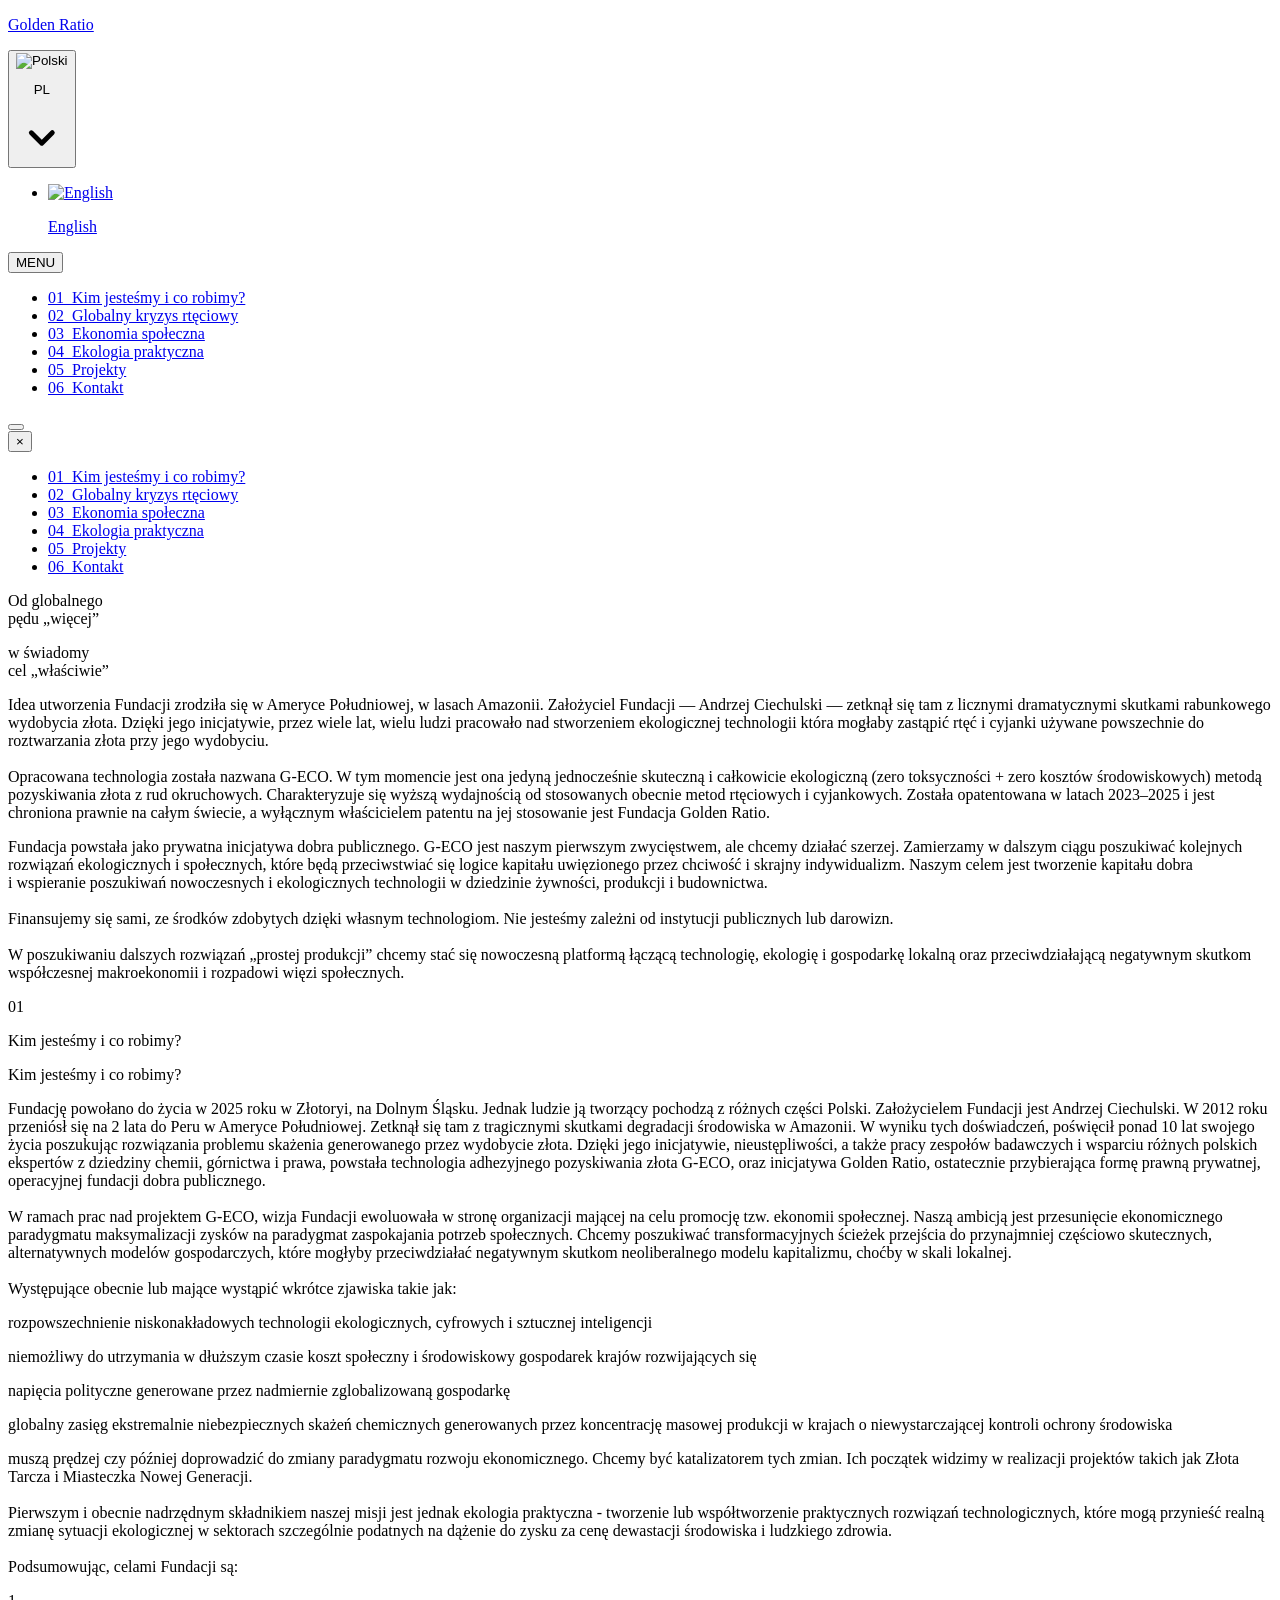
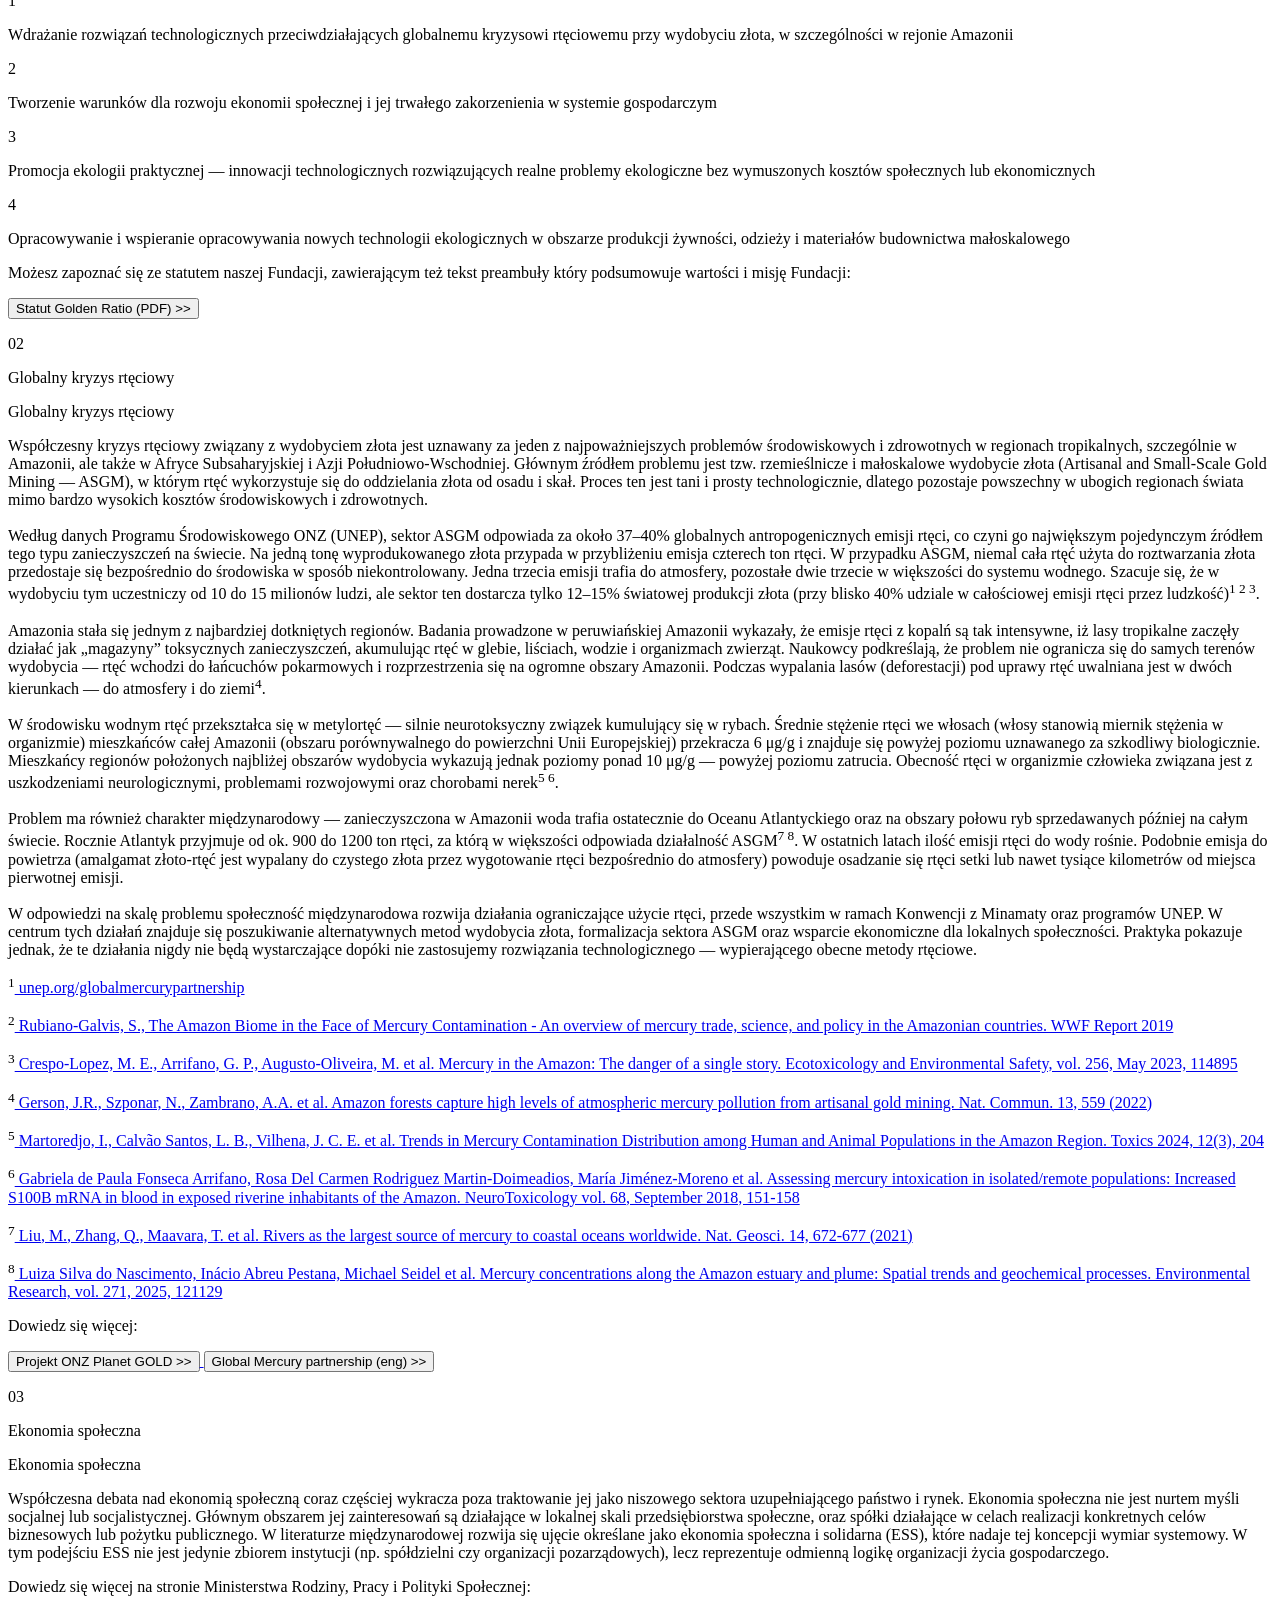
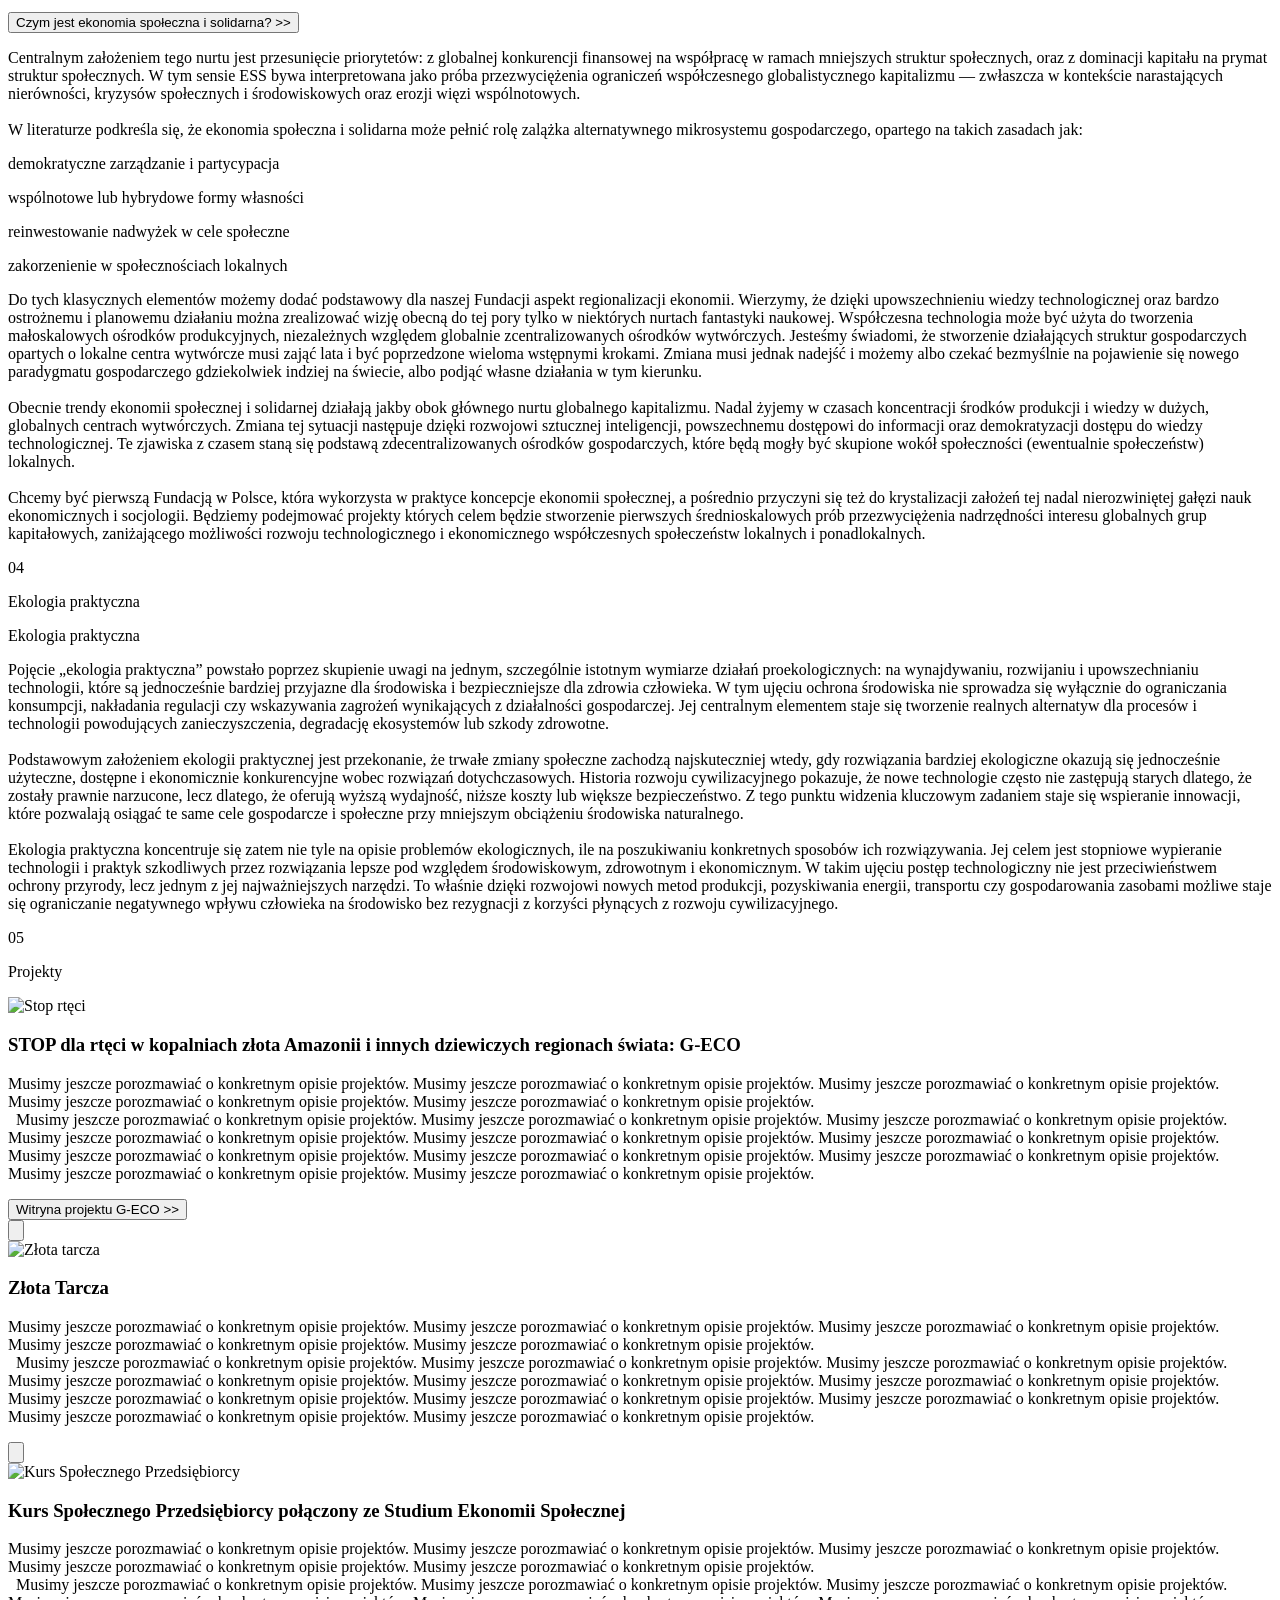
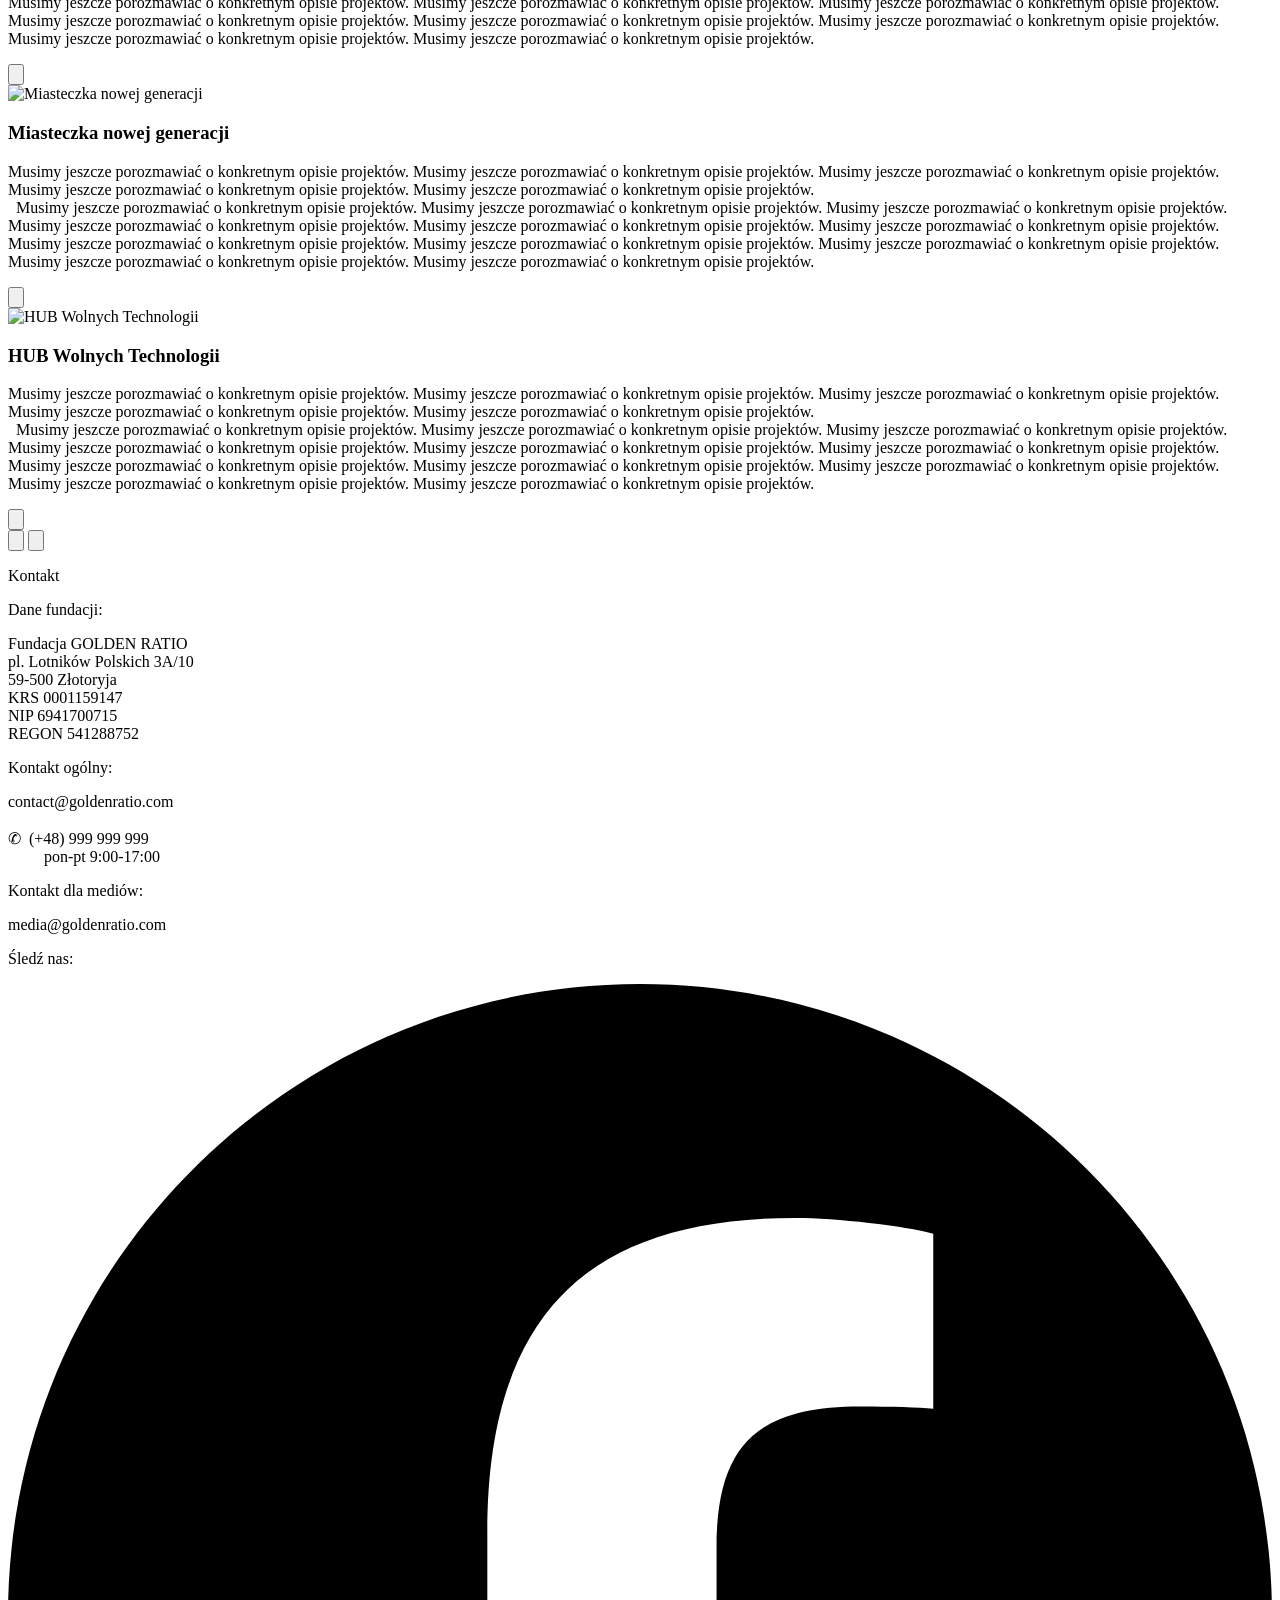
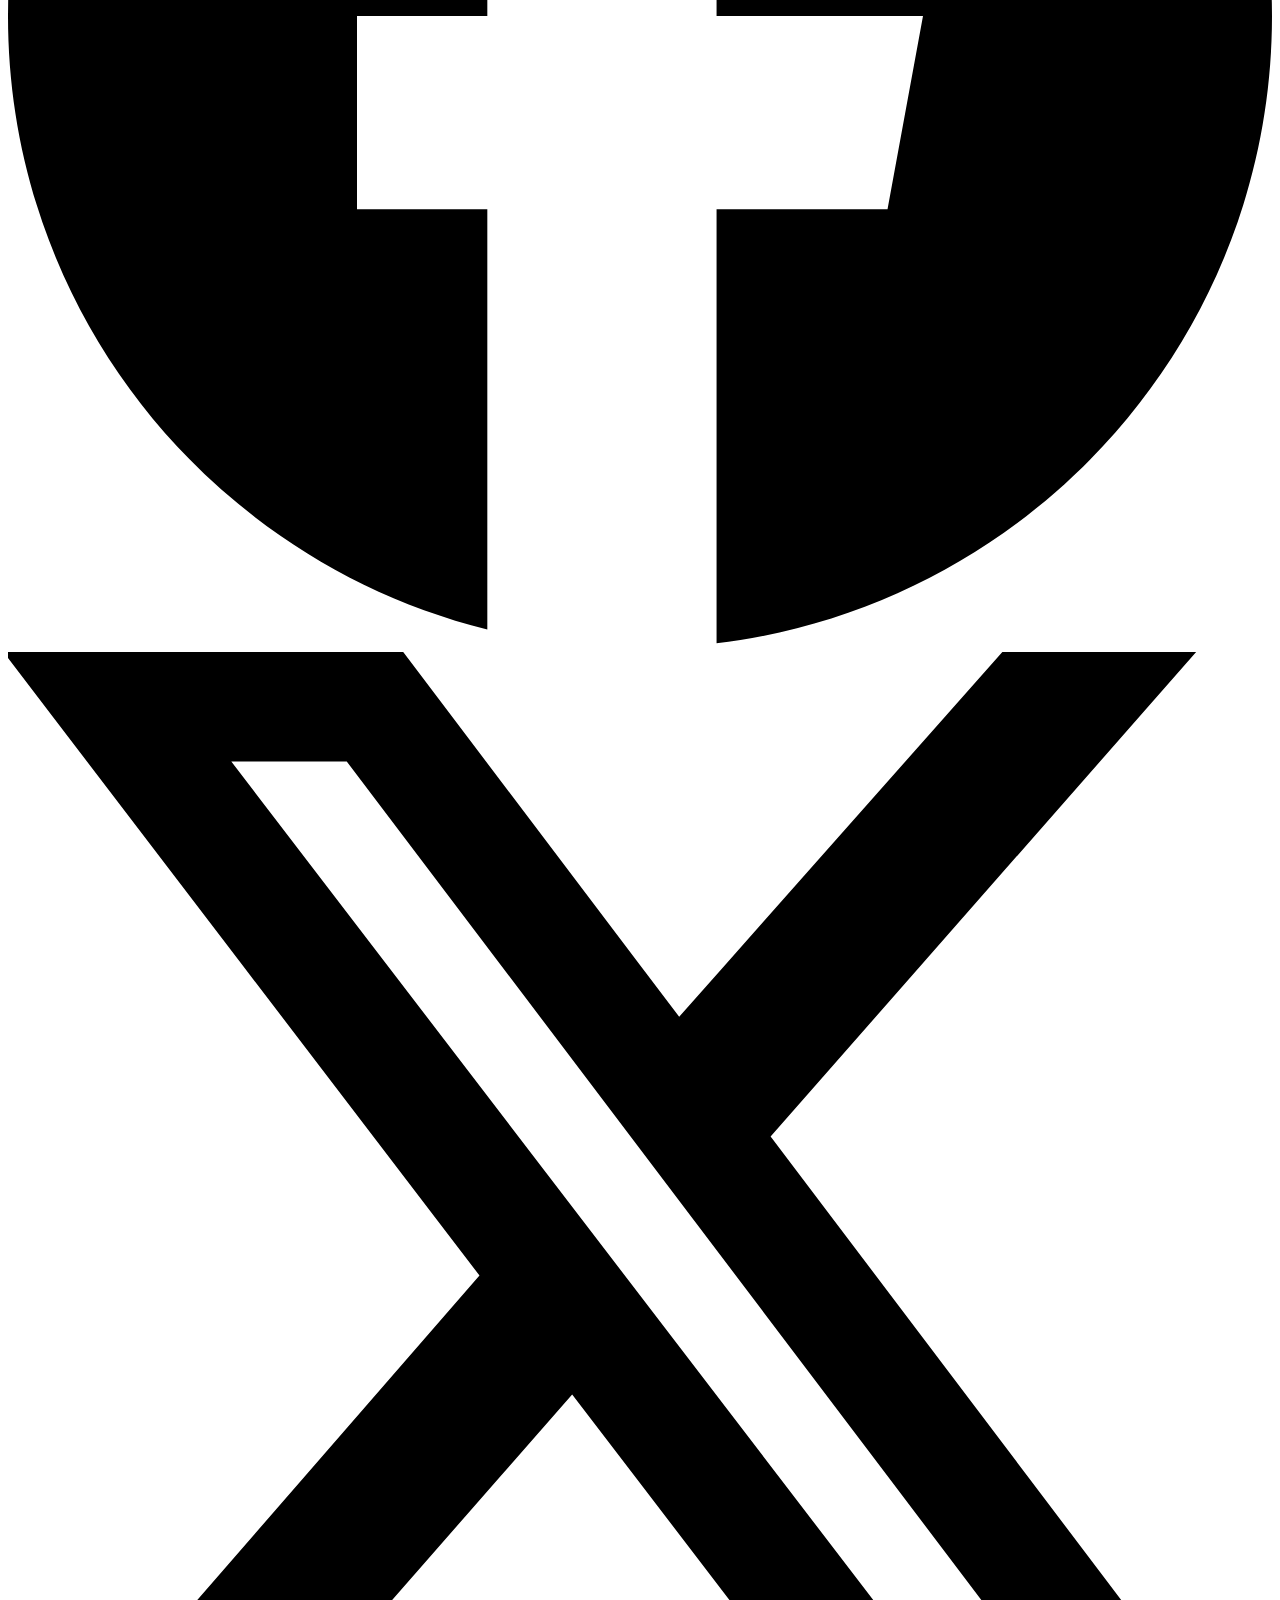
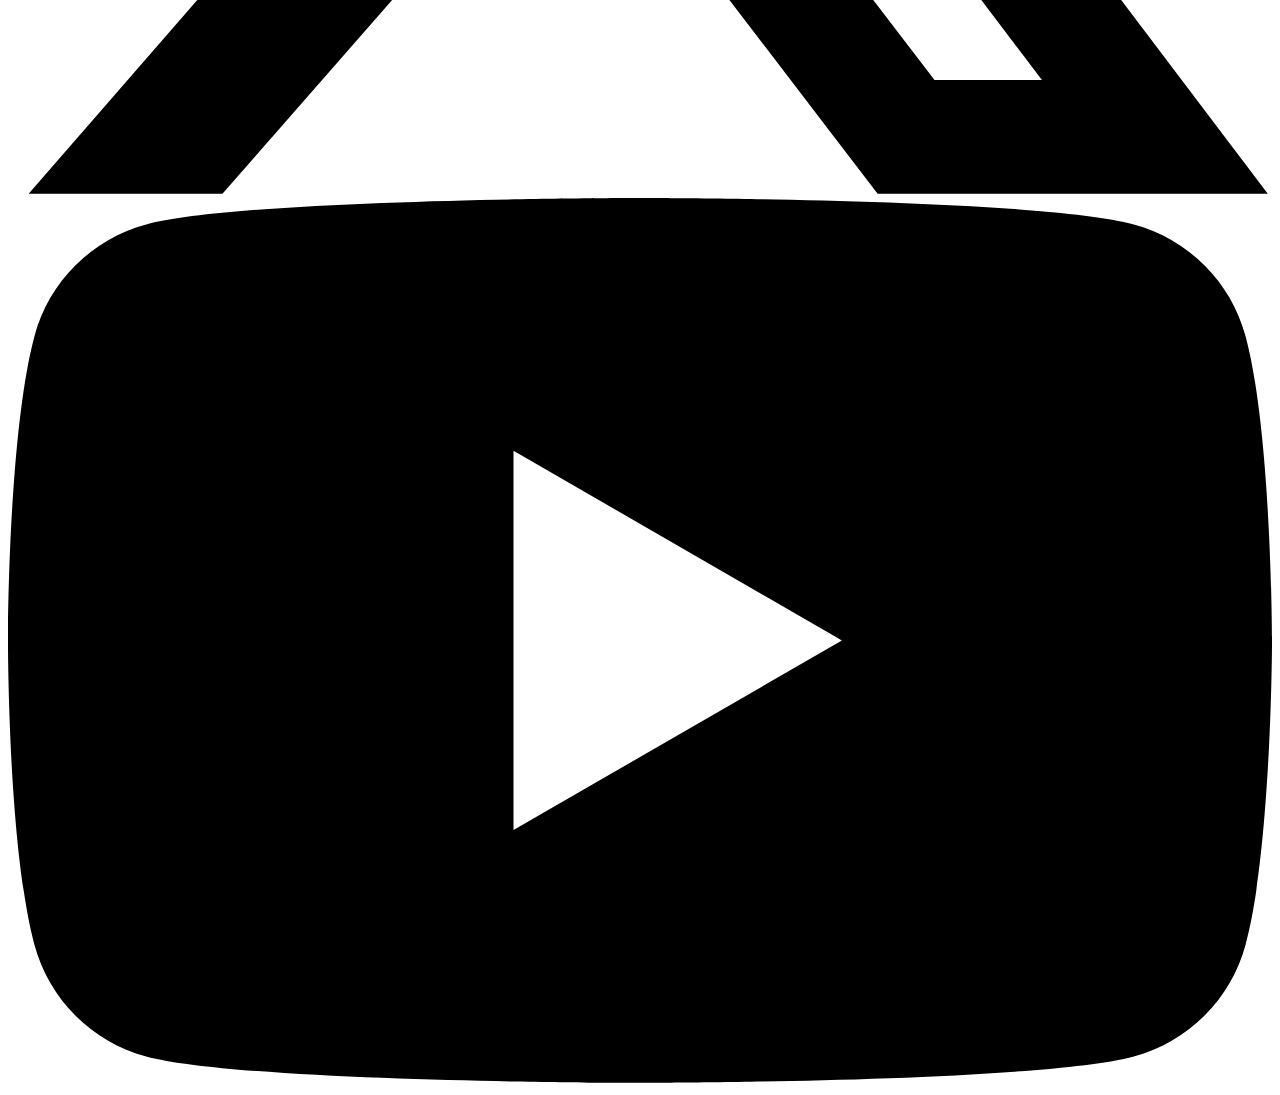
==== commit b91695cd: "Update index.html" ====
--- a/index.html
+++ b/index.html
@@ -17,8 +17,8 @@
     <meta property="og:url" content="https://goldenratio.com/">
     <meta property="og:image" content="https://goldenratio.com/og-image.jpg">
     <meta property="og:locale" content="pl_PL">
-    <script type="module" crossorigin src="/assets/main-FZFro_0R.js"></script>
-    <link rel="stylesheet" crossorigin href="/assets/main-CEOeskJY.css">
+    <script type="module" crossorigin src="/mietowy/assets/main-FZFro_0R.js"></script>
+    <link rel="stylesheet" crossorigin href="/mietowy/assets/main-CEOeskJY.css">
   </head>
 
 
@@ -87,7 +87,7 @@
                 <div class="flex flex-row items-center">
                   <div class="relative w-3.5 h-3.5 rounded-full shadow-[0_0_0_2px_theme(colors.seven)] overflow-hidden mr-1">
                     <img
-                      src="/icons/Flag_of_Poland2.png"
+                      src="/mietowy/icons/Flag_of_Poland2.png"
                       alt="Polski"
                       loading="eager"
                       class="h-full w-auto absolute left-0 top-0 object-cover"
@@ -115,10 +115,10 @@
 
                 <ul>
                   <li>
-                    <a href="/en/" class="flex items-center whitespace-nowrap justify-between pl-3 pr-4 py-2 hover:bg-six focus-visible:bg-six transition-colors duration-100 ease-in-out">
+                    <a href="/mietowy/en/" class="flex items-center whitespace-nowrap justify-between pl-3 pr-4 py-2 hover:bg-six focus-visible:bg-six transition-colors duration-100 ease-in-out">
                       <div class="flex flex-row items-center">
                         <img
-                          src="/icons/Flag_of_the_UK2.png"
+                          src="/mietowy/icons/Flag_of_the_UK2.png"
                           alt="English"
                           loading="eager"
                           class="w-4 h-4 mr-2 image-render-pixelated"
@@ -441,7 +441,7 @@
 
           <p class="paragraph_small">Możesz zapoznać się ze statutem naszej Fundacji, zawierającym też tekst preambuły który podsumowuje wartości i misję Fundacji:</p>
 
-          <a href="/GOLDEN RATIO statut.pdf" target="_blank" rel="noopener noreferrer">
+          <a href="/mietowy/GOLDEN RATIO statut.pdf" target="_blank" rel="noopener noreferrer">
             <button class="button">Statut Golden Ratio (PDF) &gt;&gt;</button>
           </a>
           
@@ -679,7 +679,7 @@
             <div class="carousel-track">
 
               <article x-data="{ expanded: false }" class="carousel-card">
-                <img src="/1.jpg" loading="eager" alt="Stop rtęci">
+                <img src="/mietowy/1.jpg" loading="eager" alt="Stop rtęci">
                 <div
                 x-ref="content"
                 :style="
@@ -702,7 +702,7 @@
               </article>
 
               <article x-data="{ expanded: false }" class="carousel-card">
-                <img src="/2.jpg" loading="eager" alt="Złota tarcza">
+                <img src="/mietowy/2.jpg" loading="eager" alt="Złota tarcza">
                 <div
                 x-ref="content"
                 :style="
@@ -724,7 +724,7 @@
               </article>
 
               <article x-data="{ expanded: false }" class="carousel-card">
-                <img src="/3.jpg" loading="lazy" alt="Kurs Społecznego Przedsiębiorcy">
+                <img src="/mietowy/3.jpg" loading="lazy" alt="Kurs Społecznego Przedsiębiorcy">
                 <div
                 x-ref="content"
                 :style="
@@ -746,7 +746,7 @@
               </article>
 
               <article x-data="{ expanded: false }" class="carousel-card">
-                <img src="/4.jpg" loading="lazy" alt="Miasteczka nowej generacji">
+                <img src="/mietowy/4.jpg" loading="lazy" alt="Miasteczka nowej generacji">
                 <div
                 x-ref="content"
                 :style="
@@ -768,7 +768,7 @@
               </article>
 
               <article x-data="{ expanded: false }" class="carousel-card">
-                <img src="/5.jpg" loading="lazy" alt="HUB Wolnych Technologii">
+                <img src="/mietowy/5.jpg" loading="lazy" alt="HUB Wolnych Technologii">
                 <div
                 x-ref="content"
                 :style="
